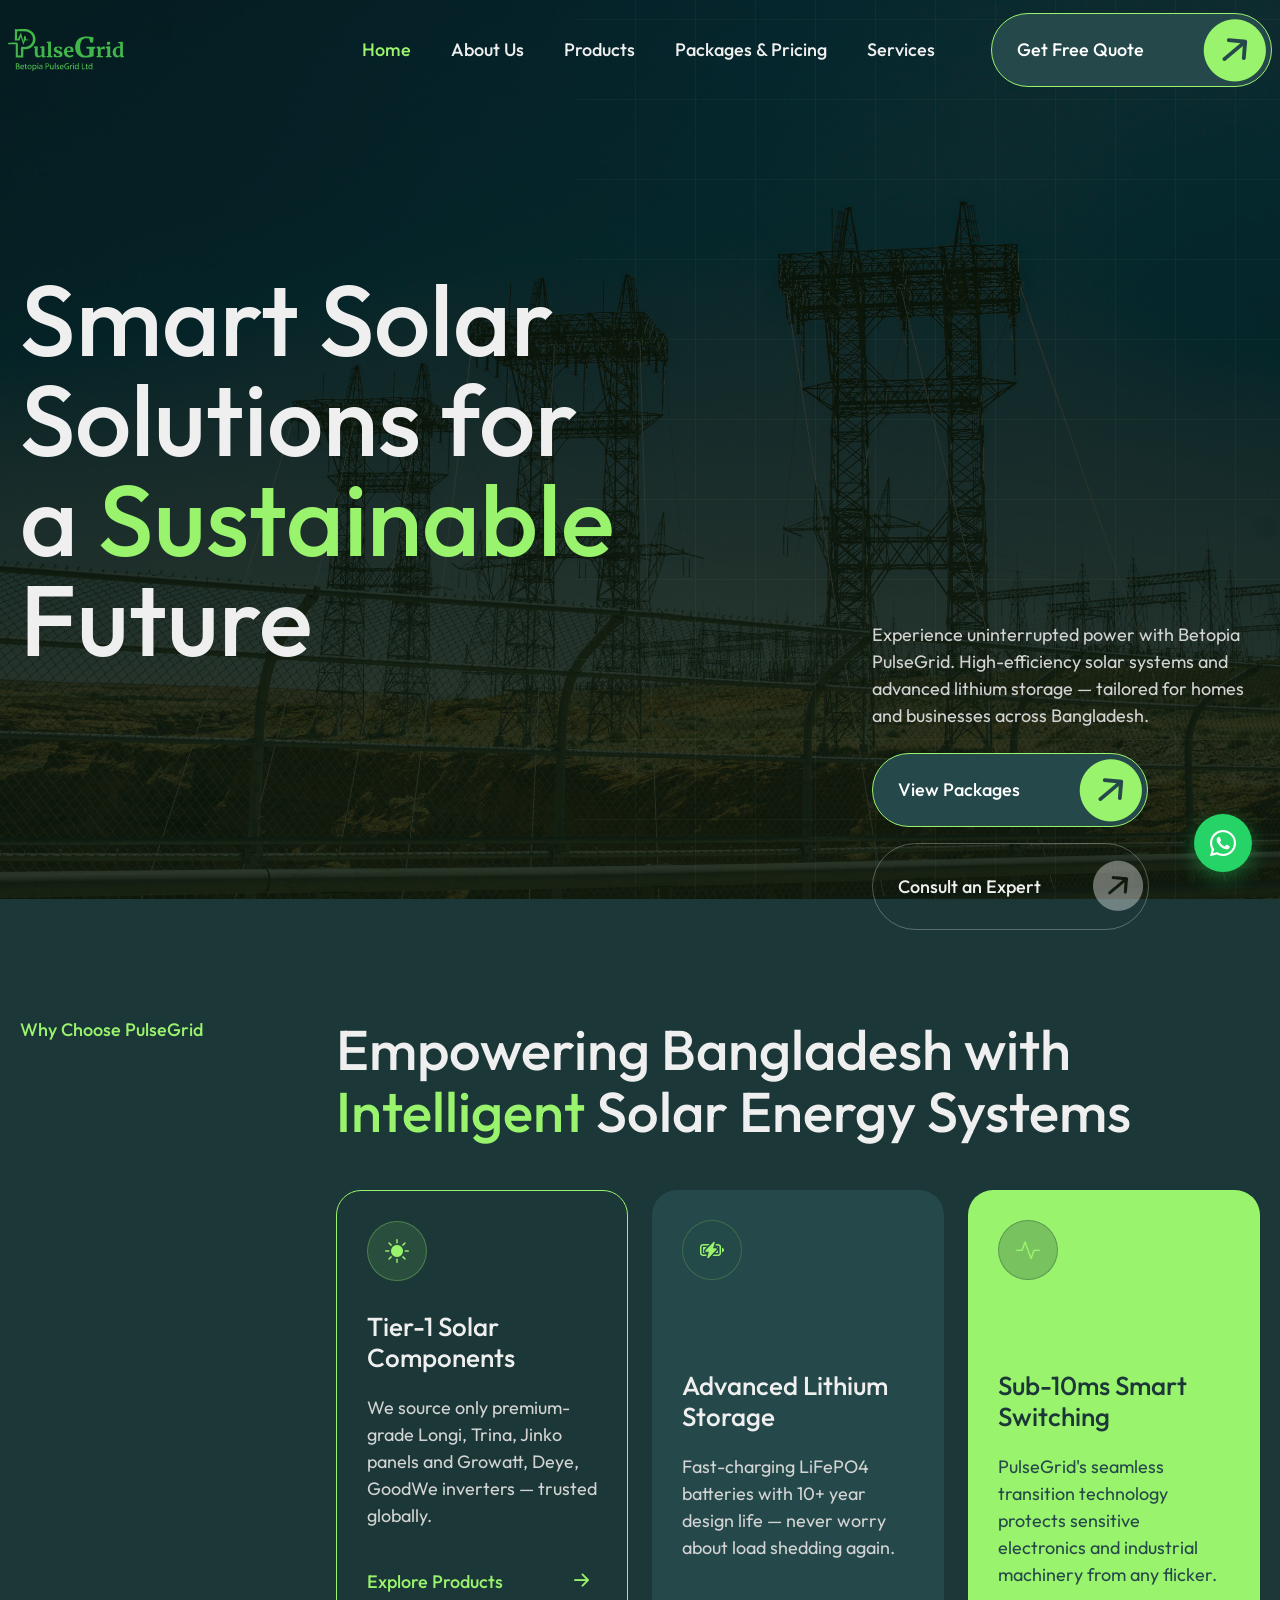
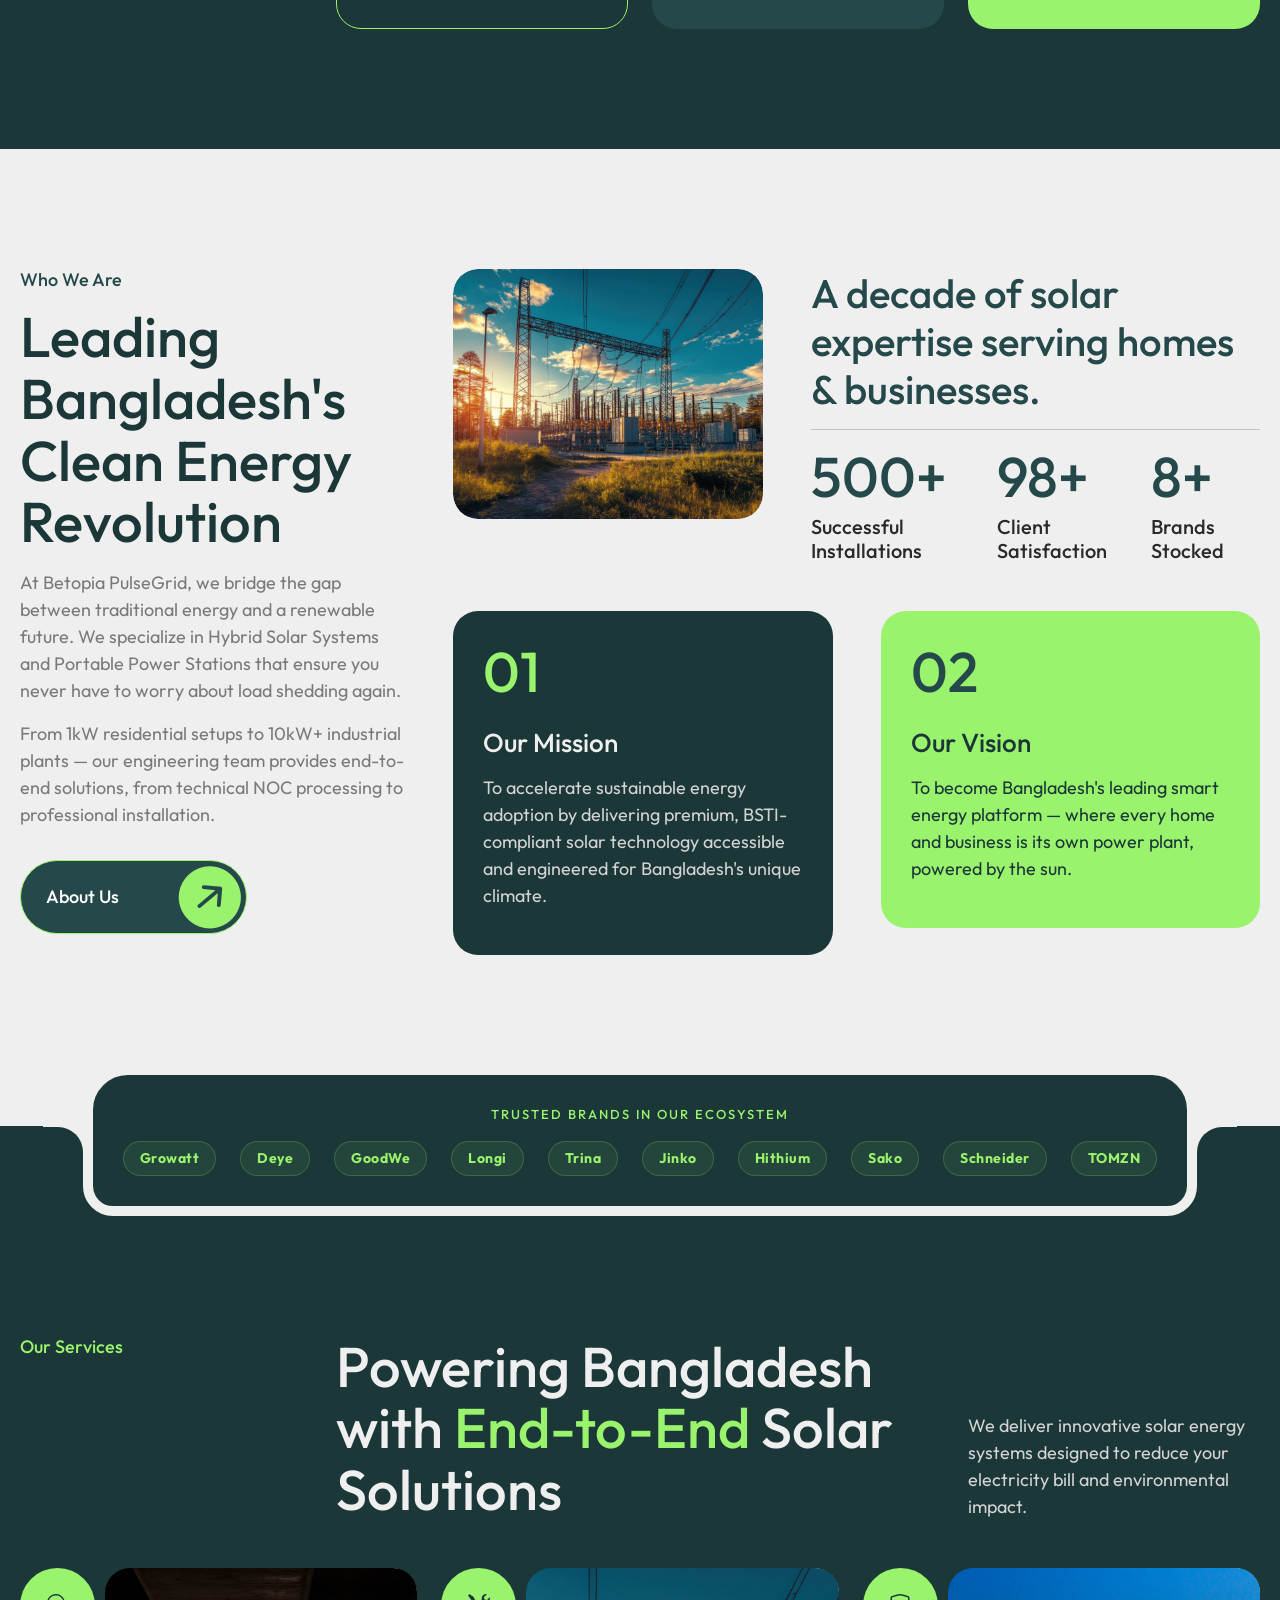
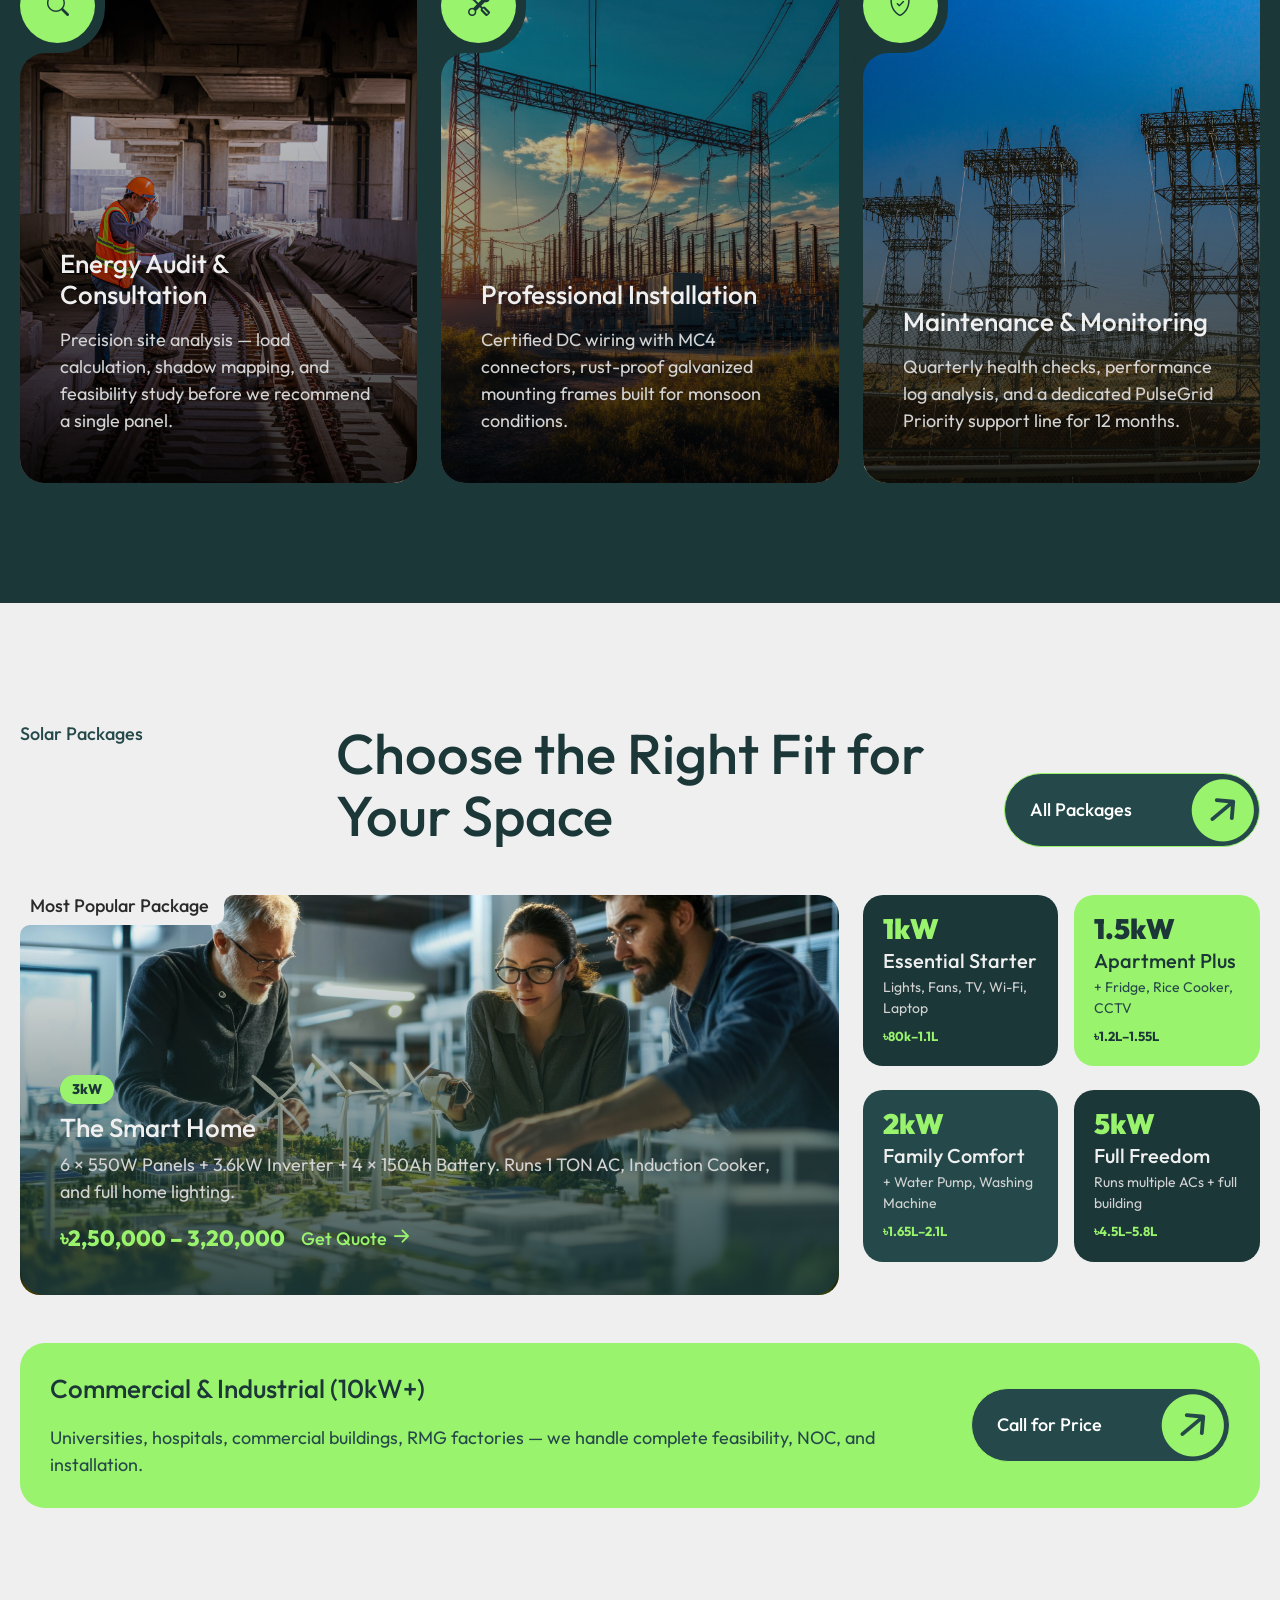
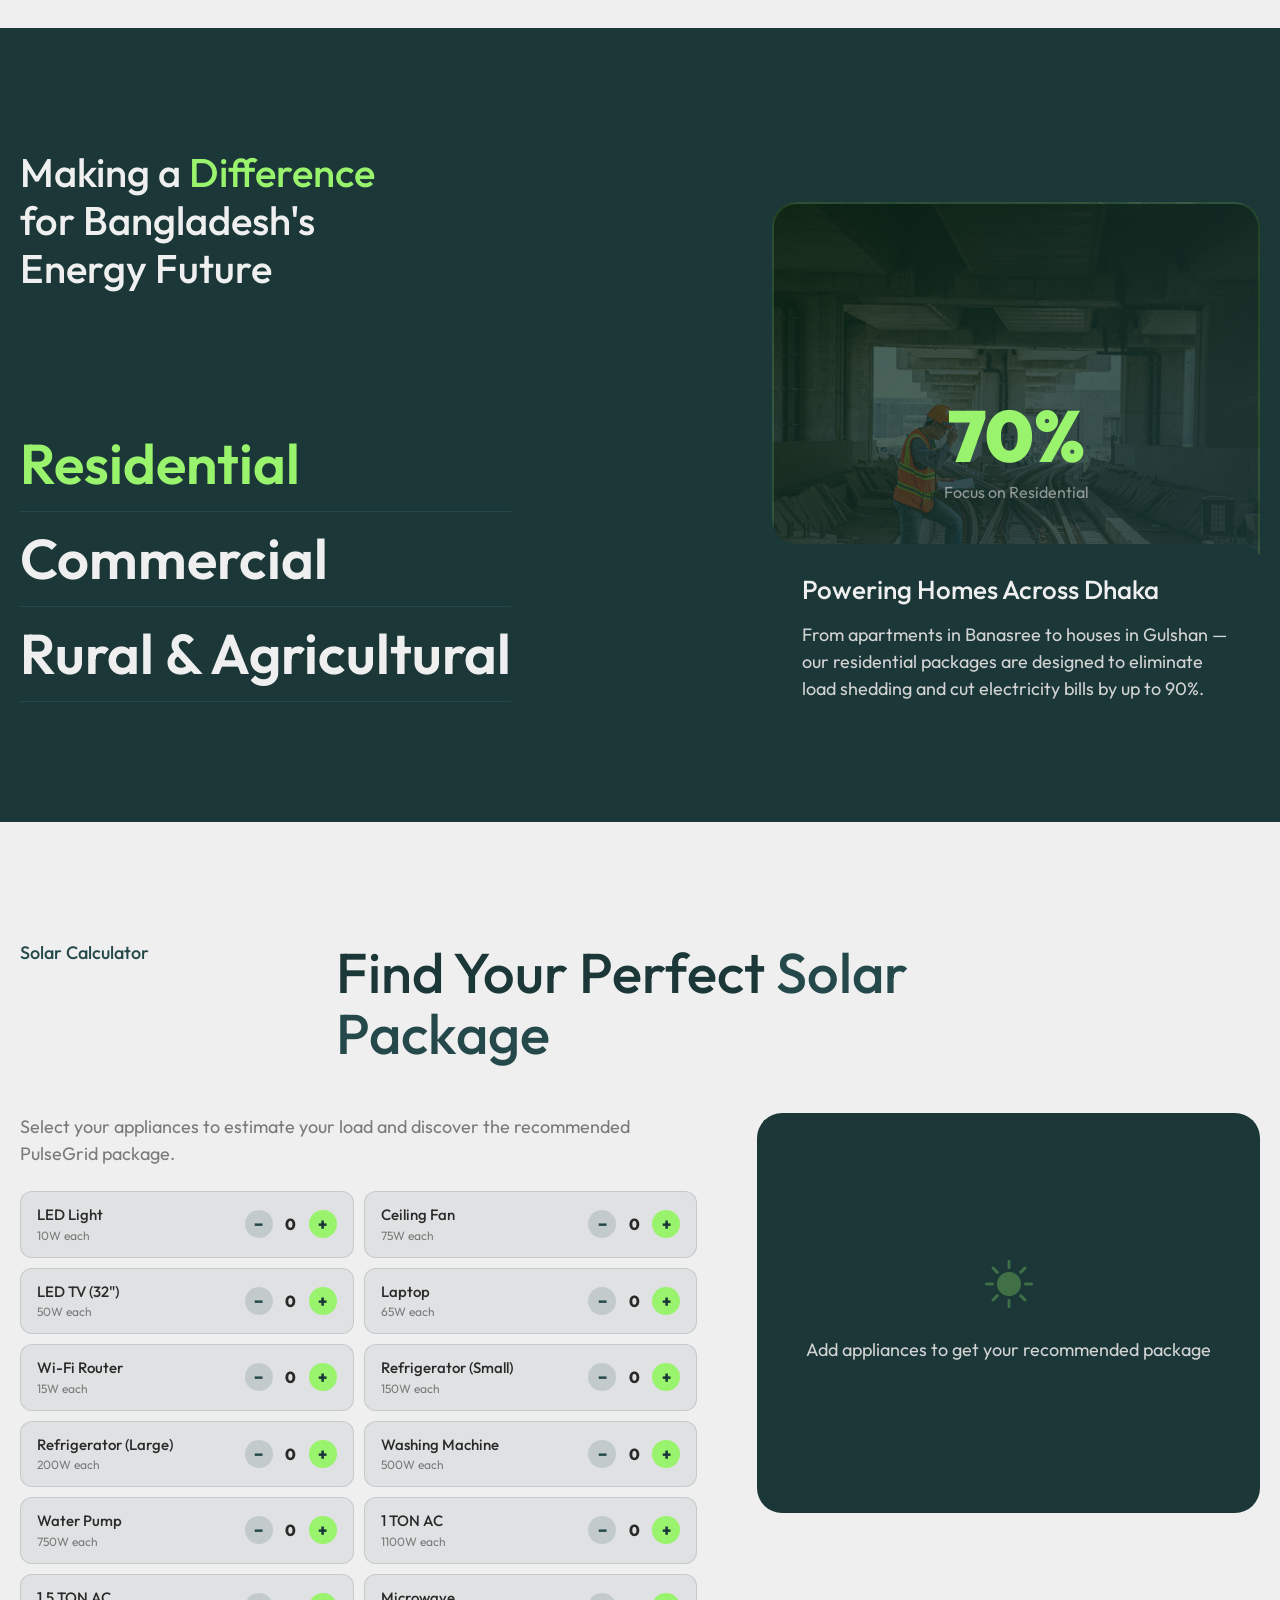
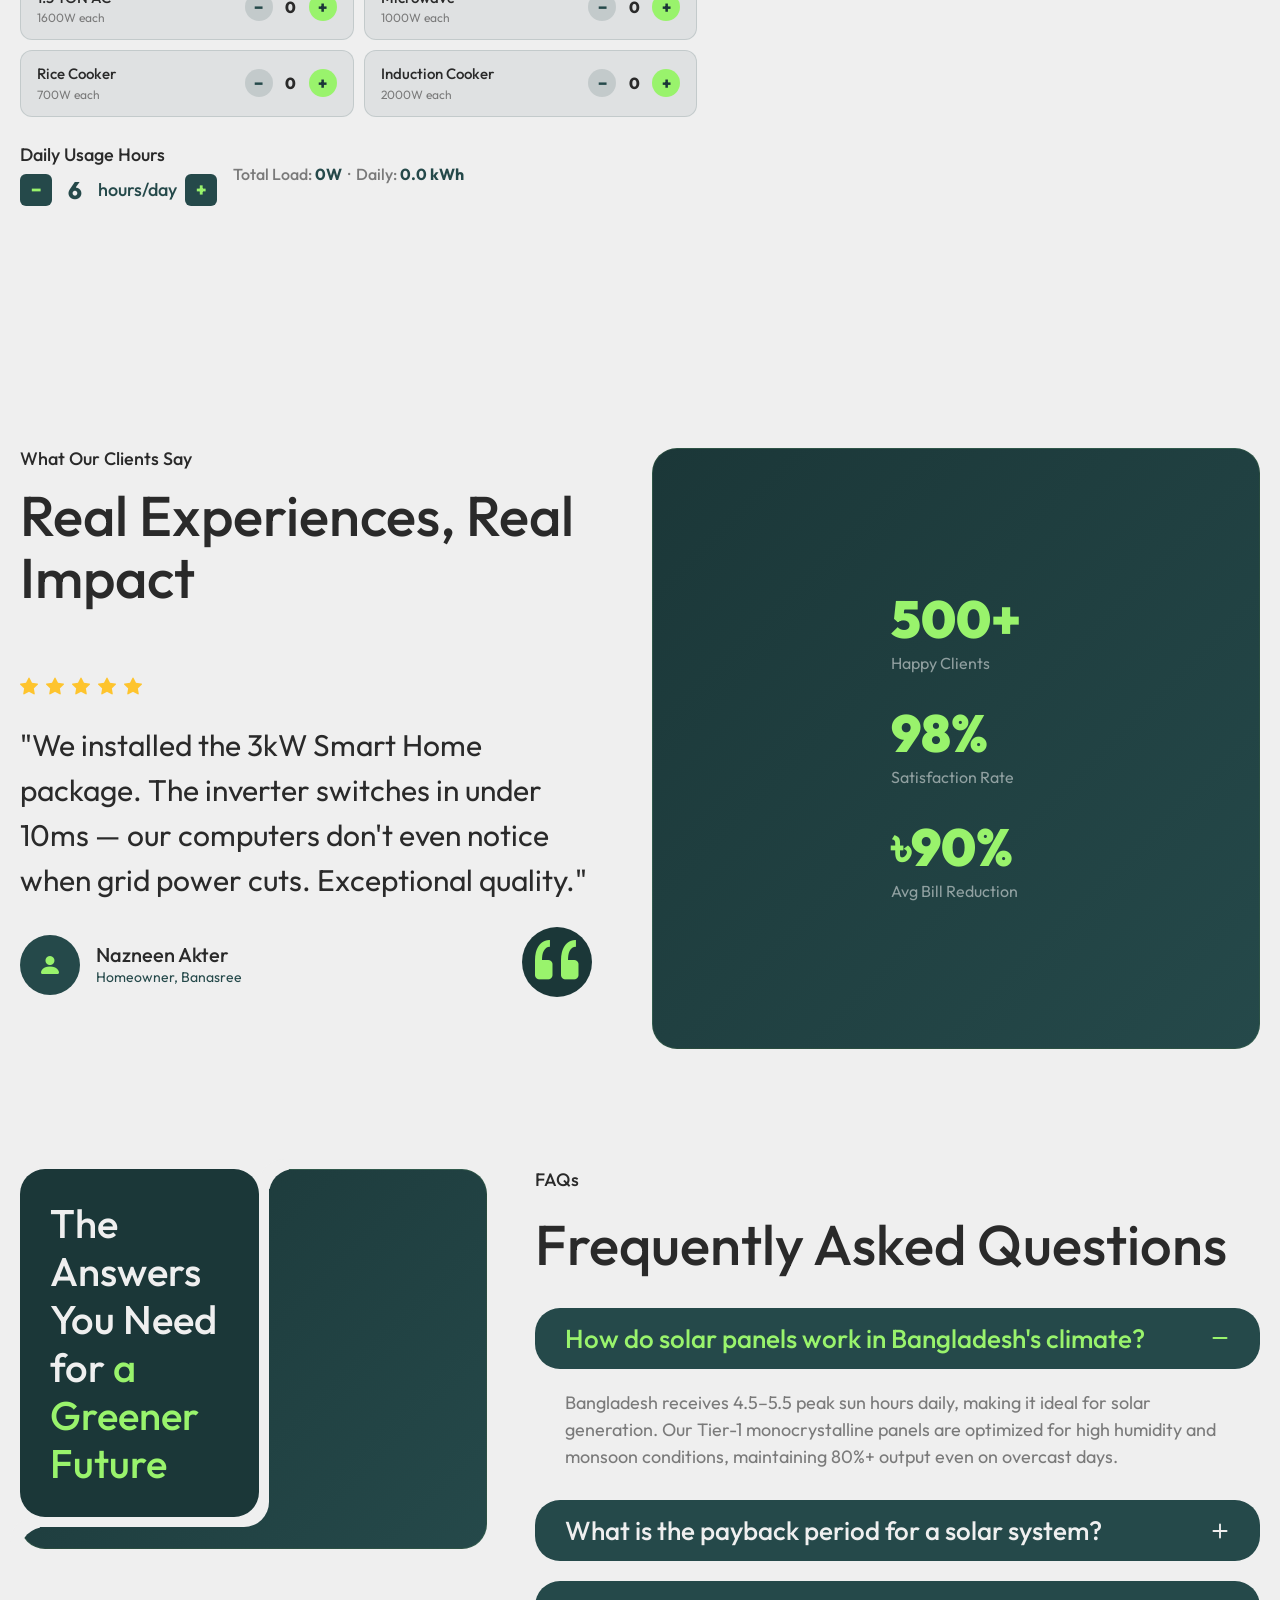
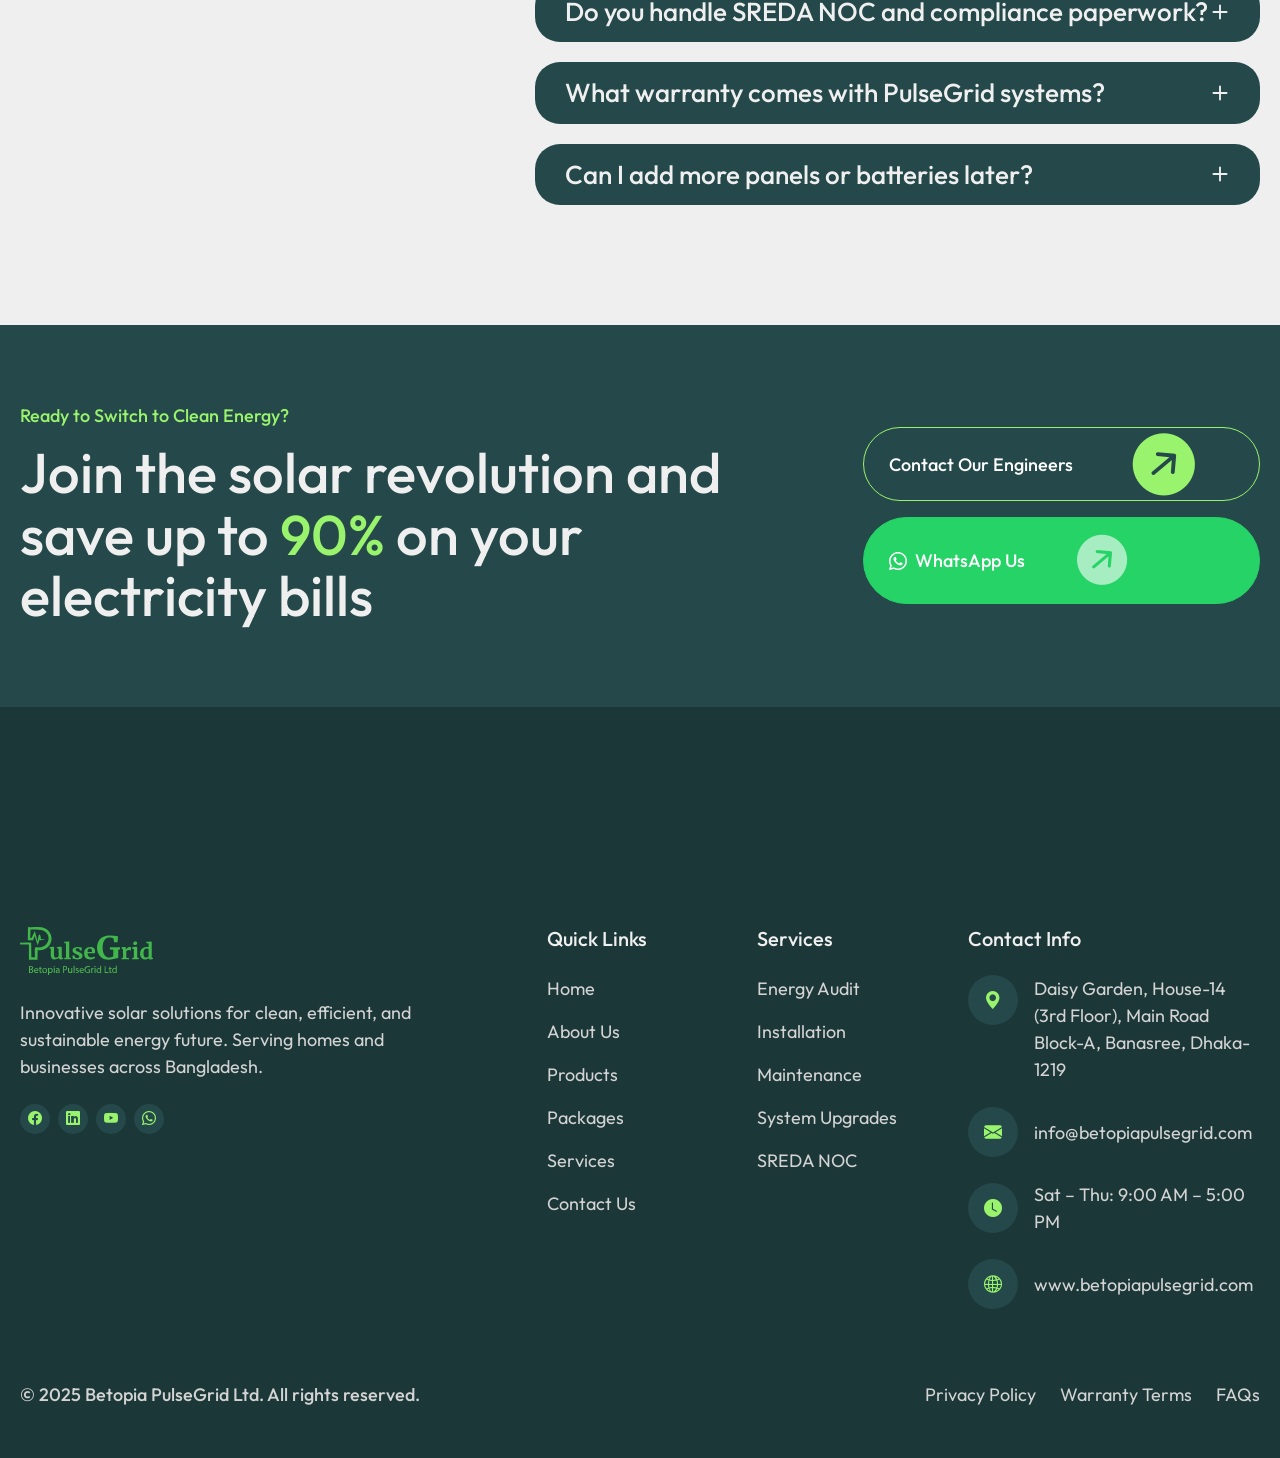
==== index.html @ 98de3b5a "first commit" ====
<!DOCTYPE html>
<html lang="en">

<head>
  <meta charset="UTF-8">
  <meta name="viewport" content="width=device-width, initial-scale=1.0">
  <title>PulseGrid – Smart Solar Solutions | a Betopia Company</title>
  <link rel="icon" href="favicon.ico" type="image/x-icon">
  <!-- Animation On Scroll (AOS) -->
  <link rel="stylesheet" href="css/vendor/aos.css">
  <!-- Bootstrap Icons CSS -->
  <link rel="stylesheet" href="https://cdn.jsdelivr.net/npm/bootstrap-icons@1.11.3/font/bootstrap-icons.min.css">
  <!-- Slick CSS -->
  <link rel="stylesheet" href="css/vendor/slick.css">
  <!-- FANCYBOX CSS  -->
  <link rel="stylesheet" href="css/vendor/fancybox.css">
  <!-- Custom CSS -->
  <link rel="stylesheet" href="css/style.css">
</head>

<body>

  <!-- Header -->
  <header class="header border-bottom-color sticky-top">
    <div class="b-container">
      <nav class="navbar navbar-expand-lg py-3 py-lg-1" aria-label="Main navigation">
        <div class="container-fluid px-0">
          <div class="logo-box">
            <a class="navbar-brand" href="index.html">
              <img src="images/logo.svg" alt="PulseGrid Logo" class="header-logo" style="height:42px;width:auto;">
            </a>
          </div>
          <button class="navbar-toggler border-0" type="button" data-bs-toggle="offcanvas"
            data-bs-target="#offcanvasNav" aria-controls="offcanvasNav" aria-label="Toggle navigation">
            <span class="navbar-toggler-icon"></span>
          </button>
          <div class="offcanvas offcanvas-start bg-heading-color-3" tabindex="-1" id="offcanvasNav"
            aria-labelledby="offcanvasNavLabel">
            <div class="offcanvas-header" id="offcanvasNavLabel">
              <div class="logo-box">
                <a class="navbar-brand" href="index.html">
                  <img src="images/logo.svg" alt="PulseGrid Logo" style="height:36px;width:auto;">
                </a>
              </div>
              <button type="button" class="btn-close bg-accent-color-2" data-bs-dismiss="offcanvas"
                aria-label="Close"></button>
            </div>
            <div class="offcanvas-body d-flex flex-row justify-content-start justify-content-lg-end align-items-start align-items-lg-center gap-5">
              <ul class="navbar-nav gap-lg-2 gap-xl-4">
                <li class="nav-item"><a class="nav-link active" aria-current="page" href="index.html">Home</a></li>
                <li class="nav-item"><a class="nav-link " href="about-us.html">About Us</a></li>
                <li class="nav-item"><a class="nav-link " href="products.html">Products</a></li>
                <li class="nav-item"><a class="nav-link " href="pricing-plan.html">Packages & Pricing</a></li>
                <li class="nav-item"><a class="nav-link " href="services.html">Services</a></li>
                 
              </ul>
              <div class="mt-0 d-none d-lg-block">
                <a href="contact-us.html" class="btn-cta-primary align-self-start">
                  <span class="btn-text">Get Free Quote</span>
                  <i class="bi bi-arrow-right-circle-fill btn-icon-primary"></i>
                </a>
              </div>
            </div>
          </div>
        </div>
      </nav>
    </div>
  </header>
  <!-- #header end -->

  <!-- Main Content -->
  <main>

    <!-- Home Hero -->
    <section class="home-hero position-relative">
      <!-- Background Image + Overlay -->
      <div class="kb-bg position-absolute top-0 start-0 w-100 h-100">
        <div class="hero-bg-gradient" style="background-image:url('images/10002.jpg');background-size:cover;background-position:center;"></div>
        <div class="bg-overlay" style="background:rgba(7,20,9,0.82);"></div>
        <!-- Solar panel grid decoration -->
        <div class="hero-solar-grid">
          <div class="solar-panel-visual"></div>
        </div>
      </div>

      <!-- Hero Content -->
      <div class="b-container d-flex flex-column align-items-center justify-content-end position-relative z-2 gap-100">
        <div class="row w-100">
          <div class="col-12 col-xl-12 d-flex flex-column gap-4 ">
            <h1 class="text-secondary-color pt-100">Smart Solar Solutions for a <span class="text-heading-color-1">Sustainable</span> Future</h1>
            <div class="d-flex flex-column gap-4 hero-desc align-self-start align-self-md-end">
              <p class="text-color-1 mb-0">Experience uninterrupted power with Betopia PulseGrid. High-efficiency solar systems and advanced lithium storage — tailored for homes and businesses across Bangladesh.</p>
              <div class="d-flex gap-3 flex-wrap">
                <a href="pricing-plan.html" class="btn-cta-primary align-self-start">
                  <span class="btn-text">View Packages</span>
                  <i class="bi bi-arrow-right-circle-fill btn-icon-primary"></i>
                </a>
                <a href="contact-us.html" class="btn-cta-outline align-self-start">
                  <span class="btn-text">Consult an Expert</span>
                  <i class="bi bi-arrow-right-circle-fill btn-icon-outline"></i>
                </a>
              </div>
            </div>
          </div>
        </div>
        <!-- <div class="row w-100">
          <div class="col-12 d-flex align-items-end">
            <div class="spacer-bottom-right"></div>
            <div class="row hero-content d-flex align-items-center gap-3 gap-md-0">
              <div class="col-12 col-md-7 pe-0 pe-md-4 ps-0">
                <div class="d-flex position-relative">
                  <div class="hero-stats-card w-100 rounded-4">
                    <div class="d-flex flex-wrap gap-3 p-3">
                      <div class="stat-chip">
                        <div class="stat-chip-icon"><i class="bi bi-lightning-charge-fill"></i></div>
                        <div>
                          <div class="stat-chip-val">500+</div>
                          <div class="stat-chip-lbl">Installations</div>
                        </div>
                      </div>
                      <div class="stat-chip">
                        <div class="stat-chip-icon"><i class="bi bi-shield-check-fill"></i></div>
                        <div>
                          <div class="stat-chip-val">SREDA</div>
                          <div class="stat-chip-lbl">Compliant NOC</div>
                        </div>
                      </div>
                      <div class="stat-chip">
                        <div class="stat-chip-icon"><i class="bi bi-clock-history"></i></div>
                        <div>
                          <div class="stat-chip-val">10ms</div>
                          <div class="stat-chip-lbl">Switching Time</div>
                        </div>
                      </div>
                    </div>
                  </div>
                </div>
              </div>
              <div class="col-12 col-md-5 ps-0 ps-md-4 pe-0">
                <h3 class="mb-0 text-secondary-color"><span class="text-heading-color-1">Your trusted</span> solar partner for homes & businesses in Bangladesh.</h3>
              </div>
            </div>
            <div class="spacer-bottom-left"></div>
          </div>
        </div> -->
      </div>
    </section>
    <!-- #home hero -->

    <!-- Why Choose Us -->
    <section class="section bg-heading-color-3">
      <div class="b-container">
        <div class="row">
          <div class="col-12 col-xl-3">
            <h6 class="mb-0 text-heading-color-1 mb-4 mb-xl-0">Why Choose PulseGrid</h6>
          </div>
          <div class="col-12 col-xl-9 d-flex flex-column gap-5 overflow-hidden">
            <h2 class="mb-0 text-secondary-color">Empowering Bangladesh with <span class="text-heading-color-1">Intelligent</span> Solar Energy Systems</h2>
            <div class="row">
              <div class="col-12 col-md-6 col-xl-4 mb-4 mb-xl-0" data-aos="fade-right" data-aos-delay="200" data-aos-duration="800">
                <div class="why-box special">
                  <div class="why-icon"><i class="bi bi-sun-fill"></i></div>
                  <div class="why-content">
                    <div class="why-wrap">
                      <h4 class="mb-0 text-secondary-color">Tier-1 Solar Components</h4>
                      <p class="text-color-1">We source only premium-grade Longi, Trina, Jinko panels and Growatt, Deye, GoodWe inverters — trusted globally.</p>
                      <a href="products.html" class="btn-cta-secondary">Explore Products<i class="bi bi-arrow-right-short"></i></a>
                    </div>
                  </div>
                </div>
              </div>
              <div class="col-12 col-md-6 col-xl-4 mb-4 mb-xl-0" data-aos="fade-right" data-aos-delay="400" data-aos-duration="800">
                <div class="why-box border-0 bg-heading-color-2">
                  <div class="why-icon why-icon-dark"><i class="bi bi-battery-charging"></i></div>
                  <div class="why-content">
                    <div class="why-wrap">
                      <h4 class="mb-0 text-secondary-color">Advanced Lithium Storage</h4>
                      <p class="text-color-1">Fast-charging LiFePO4 batteries with 10+ year design life — never worry about load shedding again.</p>
                      <a href="products.html" class="btn-cta-secondary">Learn More<i class="bi bi-arrow-right-short"></i></a>
                    </div>
                  </div>
                </div>
              </div>
              <div class="col-12 col-xl-4" data-aos="fade-right" data-aos-delay="600" data-aos-duration="800">
                <div class="why-box border-0 bg-heading-color-1">
                  <div class="why-icon why-icon-green"><i class="bi bi-activity"></i></div>
                  <div class="why-content">
                    <div class="why-wrap">
                      <h4 class="mb-0 text-heading-color-3">Sub-10ms Smart Switching</h4>
                      <p class="text-heading-color-2">PulseGrid's seamless transition technology protects sensitive electronics and industrial machinery from any flicker.</p>
                      <a href="services.html" class="btn-cta-secondary text-heading-color-3">Our Services<i class="bi bi-arrow-right-short"></i></a>
                    </div>
                  </div>
                </div>
              </div>
            </div>
          </div>
        </div>
      </div>
    </section>
    <!-- #why choose us -->

    <!-- Who We Are -->
    <section class="section who">
      <div class="b-container">
        <div class="row">
          <div class="col-12 col-xl-4 pe-xl-4 d-flex flex-column gap-3 order-2 order-xl-1">
            <h6 class="mb-0 text-heading-color-2">Who We Are</h6>
            <h2 class="mb-0 text-heading-color-3">Leading Bangladesh's Clean Energy Revolution</h2>
            <p class="mb-0">At Betopia PulseGrid, we bridge the gap between traditional energy and a renewable future. We specialize in Hybrid Solar Systems and Portable Power Stations that ensure you never have to worry about load shedding again.</p>
            <p>From 1kW residential setups to 10kW+ industrial plants — our engineering team provides end-to-end solutions, from technical NOC processing to professional installation.</p>
            <a href="about-us.html" class="btn-cta-primary align-self-start">
              <span class="btn-text">About Us</span>
              <i class="bi bi-arrow-right-circle-fill btn-icon-primary"></i>
            </a>
          </div>
          <div class="col-12 col-xl-8 ps-xl-4 d-flex flex-column gap-5 overflow-hidden order-1 order-xl-2 mb-5 mb-xl-0">
            <div class="row">
              <div class="col-12 col-md-5 pe-md-4 mb-5 mb-md-0">
                <div class="about-img-wrap rounded-6">
                  <img src="images/10003.jpg" alt="Solar power substation at sunset" style="width:100%;height:100%;object-fit:cover;border-radius:25px;">
                </div>
              </div>
              <div class="col-12 col-md-7 ps-md-4">
                <h3 class="mb-0 text-heading-color-2">A decade of solar expertise serving homes & businesses.</h3>
                <hr class="border-heading-color-2">
                <div class="d-flex flex-column flex-md-row gap-4">
                  <div class="d-flex flex-column gap-2">
                    <div class="d-flex heading-counter text-heading-color-2">
                      <span class="count-up heading-2" data-count="500">0</span>
                    </div>
                    <h5 class="m-0 ps-0 text-primary-color">Successful Installations</h5>
                  </div>
                  <div class="d-flex flex-column gap-2">
                    <div class="d-flex heading-counter text-heading-color-2">
                      <span class="count-up heading-2" data-count="98">0</span>
                    </div>
                    <h5 class="m-0 ps-0 text-primary-color">Client Satisfaction</h5>
                  </div>
                  <div class="d-flex flex-column gap-2">
                    <div class="d-flex heading-counter text-heading-color-2">
                      <span class="count-up heading-2" data-count="8">0</span>
                    </div>
                    <h5 class="m-0 ps-0 text-primary-color">Brands Stocked</h5>
                  </div>
                </div>
              </div>
            </div>
            <div class="row">
              <div class="col-12 col-md-6 pe-md-4">
                <div class="d-flex flex-column bg-heading-color-3 padding-30 rounded-6 gap-4 mb-5 mb-md-0">
                  <h2 class="mb-0 text-heading-color-1">01</h2>
                  <div class="d-flex flex-column gap-3">
                    <h4 class="mb-0 text-secondary-color">Our Mission</h4>
                    <p class="text-color-1">To accelerate sustainable energy adoption by delivering premium, BSTI-compliant solar technology accessible and engineered for Bangladesh's unique climate.</p>
                  </div>
                </div>
              </div>
              <div class="col-12 col-md-6 ps-md-4">
                <div class="d-flex flex-column bg-heading-color-1 padding-30 rounded-6 gap-4">
                  <h2 class="mb-0 text-heading-color-2">02</h2>
                  <div class="d-flex flex-column gap-3 text-heading-color-3">
                    <h4 class="mb-0">Our Vision</h4>
                    <p>To become Bangladesh's leading smart energy platform — where every home and business is its own power plant, powered by the sun.</p>
                  </div>
                </div>
              </div>
            </div>
          </div>
        </div>
      </div>
    </section>
    <!-- #who we are -->

    <!-- Our Partners -->
    <section class="our-partners">
      <div class="b-container">
        <div class="row d-flex flex-row flex-nowrap align-items-center justify-content-center">
          <div class="spacer-top-right-25 spacer-special-right"></div>
          <div class="col-auto">
            <div class="client-wrapper position-relative bg-heading-color-3 border-big">
              <p class="text-heading-color-1 fw-medium mb-3 text-center fs-sm" style="letter-spacing:2px;font-size:13px;">TRUSTED BRANDS IN OUR ECOSYSTEM</p>
              <div class="d-flex flex-wrap justify-content-center align-items-center gap-4 partner-logos">
                <span class="brand-pill">Growatt</span>
                <span class="brand-pill">Deye</span>
                <span class="brand-pill">GoodWe</span>
                <span class="brand-pill">Longi</span>
                <span class="brand-pill">Trina</span>
                <span class="brand-pill">Jinko</span>
                <span class="brand-pill">Hithium</span>
                <span class="brand-pill">Sako</span>
                <span class="brand-pill">Schneider</span>
                <span class="brand-pill">TOMZN</span>
              </div>
            </div>
          </div>
          <div class="spacer-top-left-25 spacer-special-left"></div>
        </div>
      </div>
    </section>
    <!-- #our partners -->

    <!-- Our Services -->
    <section class="section services bg-heading-color-3">
      <div class="b-container d-flex flex-column gap-5">
        <div class="row">
          <div class="col-12 col-xl-3">
            <h6 class="mb-4 mb-xl-0 text-heading-color-1">Our Services</h6>
          </div>
          <div class="col-12 col-xl-6 overflow-hidden">
            <h2 class="mb-0 text-secondary-color">Powering Bangladesh with <span class="text-heading-color-1">End-to-End</span> Solar Solutions</h2>
          </div>
          <div class="col-12 col-xl-3 d-flex align-items-end">
            <p class="mb-0 text-color-1">We deliver innovative solar energy systems designed to reduce your electricity bill and environmental impact.</p>
          </div>
        </div>
        <div class="row">
          <div class="col-12 col-xl-4 mb-4 mb-xl-0" data-aos="fade-right" data-aos-delay="200" data-aos-duration="800">
            <div class="service-box">
              <div class="bg-overlay-2"></div>
              <div class="service-img service-img-1"></div>
              <div class="service-content">
                <div class="service-info">
                  <div class="service-wrap">
                    <h4 class="mb-3">Energy Audit & Consultation</h4>
                    <p>Precision site analysis — load calculation, shadow mapping, and feasibility study before we recommend a single panel.</p>
                    <a href="services.html" class="btn-cta-secondary">Read More<i class="bi bi-arrow-right-short"></i></a>
                  </div>
                </div>
              </div>
              <div class="icon-service">
                <div class="icon-inner">
                  <div class="icon-wrapper"><i class="bi bi-search" style="font-size:22px;color:#1B3738;"></i></div>
                </div>
                <div class="spacer-top-left-25"></div>
                <div class="w-100"><div class="spacer-top-left-25"></div></div>
              </div>
            </div>
          </div>
          <div class="col-12 col-xl-4 mb-4 mb-xl-0" data-aos="fade-right" data-aos-delay="400" data-aos-duration="800">
            <div class="service-box">
              <div class="bg-overlay-2"></div>
              <div class="service-img service-img-2"></div>
              <div class="service-content">
                <div class="service-info">
                  <div class="service-wrap">
                    <h4 class="mb-3">Professional Installation</h4>
                    <p>Certified DC wiring with MC4 connectors, rust-proof galvanized mounting frames built for monsoon conditions.</p>
                    <a href="services.html" class="btn-cta-secondary">Read More<i class="bi bi-arrow-right-short"></i></a>
                  </div>
                </div>
              </div>
              <div class="icon-service">
                <div class="icon-inner">
                  <div class="icon-wrapper"><i class="bi bi-tools" style="font-size:22px;color:#1B3738;"></i></div>
                </div>
                <div class="spacer-top-left-25"></div>
                <div class="w-100"><div class="spacer-top-left-25"></div></div>
              </div>
            </div>
          </div>
          <div class="col-12 col-xl-4" data-aos="fade-right" data-aos-delay="600" data-aos-duration="800">
            <div class="service-box">
              <div class="bg-overlay-2"></div>
              <div class="service-img service-img-3"></div>
              <div class="service-content">
                <div class="service-info">
                  <div class="service-wrap">
                    <h4 class="mb-3">Maintenance & Monitoring</h4>
                    <p>Quarterly health checks, performance log analysis, and a dedicated PulseGrid Priority support line for 12 months.</p>
                    <a href="services.html" class="btn-cta-secondary">Read More<i class="bi bi-arrow-right-short"></i></a>
                  </div>
                </div>
              </div>
              <div class="icon-service">
                <div class="icon-inner">
                  <div class="icon-wrapper"><i class="bi bi-shield-check" style="font-size:22px;color:#1B3738;"></i></div>
                </div>
                <div class="spacer-top-left-25"></div>
                <div class="w-100"><div class="spacer-top-left-25"></div></div>
              </div>
            </div>
          </div>
        </div>
      </div>
    </section>
    <!-- #our services -->

    <!-- Packages / Pricing -->
    <section class="section">
      <div class="b-container d-flex flex-column gap-4">
        <div class="row mb-4">
          <div class="col-12 col-xl-3">
            <h6 class="mb-4 mb-xl-0 text-heading-color-2">Solar Packages</h6>
          </div>
          <div class="col-12 col-md-6 col-xl-6 overflow-hidden">
            <h2 class="mb-4 mb-xl-0 text-heading-color-3">Choose the Right Fit for Your Space</h2>
          </div>
          <div class="col-12 col-md-6 col-xl-3 d-flex align-items-end justify-content-start justify-content-md-end">
            <a href="pricing-plan.html" class="btn-cta-primary">
              <span class="btn-text">All Packages</span>
              <i class="bi bi-arrow-right-circle-fill btn-icon-primary"></i>
            </a>
          </div>
        </div>

        <!-- Featured large package -->
        <div class="row">
          <div class="col-12 col-xl-8 mb-4">
            <div class="service-box project pkg-featured">
              <div class="bg-overlay-3"></div>
              <div class="pkg-featured-bg pkg-bg-1"></div>
              <div class="service-content">
                <div class="service-info">
                  <div class="service-wrap">
                    <div class="pkg-kw-badge">3kW</div>
                    <h4 class="mb-2">The Smart Home</h4>
                    <p>6 × 550W Panels + 3.6kW Inverter + 4 × 150Ah Battery. Runs 1 TON AC, Induction Cooker, and full home lighting.</p>
                    <div class="d-flex align-items-center gap-3 flex-wrap mt-2">
                      <div class="pkg-price">৳2,50,000 – 3,20,000</div>
                      <a href="pricing-plan.html" class="btn-cta-secondary">Get Quote<i class="bi bi-arrow-right-short"></i></a>
                    </div>
                  </div>
                </div>
              </div>
              <div class="position-absolute top-0 start-0 d-flex flex-row flex-wrap z-2">
                <h6 class="mb-0 text-primary-color bg-secondary-color">Most Popular Package</h6>
                <div class="spacer-top-left"></div>
                <div class="w-100"><div class="spacer-top-left"></div></div>
              </div>
            </div>
          </div>
          <div class="col-12 col-xl-4 d-flex flex-column gap-4">
            <div class="d-flex flex-row gap-3">
              <div class="pkg-card flex-fill bg-heading-color-3">
                <div class="pkg-card-kw text-heading-color-1">1kW</div>
                <h5 class="text-secondary-color mb-1">Essential Starter</h5>
                <p class="text-color-1 mb-2" style="font-size:14px;">Lights, Fans, TV, Wi-Fi, Laptop</p>
                <div class="pkg-card-price">৳80k–1.1L</div>
              </div>
              <div class="pkg-card flex-fill bg-heading-color-1">
                <div class="pkg-card-kw text-heading-color-3">1.5kW</div>
                <h5 class="text-heading-color-3 mb-1">Apartment Plus</h5>
                <p class="text-heading-color-2 mb-2" style="font-size:14px;">+ Fridge, Rice Cooker, CCTV</p>
                <div class="pkg-card-price-dark">৳1.2L–1.55L</div>
              </div>
            </div>
            <div class="d-flex flex-row gap-3">
              <div class="pkg-card flex-fill bg-heading-color-2">
                <div class="pkg-card-kw text-heading-color-1">2kW</div>
                <h5 class="text-secondary-color mb-1">Family Comfort</h5>
                <p class="text-color-1 mb-2" style="font-size:14px;">+ Water Pump, Washing Machine</p>
                <div class="pkg-card-price">৳1.65L–2.1L</div>
              </div>
              <div class="pkg-card flex-fill bg-heading-color-3">
                <div class="pkg-card-kw text-heading-color-1">5kW</div>
                <h5 class="text-secondary-color mb-1">Full Freedom</h5>
                <p class="text-color-1 mb-2" style="font-size:14px;">Runs multiple ACs + full building</p>
                <div class="pkg-card-price">৳4.5L–5.8L</div>
              </div>
            </div>
          </div>
        </div>

        <!-- Commercial CTA row -->
        <div class="row">
          <div class="col-12">
            <div class="why-box bg-heading-color-1 border-0 d-flex flex-column flex-md-row align-items-start align-items-md-center justify-content-between gap-4">
              <div class="why-wrap" style="transform:none;">
                <h4 class="mb-0 text-heading-color-3">Commercial & Industrial (10kW+)</h4>
                <p class="text-heading-color-2 mb-0">Universities, hospitals, commercial buildings, RMG factories — we handle complete feasibility, NOC, and installation.</p>
              </div>
              <a href="contact-us.html" class="btn-cta-primary flex-shrink-0">
                <span class="btn-text">Call for Price</span>
                <i class="bi bi-arrow-right-circle-fill btn-icon-primary"></i>
              </a>
            </div>
          </div>
        </div>
      </div>
    </section>
    <!-- #packages -->

    <!-- Impact & Sustainability -->
    <section class="section bg-heading-color-3">
      <div class="b-container">
        <div class="row mb-n90">
          <div class="col-12 col-xl-4">
            <h3 class="mb-4 mb-xl-0 text-secondary-color max-width-370">Making a <span class="text-heading-color-1">Difference</span> for Bangladesh's Energy Future</h3>
          </div>
        </div>
        <div class="row position-relative z-1">
          <div class="col-12 col-md-6 col-xl-6 d-flex align-items-end mb-4 mb-md-0">
            <ul class="nav nav-pills flex-column nav-pills align-items-start position-relative z-1 mb-3 mb-xl-0" id="pills-tab" role="tablist">
              <li class="nav-item" role="presentation">
                <button class="nav-link active position-relative text-start" id="pills-residential-tab" data-bs-toggle="pill" data-bs-target="#pills-residential" type="button" role="tab">Residential</button>
              </li>
              <li class="nav-item" role="presentation">
                <button class="nav-link position-relative text-start" id="pills-commercial-tab" data-bs-toggle="pill" data-bs-target="#pills-commercial" type="button" role="tab">Commercial</button>
              </li>
              <li class="nav-item" role="presentation">
                <button class="nav-link position-relative text-start" id="pills-rural-tab" data-bs-toggle="pill" data-bs-target="#pills-rural" type="button" role="tab">Rural & Agricultural</button>
              </li>
            </ul>
          </div>
          <div class="col-12 col-md-12 col-xl-6">
            <div class="tab-content rounded-4 w-100 h-100" id="pills-tabContent">
              <div class="tab-pane fade fade-right show active" id="pills-residential" role="tabpanel">
                <div class="impact-box">
                  <div class="impact-placeholder">
                    <div class="impact-visual impact-visual-1">
                      <div class="impact-stat-big">70%</div>
                      <div class="impact-stat-label">Focus on Residential</div>
                    </div>
                  </div>
                  <div class="impact-wrapper">
                    <div class="spacer-bottom-left-50"></div>
                    <div class="d-flex align-items-end me-4">
                      <div class="impact-content">
                        <h4 class="mb-3 text-secondary-color">Powering Homes Across Dhaka</h4>
                        <p class="m-0 text-color-1">From apartments in Banasree to houses in Gulshan — our residential packages are designed to eliminate load shedding and cut electricity bills by up to 90%.</p>
                      </div>
                      <div class="spacer-bottom-left-50"></div>
                    </div>
                  </div>
                </div>
              </div>
              <div class="tab-pane fade fade-right" id="pills-commercial" role="tabpanel">
                <div class="impact-box">
                  <div class="impact-placeholder">
                    <div class="impact-visual impact-visual-2">
                      <div class="impact-stat-big">10kW+</div>
                      <div class="impact-stat-label">Commercial & Industrial</div>
                    </div>
                  </div>
                  <div class="impact-wrapper">
                    <div class="spacer-bottom-left-50"></div>
                    <div class="d-flex align-items-end me-4">
                      <div class="impact-content">
                        <h4 class="mb-3 text-secondary-color">Scaling Business Energy Independence</h4>
                        <p class="m-0 text-color-1">We serve factories, hospitals, garment units, and commercial towers with scalable solar infrastructure and SREDA-compliant NOC processing handled end-to-end.</p>
                      </div>
                      <div class="spacer-bottom-left-50"></div>
                    </div>
                  </div>
                </div>
              </div>
              <div class="tab-pane fade fade-right" id="pills-rural" role="tabpanel">
                <div class="impact-box">
                  <div class="impact-placeholder">
                    <div class="impact-visual impact-visual-3">
                      <div class="impact-stat-big">Off-Grid</div>
                      <div class="impact-stat-label">Rural Power Access</div>
                    </div>
                  </div>
                  <div class="impact-wrapper">
                    <div class="spacer-bottom-left-50"></div>
                    <div class="d-flex align-items-end me-4">
                      <div class="impact-content">
                        <h4 class="mb-3 text-secondary-color">Empowering Rural Bangladesh</h4>
                        <p class="m-0 text-color-1">Solar water pumps, off-grid battery systems, and agricultural power solutions — bringing reliable electricity to farms and villages across the country.</p>
                      </div>
                      <div class="spacer-bottom-left-50"></div>
                    </div>
                  </div>
                </div>
              </div>
            </div>
          </div>
        </div>
      </div>
    </section>
    <!-- #impact -->

    <!-- Solar Calculator -->
    <section class="section">
      <div class="b-container">
        <div class="row mb-5">
          <div class="col-12 col-xl-3">
            <h6 class="mb-4 mb-xl-0 text-heading-color-2">Solar Calculator</h6>
          </div>
          <div class="col-12 col-xl-6">
            <h2 class="mb-0 text-heading-color-3">Find Your Perfect <span class="text-heading-color-2">Solar Package</span></h2>
          </div>
        </div>
        <div class="row align-items-start">
          <div class="col-12 col-xl-7 pe-xl-5 mb-5 mb-xl-0">
            <p class="mb-4">Select your appliances to estimate your load and discover the recommended PulseGrid package.</p>
            <div class="calc-grid" id="calcGrid">
              <!-- Appliances rendered by JS -->
            </div>
            <div class="d-flex align-items-center gap-3 mt-4 flex-wrap">
              <div class="calc-hours-wrap">
                <label class="text-primary-color fw-medium mb-1 d-block">Daily Usage Hours</label>
                <div class="d-flex align-items-center gap-2">
                  <button class="calc-hour-btn" id="hourMinus">−</button>
                  <span class="calc-hours-val" id="hoursVal">6</span>
                  <span class="text-heading-color-2 fw-medium">hours/day</span>
                  <button class="calc-hour-btn" id="hourPlus">+</button>
                </div>
              </div>
              <div class="flex-fill">
                <div class="calc-total-load">
                  Total Load: <span id="totalWatts" class="text-heading-color-2 fw-bold">0W</span>
                  &nbsp;·&nbsp; Daily: <span id="totalKwh" class="text-heading-color-2 fw-bold">0.0 kWh</span>
                </div>
              </div>
            </div>
          </div>
          <div class="col-12 col-xl-5">
            <div class="calc-result-card" id="calcResult">
              <div class="calc-result-empty" id="calcEmpty">
                <i class="bi bi-sun-fill" style="font-size:48px;color:var(--heading-color-1);opacity:0.3;"></i>
                <p class="text-color-1 mt-3">Add appliances to get your recommended package</p>
              </div>
              <div class="calc-result-filled d-none" id="calcFilled">
                <div class="calc-result-badge">Recommended Package</div>
                <div class="calc-result-name" id="resultName">–</div>
                <div class="calc-result-kw" id="resultKw">–</div>
                <div class="calc-result-price" id="resultPrice">–</div>
                <hr class="border-top-secondary mt-3 mb-3">
                <div class="d-flex flex-column gap-2" id="resultSpecs"></div>
                <div class="mt-4 d-flex flex-column gap-2">
                  <div class="mb-2">
                    <label class="text-primary-color fw-medium mb-1 d-block" style="font-size:14px;display:block !important;">Your Name *</label>
                    <input type="text" class="calc-input" id="calcName" placeholder="Full name">
                  </div>
                  <div class="mb-2">
                    <label class="text-primary-color fw-medium mb-1 d-block" style="font-size:14px;display:block !important;">WhatsApp Number *</label>
                    <input type="tel" class="calc-input" id="calcWhatsapp" placeholder="+880 XXXX-XXXXXX">
                  </div>
                  <div class="mb-3">
                    <label class="text-primary-color fw-medium mb-1 d-block" style="font-size:14px;display:block !important;">Email (Optional)</label>
                    <input type="email" class="calc-input" id="calcEmail" placeholder="your@email.com">
                  </div>
                  <a href="#" class="btn-cta-form w-100 justify-content-center" onclick="handleCalcSubmit(event)">
                    Get My Quote via WhatsApp
                    <i class="bi bi-whatsapp ms-2"></i>
                  </a>
                </div>
              </div>
            </div>
          </div>
        </div>
      </div>
    </section>
    <!-- #calculator -->

    <!-- Testimonials -->
    <section class="section testimonials position-relative">
      <div class="b-container">
        <div class="row">
          <div class="col-12 col-md-6 d-flex flex-column gap-3 pe-md-5">
            <h6 class="mb-0 text-primary-color">What Our Clients Say</h6>
            <h2 class="mb-4 mb-xl-5 text-primary-color">Real Experiences, Real Impact</h2>
            <div class="testimonial-slide">
              <div class="testimonial-box">
                <div class="d-flex gap-2 mb-4">
                  <i class="bi bi-star-fill text-rating-color"></i><i class="bi bi-star-fill text-rating-color"></i><i class="bi bi-star-fill text-rating-color"></i><i class="bi bi-star-fill text-rating-color"></i><i class="bi bi-star-fill text-rating-color"></i>
                </div>
                <p class="mb-4 text-primary-color">"The transition to solar was seamless. PulseGrid's team handled everything from site audit to installation. Our electricity bill dropped by 80% in the first month!"</p>
                <div class="d-flex align-items-center justify-content-between">
                  <div class="d-flex justify-content-center align-items-center">
                    <div class="testimonial-avatar"><i class="bi bi-person-fill"></i></div>
                    <div class="profile-info d-flex flex-column ms-3">
                      <h5 class="mb-0 text-primary-color">Rafiqul Islam</h5>
                      <span class="text-small text-heading-color-2">Business Owner, Dhaka</span>
                    </div>
                  </div>
                  <i class="bi bi-quote fs-1 text-heading-color-1"></i>
                </div>
              </div>
              <div class="testimonial-box">
                <div class="d-flex gap-2 mb-4">
                  <i class="bi bi-star-fill text-rating-color"></i><i class="bi bi-star-fill text-rating-color"></i><i class="bi bi-star-fill text-rating-color"></i><i class="bi bi-star-fill text-rating-color"></i><i class="bi bi-star-fill text-rating-color"></i>
                </div>
                <p class="mb-4 text-primary-color">"We installed the 3kW Smart Home package. The inverter switches in under 10ms — our computers don't even notice when grid power cuts. Exceptional quality."</p>
                <div class="d-flex align-items-center justify-content-between">
                  <div class="d-flex justify-content-center align-items-center">
                    <div class="testimonial-avatar"><i class="bi bi-person-fill"></i></div>
                    <div class="profile-info d-flex flex-column ms-3">
                      <h5 class="mb-0 text-primary-color">Nazneen Akter</h5>
                      <span class="text-small text-heading-color-2">Homeowner, Banasree</span>
                    </div>
                  </div>
                  <i class="bi bi-quote fs-1 text-heading-color-1"></i>
                </div>
              </div>
              <div class="testimonial-box">
                <div class="d-flex gap-2 mb-4">
                  <i class="bi bi-star-fill text-rating-color"></i><i class="bi bi-star-fill text-rating-color"></i><i class="bi bi-star-fill text-rating-color"></i><i class="bi bi-star-fill text-rating-color"></i><i class="bi bi-star-fill text-rating-color"></i>
                </div>
                <p class="mb-4 text-primary-color">"PulseGrid handled our factory's 10kW+ industrial setup including SREDA NOC paperwork. Professional team, on-time delivery, and excellent post-installation support."</p>
                <div class="d-flex align-items-center justify-content-between">
                  <div class="d-flex justify-content-center align-items-center">
                    <div class="testimonial-avatar"><i class="bi bi-person-fill"></i></div>
                    <div class="profile-info d-flex flex-column ms-3">
                      <h5 class="mb-0 text-primary-color">Kamal Hossain</h5>
                      <span class="text-small text-heading-color-2">Factory Manager, Gazipur</span>
                    </div>
                  </div>
                  <i class="bi bi-quote fs-1 text-heading-color-1"></i>
                </div>
              </div>
            </div>
          </div>
          <div class="col-12 col-md-6 d-none d-md-block">
            <div class="testimonial-side-panel">
              <div class="testi-side-content">
                <div class="testi-stat">
                  <div class="testi-stat-num">500+</div>
                  <div class="testi-stat-lbl">Happy Clients</div>
                </div>
                <div class="testi-stat">
                  <div class="testi-stat-num">98%</div>
                  <div class="testi-stat-lbl">Satisfaction Rate</div>
                </div>
                <div class="testi-stat">
                  <div class="testi-stat-num">৳90%</div>
                  <div class="testi-stat-lbl">Avg Bill Reduction</div>
                </div>
              </div>
            </div>
          </div>
        </div>
      </div>
    </section>
    <!-- #testimonials -->

    <!-- FAQs -->
    <section class="section bg-secondary-color">
      <div class="b-container">
        <div class="row d-flex align-items-start">
          <div class="col-12 col-xl-5 pe-xl-5 position-relative mb-5 mb-xl-0">
            <div class="faq-side-panel">
              <div class="text-faqs pe-xl-3">
                <div class="wrapper-text">
                  <h3 class="mb-0 text-secondary-color bg-heading-color-3">The Answers You Need for <span class="text-heading-color-1">a Greener Future</span></h3>
                </div>
                <div class="spacer-top-left"></div>
                <div class="w-100"><div class="spacer-top-left"></div></div>
              </div>
            </div>
          </div>
          <div class="col-12 col-xl-7 ps-xl-0 d-flex flex-column gap-4 overflow-hidden">
            <h6 class="mb-0 text-primary-color">FAQs</h6>
            <h2 class="text-primary-color">Frequently Asked Questions</h2>
            <div class="accordion" id="faqAccordion">
              <div class="accordion-item">
                <h3 class="accordion-header">
                  <button class="accordion-button" type="button" data-bs-toggle="collapse" data-bs-target="#faq1" aria-expanded="true">
                    How do solar panels work in Bangladesh's climate?
                  </button>
                </h3>
                <div id="faq1" class="accordion-collapse collapse show" data-bs-parent="#faqAccordion">
                  <div class="accordion-body">
                    <p class="m-0">Bangladesh receives 4.5–5.5 peak sun hours daily, making it ideal for solar generation. Our Tier-1 monocrystalline panels are optimized for high humidity and monsoon conditions, maintaining 80%+ output even on overcast days.</p>
                  </div>
                </div>
              </div>
              <div class="accordion-item">
                <h3 class="accordion-header">
                  <button class="accordion-button collapsed" type="button" data-bs-toggle="collapse" data-bs-target="#faq2">
                    What is the payback period for a solar system?
                  </button>
                </h3>
                <div id="faq2" class="accordion-collapse collapse" data-bs-parent="#faqAccordion">
                  <div class="accordion-body">
                    <p class="m-0">Typically 3–5 years depending on your package and current electricity bill. With current BPDB tariff rates, a 2kW system saving ৳5,000/month pays back in under 4 years and delivers free electricity for 20+ years after.</p>
                  </div>
                </div>
              </div>
              <div class="accordion-item">
                <h3 class="accordion-header">
                  <button class="accordion-button collapsed" type="button" data-bs-toggle="collapse" data-bs-target="#faq3">
                    Do you handle SREDA NOC and compliance paperwork?
                  </button>
                </h3>
                <div id="faq3" class="accordion-collapse collapse" data-bs-parent="#faqAccordion">
                  <div class="accordion-body">
                    <p class="m-0">Yes — we handle all SREDA No Objection Certificate processing, BSTI compliance documentation, and utility interconnection paperwork end-to-end. You don't need to deal with any government office directly.</p>
                  </div>
                </div>
              </div>
              <div class="accordion-item">
                <h3 class="accordion-header">
                  <button class="accordion-button collapsed" type="button" data-bs-toggle="collapse" data-bs-target="#faq4">
                    What warranty comes with PulseGrid systems?
                  </button>
                </h3>
                <div id="faq4" class="accordion-collapse collapse" data-bs-parent="#faqAccordion">
                  <div class="accordion-body">
                    <p class="m-0">Solar panels come with 25-year performance warranty. Hybrid inverters carry 5-year manufacturer warranty. Lithium batteries have 10-year design life with 3-year warranty. We provide free 1-year maintenance on all new installations.</p>
                  </div>
                </div>
              </div>
              <div class="accordion-item">
                <h3 class="accordion-header">
                  <button class="accordion-button collapsed" type="button" data-bs-toggle="collapse" data-bs-target="#faq5">
                    Can I add more panels or batteries later?
                  </button>
                </h3>
                <div id="faq5" class="accordion-collapse collapse" data-bs-parent="#faqAccordion">
                  <div class="accordion-body">
                    <p class="m-0">Absolutely. All PulseGrid systems are built on a modular architecture. You can expand panels, stack additional lithium battery modules, or upgrade your inverter at any time without replacing the entire system.</p>
                  </div>
                </div>
              </div>
            </div>
          </div>
        </div>
      </div>
    </section>
    <!-- #faq -->

    <!-- CTA Banner -->
    <section class="section cta-section bg-heading-color-2">
      <div class="b-container">
        <div class="row align-items-center">
          <div class="col-12 col-xl-8 mb-4 mb-xl-0">
            <h6 class="text-heading-color-1 mb-3">Ready to Switch to Clean Energy?</h6>
            <h2 class="text-secondary-color mb-0">Join the solar revolution and save up to <span class="text-heading-color-1">90%</span> on your electricity bills</h2>
          </div>
          <div class="col-12 col-xl-4 d-flex flex-column flex-md-row flex-xl-column gap-3 justify-content-xl-end">
            <a href="contact-us.html" class="btn-cta-primary">
              <span class="btn-text">Contact Our Engineers</span>
              <i class="bi bi-arrow-right-circle-fill btn-icon-primary"></i>
            </a>
            <a href="https://wa.me/880XXXXXXXXXX" class="btn-cta-whatsapp">
              <span class="btn-text"><i class="bi bi-whatsapp me-2"></i>WhatsApp Us</span>
              <i class="bi bi-arrow-right-circle-fill btn-icon-wa"></i>
            </a>
          </div>
        </div>
      </div>
    </section>
    <!-- #cta -->

  </main>
  <!-- End Main Content -->

  <!-- Footer -->
  <footer class="footer">
    <div class="b-container">
      <div class="row mb-5" style="padding-top:100px;">
        <div class="col-12 col-md-4 col-xl-4 mb-5 mb-md-0">
          <div class="footer-logo-box mb-4">
            <a class="d-flex align-items-center gap-2 mb-3" href="index.html">
              <img src="images/logo.svg" alt="PulseGrid Logo" style="height:48px;width:auto;">
            </a>
          </div>
          <p class="text-color-1 mb-4">Innovative solar solutions for clean, efficient, and sustainable energy future. Serving homes and businesses across Bangladesh.</p>
          <div class="d-flex gap-2">
            <a href="https://facebook.com" class="icon-social"><i class="bi bi-facebook"></i></a>
            <a href="https://linkedin.com" class="icon-social"><i class="bi bi-linkedin"></i></a>
            <a href="https://youtube.com" class="icon-social"><i class="bi bi-youtube"></i></a>
            <a href="https://wa.me/880XXXXXXXXXX" class="icon-social"><i class="bi bi-whatsapp"></i></a>
          </div>
        </div>
        <div class="col-6 col-md-2 col-xl-2 mb-5 mb-md-0 offset-xl-1">
          <h5 class="text-secondary-color mb-4">Quick Links</h5>
          <ul class="list-unstyled d-flex flex-column gap-3">
            <li><a href="index.html" class="text-color-1 footer-link">Home</a></li>
            <li><a href="about-us.html" class="text-color-1 footer-link">About Us</a></li>
            <li><a href="products.html" class="text-color-1 footer-link">Products</a></li>
            <li><a href="pricing-plan.html" class="text-color-1 footer-link">Packages</a></li>
            <li><a href="services.html" class="text-color-1 footer-link">Services</a></li>
            <li><a href="contact-us.html" class="text-color-1 footer-link">Contact Us</a></li>
          </ul>
        </div>
        <div class="col-6 col-md-2 col-xl-2 mb-5 mb-md-0">
          <h5 class="text-secondary-color mb-4">Services</h5>
          <ul class="list-unstyled d-flex flex-column gap-3">
            <li><a href="services.html" class="text-color-1 footer-link">Energy Audit</a></li>
            <li><a href="services.html" class="text-color-1 footer-link">Installation</a></li>
            <li><a href="services.html" class="text-color-1 footer-link">Maintenance</a></li>
            <li><a href="services.html" class="text-color-1 footer-link">System Upgrades</a></li>
            <li><a href="services.html" class="text-color-1 footer-link">SREDA NOC</a></li>
          </ul>
        </div>
        <div class="col-12 col-md-4 col-xl-3">
          <h5 class="text-secondary-color mb-4">Contact Info</h5>
          <div class="d-flex flex-column gap-4">
            <div class="d-flex align-items-start gap-3">
              <div class="icon-contact flex-shrink-0" style="width:50px;height:50px;font-size:18px;"><i class="bi bi-geo-alt-fill"></i></div>
              <div>
                <p class="text-color-1 mb-0">Daisy Garden, House-14 (3rd Floor), Main Road Block-A, Banasree, Dhaka-1219</p>
              </div>
            </div>
            <div class="d-flex align-items-center gap-3">
              <div class="icon-contact flex-shrink-0" style="width:50px;height:50px;font-size:18px;"><i class="bi bi-envelope-fill"></i></div>
              <a href="mailto:info@betopiapulsegrid.com" class="text-color-1 footer-link">info@betopiapulsegrid.com</a>
            </div>
            <div class="d-flex align-items-center gap-3">
              <div class="icon-contact flex-shrink-0" style="width:50px;height:50px;font-size:18px;"><i class="bi bi-clock-fill"></i></div>
              <p class="text-color-1 mb-0">Sat – Thu: 9:00 AM – 5:00 PM</p>
            </div>
            <div class="d-flex align-items-center gap-3">
              <div class="icon-contact flex-shrink-0" style="width:50px;height:50px;font-size:18px;"><i class="bi bi-globe2"></i></div>
              <a href="https://www.betopiapulsegrid.com" class="text-color-1 footer-link">www.betopiapulsegrid.com</a>
            </div>
          </div>
        </div>
      </div>
      <div class="row border-top-color pt-4">
        <div class="col-12 col-md-6 mb-3 mb-md-0">
          <p class="text-color-1 footer-rights mb-0">© 2025 Betopia PulseGrid Ltd. All rights reserved.</p>
        </div>
        <div class="col-12 col-md-6 d-flex justify-content-md-end gap-4">
          <a href="#" class="text-color-1 footer-link footer-terms">Privacy Policy</a>
          <a href="#" class="text-color-1 footer-link footer-terms">Warranty Terms</a>
          <a href="faq.html" class="text-color-1 footer-link footer-terms">FAQs</a>
        </div>
      </div>
    </div>
  </footer>
  <!-- #footer -->

  <!-- WhatsApp FAB -->
  <a href="https://wa.me/880XXXXXXXXXX" class="whatsapp-fab" title="Chat on WhatsApp">
    <i class="bi bi-whatsapp"></i>
  </a>

  <!-- Scripts -->
  <!-- jQuery -->
  <script src="js/vendor/jquery.min.js"></script>
  <!-- Animation On Scroll (AOS) -->
  <script src="js/vendor/aos.js"></script>
  <!-- Slick JS -->
  <script src="js/vendor/slick.min.js"></script>
  <!-- FANCY BOX -->
  <script src="js/vendor/fancybox.umd.js"></script>
  <!-- Bootstrap JS -->
  <script src="js/vendor/bootstrap.bundle.min.js"></script>
  <!-- Custom JS -->
  <script src="js/script-counter.js"></script>
  <script src="js/submit-form.js"></script>
  <script src="js/script.js"></script>

  <!-- Solar Calculator Script -->
  <script>
/* PulseGrid Solar Calculator */

// ─── APPLIANCES DATA ──────────────────────────────────────
const APPLIANCES = [
  { name: "LED Light", watts: 10 },
  { name: "Ceiling Fan", watts: 75 },
  { name: "LED TV (32\")", watts: 50 },
  { name: "Laptop", watts: 65 },
  { name: "Wi-Fi Router", watts: 15 },
  { name: "Refrigerator (Small)", watts: 150 },
  { name: "Refrigerator (Large)", watts: 200 },
  { name: "Washing Machine", watts: 500 },
  { name: "Water Pump", watts: 750 },
  { name: "1 TON AC", watts: 1100 },
  { name: "1.5 TON AC", watts: 1600 },
  { name: "Microwave", watts: 1000 },
  { name: "Rice Cooker", watts: 700 },
  { name: "Induction Cooker", watts: 2000 },
];

const PACKAGES = [
  { id:"P1", name:"Essential Starter", kw:"1kW", panels:"2 × 550W", inv:"1.5kVA Hybrid", bat:"1 × 150Ah", price:"৳80,000 – 1,10,000", maxW:1000 },
  { id:"P2", name:"Apartment Plus",   kw:"1.5kW", panels:"3 × 550W", inv:"2kVA Hybrid",  bat:"2 × 150Ah", price:"৳1,20,000 – 1,55,000", maxW:1500 },
  { id:"P3", name:"Family Comfort",   kw:"2kW",   panels:"4 × 550W", inv:"3kVA",         bat:"2 × 200Ah", price:"৳1,65,000 – 2,10,000", maxW:2000 },
  { id:"P4", name:"Smart Home",       kw:"3kW",   panels:"6 × 550W", inv:"3.6kW",        bat:"4 × 150Ah", price:"৳2,50,000 – 3,20,000", maxW:3000 },
  { id:"P5", name:"Luxury Suite",     kw:"4kW",   panels:"8 × 550W", inv:"5kW",          bat:"4 × 200Ah", price:"৳3,40,000 – 4,10,000", maxW:4000 },
  { id:"P6", name:"Full Freedom",     kw:"5kW",   panels:"10 × 550W",inv:"6kW",          bat:"5kWh Li",   price:"৳4,50,000 – 5,80,000", maxW:5000 },
  { id:"P7", name:"Estate Master",    kw:"10kW",  panels:"20 × 550W",inv:"10kW",         bat:"10kWh Li",  price:"৳8,50,000 – 11,50,000", maxW:10000 },
];

// ─── STATE ────────────────────────────────────────────────
const quantities = {};
let hours = 6;

// ─── INIT ─────────────────────────────────────────────────
document.addEventListener("DOMContentLoaded", () => {
  renderCalcGrid();
});

// ─── CALCULATOR ───────────────────────────────────────────
function renderCalcGrid() {
  const grid = document.getElementById("calcGrid");
  if (!grid) return;
  grid.innerHTML = APPLIANCES.map((a, i) => `
    <div class="calc-appliance">
      <div class="calc-appliance-info">
        <span class="calc-appliance-name">${a.name}</span>
        <span class="calc-appliance-watts">${a.watts}W each</span>
      </div>
      <div class="calc-counter">
        <button class="calc-btn calc-btn-minus" onclick="changeQty(${i}, -1)">−</button>
        <span class="calc-qty" id="qty-${i}">${quantities[i] || 0}</span>
        <button class="calc-btn calc-btn-plus" onclick="changeQty(${i}, 1)">+</button>
      </div>
    </div>
  `).join("");

  // Hours controls
  const hourMinus = document.getElementById("hourMinus");
  const hourPlus  = document.getElementById("hourPlus");
  if (hourMinus) hourMinus.onclick = () => { hours = Math.max(1, hours - 1); updateDisplay(); };
  if (hourPlus)  hourPlus.onclick  = () => { hours = Math.min(24, hours + 1); updateDisplay(); };

  updateDisplay();
}

function changeQty(idx, delta) {
  quantities[idx] = Math.max(0, (quantities[idx] || 0) + delta);
  const el = document.getElementById(`qty-${idx}`);
  if (el) el.textContent = quantities[idx];
  updateDisplay();
}

function getTotalWatts() {
  return APPLIANCES.reduce((sum, a, i) => sum + a.watts * (quantities[i] || 0), 0);
}

function updateDisplay() {
  const w = getTotalWatts();
  const kwh = (w * hours / 1000).toFixed(1);

  const hoursEl = document.getElementById("hoursVal");
  const wattsEl = document.getElementById("totalWatts");
  const kwhEl   = document.getElementById("totalKwh");

  if (hoursEl) hoursEl.textContent = hours;
  if (wattsEl) wattsEl.textContent = w + "W";
  if (kwhEl)   kwhEl.textContent   = kwh + " kWh";

  const pkg = w > 0 ? getRecommendedPackage(w) : null;
  updateResult(pkg, w, kwh);
}

function getRecommendedPackage(watts) {
  for (const pkg of PACKAGES) {
    if (watts <= pkg.maxW) return pkg;
  }
  return { ...PACKAGES[PACKAGES.length - 1], name: "Commercial (Custom)", price: "Call for Price" };
}

function updateResult(pkg, w, kwh) {
  const empty  = document.getElementById("calcEmpty");
  const filled = document.getElementById("calcFilled");
  if (!empty || !filled) return;

  if (!pkg || w === 0) {
    empty.classList.remove("d-none");
    filled.classList.add("d-none");
    return;
  }

  empty.classList.add("d-none");
  filled.classList.remove("d-none");

  document.getElementById("resultName").textContent  = pkg.name;
  document.getElementById("resultKw").textContent    = "Capacity: " + pkg.kw;
  document.getElementById("resultPrice").textContent = pkg.price;

  const specsEl = document.getElementById("resultSpecs");
  if (specsEl) {
    specsEl.innerHTML = [
      ["Solar Panels", pkg.panels],
      ["Inverter",     pkg.inv],
      ["Battery",      pkg.bat],
      ["Your Load",    w + "W"],
      ["Daily Energy", kwh + " kWh"],
    ].map(([l, v]) => `
      <div class="calc-spec-row">
        <span class="calc-spec-label">${l}</span>
        <span class="calc-spec-val">${v}</span>
      </div>
    `).join("");
  }
}

function handleCalcSubmit(e) {
  e.preventDefault();
  const name     = document.getElementById("calcName")?.value?.trim();
  const whatsapp = document.getElementById("calcWhatsapp")?.value?.trim();
  if (!name || !whatsapp) {
    alert("Please enter your name and WhatsApp number to get a quote.");
    return;
  }
  const pkg   = getRecommendedPackage(getTotalWatts());
  const kwh   = (getTotalWatts() * hours / 1000).toFixed(1);
  const msg   = `Hi PulseGrid! I'm ${name}. My total load is ${getTotalWatts()}W (${kwh} kWh/day). Recommended package: ${pkg.name} (${pkg.kw}). Please send me a quote.`;
  const waUrl = `https://wa.me/880XXXXXXXXXX?text=${encodeURIComponent(msg)}`;
  window.open(waUrl, "_blank");
}

// ─── NAVBAR SCROLL EFFECT ─────────────────────────────────
(function() {
  const header = document.querySelector(".header");
  if (!header) return;
  window.addEventListener("scroll", () => {
    if (window.scrollY > 60) {
      header.style.background = "rgba(27,55,56,0.97)";
      header.style.backdropFilter = "blur(12px)";
      header.style.boxShadow = "0 2px 20px rgba(0,0,0,0.3)";
      header.style.position = "fixed";
      header.style.top = "0";
      header.style.left = "0";
      header.style.right = "0";
      header.style.marginBottom = "0";
    } else {
      header.style.background = "";
      header.style.backdropFilter = "";
      header.style.boxShadow = "";
      header.style.position = "relative";
      header.style.marginBottom = "-100px";
    }
  });
})();
  </script>
  <!-- End Scripts -->

</body>

</html>
---- css/style.css ----
/*------------------------------------------------------------------
[Table of contents]

1. Import libraries
2. Custom properties
3. Typography
4. General Styles
5. Animations
6. Navs and Tabs
7. Breadcrumb
8. Buttons
9. Utilities
10. Sections
11.Boxes and Cards
12.Accordion
13.Form
14.Responsive Layouts

-------------------------------------------------------------------*/

/* ---------------------------- */
/* Import libraries             */
/* ---------------------------- */
@import url("https://fonts.googleapis.com/css2?family=Outfit:wght@100..900&display=swap");
@import url("../css/vendor/bootstrap.min.css");

/* ---------------------------- */
/* Custom properties            */
/* ---------------------------- */
:root {
  --primary-color: #2a2a2a;
  --secondary-color: #efefef;
  --text-color: #7a7a7a;
  --text-color-1: #d3d3d3;
  --accent-color: #ffffff;
  --heading-color-1: #99f36c;
  --heading-color-2: #25494a;
  --heading-color-3: #1b3738;
  --transparent-color-1: #02010100;
  --rating-color: #fec42d;
  --overlay-color: #000000;
  --overlay-color-2: #020101;
  --bg-form: #fafafa;

  --font: "Outfit", sans-serif;

  /* Custom Size */
  --button-icon-size: 62px;
  --md-button-icon-size: 45px;
  --btn-icon-arrow: 30px;
  --icon-qoute-size: 70px;
  --text-big: 30px;
  --text-huge: 200px;
  --text-small-huge: 150px;

  /* Heading Font Sizes - Desktop */
  --text-5xl: 100px;
  --text-4xl: 56px;
  --text-3xl: 40px;
  --text-2xl: 26px;
  --text-xl: 20px;
  --text-base: 18px;

  /* Heading Font Sizes - Tablet */
  --md-text-5xl: 80px;
  --md-text-4xl: 40px;
  --md-text-3xl: 28px;
  --md-text-2xl: 23px;
  --md-text-xl: 18px;
  --md-text-base: 16px;

  /* Heading Font Sizes - Mobile */
  --sm-text-5xl: 61px;
  --sm-text-4xl: 27px;
  --sm-text-3xl: 23px;
  --sm-text-2xl: 20px;
  --sm-text-xl: 16px;
  --sm-text-base: 14px;

  /* Line Height */
  --leading-short: 0.8em;
  --leading-small: 1em;
  --leading-medium: 1.1em;
  --leading-normal: 1.2em;
}

/* ---------------------------- */
/* Typography                   */
/* ---------------------------- */
h1 {
  font-size: 100px;
  font-weight: 500;
  line-height: var(--text-5xl);
}

h2,
.heading-2 {
  font-size: 56px;
  font-weight: 500;
  line-height: var(--leading-medium);
}

h3 {
  font-size: 40px;
  font-weight: 500;
}

h4 {
  font-size: 26px;
  font-weight: 500;
}

h5 {
  font-size: 20px;
  font-weight: 500;
}

h6 {
  font-size: 18px;
  font-weight: 500;
}

p,
li {
  font-size: 18px;
}

a {
  color: var(--heading-color-1);
  text-decoration: none;
}

/* ---------------------------- */
/* General Styles               */
/* ---------------------------- */
body {
  font-family: var(--font);
  font-size: var(--text-base);
  color: var(--text-color);
  background-color: var(--secondary-color);
}

.b-container {
  max-width: 1350px;
  margin-right: auto;
  margin-left: auto;
}

.section {
  padding: 120px 20px 120px 20px;
  overflow: hidden;
  background-size: cover;
  background-position: center;
}

.bg-heading-color-1 {
  background-color: var(--heading-color-1) !important;
}

.bg-heading-color-2 {
  background-color: var(--heading-color-2) !important;
}

.bg-heading-color-3 {
  background-color: var(--heading-color-3) !important;
}

.bg-secondary-color {
  background-color: var(--secondary-color) !important;
}

.bg-accent-color {
  background-color: var(--accent-color) !important;
}

.text-primary-color {
  color: var(--primary-color) !important;
}

.text-secondary-color {
  color: var(--secondary-color) !important;
}

.text-heading-color-1 {
  color: var(--heading-color-1) !important;
}

.text-heading-color-2 {
  color: var(--heading-color-2) !important;
}

.text-heading-color-3 {
  color: var(--heading-color-3) !important;
}

.text-color-1 {
  color: var(--text-color-1) !important;
}

.text-rating-color {
  color: var(--rating-color) !important;
}

.text-small {
  font-size: var(--sm-text-base);
}

.text-medium {
  font-size: var(--text-xl);
}

.text-big {
  font-size: var(--text-big);
}

.text-semi-bold {
  font-weight: 500;
}

.text-big-title {
  font-size: var(--text-huge);
  line-height: var(--leading-short);
  font-weight: 600;
}

.title-max-w {
  max-width: 800px;
}

.header {
  position: relative;
  margin-bottom: -100px;
  z-index: 999;
  padding: 0px 8px;
}

.home-hero {
  height: 100vh;
  max-height: 950px;
  overflow: visible;
}

.home-hero h1 {
  max-width: 600px;
}

.home-hero .spacer-bottom-right {
  position: relative;
  left: -12px;
  margin-left: -30px;
}

.home-hero .spacer-bottom-left {
  position: relative;
  right: -12px;
}

.hero-desc {
  max-width: 388px;
  margin-top: -80px;
}

.hero-content {
  max-width: 850px;
  padding: 30px 30px 0px 30px;
  background-color: var(--heading-color-3);
  border-radius: 25px 25px 0px 0px;
}

.hero-content img {
  height: 160px;
}

.hero-content h5 {
  padding: 0px 10px 10px 0px;
  border-bottom-right-radius: 10px;
}

.kb-bg {
  z-index: 0;
}

.count-up {
  line-height: var(--leading-medium);
}

/* Carousel Wrapper */
.kb-carousel {
  overflow: hidden;
  height: 100%;
  max-height: none;
}

/* Carousel Items */
.kb-carousel .carousel-item {
  transition:
    transform 0.6s ease-in-out 0s,
    opacity ease-in-out 0.6s;
}

.kb-carousel .carousel-item.active {
  transition:
    transform 0.6s ease-in-out 0s,
    opacity ease-in-out 0.6s;
}

/* Carousel Images */
.kb-carousel > .carousel-inner > .carousel-item > img,
.kb-carousel > .carousel-inner > .carousel-item > a > img {
  opacity: 0.8;
  width: 100%;
  height: 100vh;
  object-fit: cover;
  animation: kenburns 20000ms linear 0s infinite alternate;
}

/* Hide captions during transitions */
.kb-carousel .carousel-item-next.carousel-item-start .carousel-caption,
.kb-carousel .carousel-item-prev.carousel-item-end .carousel-caption {
  z-index: 0;
  opacity: 0;
}

.social-media {
  position: absolute;
  bottom: 180px;
  left: 50px;
  transform: rotateZ(90deg);
  width: 100%;
  min-width: 275px;
  gap: 20px;
}

.icon-play::before {
  background-color: var(--heading-color-1);
  border-radius: 50%;
  border: 1px solid var(--heading-color-1);
}

.client-wrapper {
  padding: 30px;
}

.client-logos img {
  width: 100%;
  height: 73px;
  object-fit: contain;
  margin: 0px 10px;
  opacity: 0.6;
  transition: 0.3s;
}

.client-logos img:hover {
  opacity: 1;
}

.border-big {
  border: 10px solid var(--secondary-color);
  border-radius: 45px 45px 30px 30px;
}

.bg-testimonial {
  position: absolute;
  top: 0;
  right: 0;
  padding: 120px;
  min-height: 100%;
  background-position: center;
  background-repeat: no-repeat;
  background-size: cover;
  border-bottom-left-radius: 25px;
}

.border-top-color > .b-container {
  border-top: 1px solid var(--heading-color-2);
}

.border-right-color {
  border-right: 1px solid var(--heading-color-1);
}

.project-desc {
  position: absolute;
  bottom: 0;
  right: 62px;
}

.project-desc-inner {
  display: flex;
  align-items: flex-end;
}

.desc-wrapper {
  border-top-left-radius: 25px;
  border-top-right-radius: 25px;
  background-color: var(--secondary-color);
  padding: 30px;
}

.img-background {
  background-position: center center;
  background-size: cover;
}

.related-blog {
  border: none;
  background-color: var(--transparent-color-1);
}

.fancybox-image {
  border-radius: 25px;
}

.process h4 {
  max-width: 270px;
}

.contact-map {
  display: block;
  width: 100%;
  height: 400px;
  pointer-events: auto;
}

.content-career {
  max-width: 730px;
}

.tag-label {
  transition: 0.3s;
}

.tag-label:hover {
  background-color: var(--heading-color-3);
  color: var(--secondary-color) !important;
  cursor: pointer;
}

/* ---------------------------- */
/* Animations                   */
/* ---------------------------- */

/* Ken Burns Animation */
@keyframes kenburns {
  0% {
    transform: scale(1);
    transition: transform 20000ms linear 0s;
  }

  100% {
    transform: scale(1.4);
    transition: transform 20000ms linear 0s;
  }
}

@keyframes button-ripple {
  70% {
    -webkit-box-shadow: 0 0 0 var(--glow-size, 34px) var(--heading-color-1);
    box-shadow: 0 0 0 var(--glow-size, 34px) var(--heading-color-1);
    opacity: 0;
  }

  100% {
    -webkit-box-shadow: 0 0 0 0 var(--heading-color-1);
    box-shadow: 0 0 0 0 var(--heading-color-1);
    opacity: 0;
  }
}

.radar-animate::after,
.radar-animate::before {
  content: " ";
  position: absolute;
  top: 48%;
  left: 50%;
  transform: translate(-50%, -50%);
  width: 70px;
  height: 70px;
  border-radius: 50%;
  -webkit-box-shadow: 0 0 0 0 currentColor;
  box-shadow: 0 0 0 0 currentColor;
  -webkit-animation: button-ripple 3s infinite;
  animation: button-ripple 3s infinite;
  opacity: 0.6;
  z-index: -1;
}

.radar-animate::before {
  -webkit-animation-delay: 0.9s;
  animation-delay: 0.9s;
}

.radar-animate::after {
  -webkit-animation-delay: 0.3s;
  animation-delay: 0.3s;
}

.fade.fade-right {
  opacity: 0;
  transform: translateX(20vw);
  transition:
    opacity 0.3s ease,
    transform 0.8s ease;
}

.fade.fade-right.show {
  opacity: 1;
  transform: translateX(0vw);
}

@media (prefers-reduced-motion: reduce) {
  .fade.fade-right {
    transition: none;
  }
}

/* ---------------------------- */
/* Navs and Tabs                */
/* ---------------------------- */
.nav-link {
  font-size: var(--text-base);
  font-weight: 500;
  color: var(--secondary-color);
}

.nav-link:hover,
.nav-link:focus {
  color: var(--text-color-1) !important;
}

.nav-link.active {
  color: var(--heading-color-1) !important;
}

.nav-link.dropdown-toggle:hover,
.nav-link.dropdown-toggle:focus,
.nav-link.dropdown-toggle.show {
  color: var(--accent-color) !important;
}

.nav-link.dropdown-toggle::after {
  display: none;
}

.nav-link .bi-chevron-down {
  font-size: 12px;
  color: var(--heading-color-1);
}

.nav.nav-pills .nav-item {
  width: 100%;
  border-bottom: 1px solid var(--heading-color-2);
}

.navbar-toggler {
  background-color: var(--heading-color-2);
  border-radius: 10px;
  padding: 10px 10px;
}

.navbar-toggler-icon {
  background-image: url("data:image/svg+xml,%3csvg xmlns='http://www.w3.org/2000/svg' viewBox='0 0 30 30'%3e%3cpath stroke='%2399F36C' stroke-linecap='round' stroke-miterlimit='10' stroke-width='2' d='M4 7h22M4 15h22M4 23h22'/%3e%3c/svg%3e") !important;
  width: 25px;
  height: 25px;
}

.navbar-toggler:focus,
.btn-close:focus {
  box-shadow: none;
}

.dropdown-menu {
  background-color: var(--heading-color-2);
  border: none;
  border-radius: 15px;
  padding: 0;
  width: 220px;
}

.dropdown-item {
  color: var(--secondary-color);
  font-size: 18px;
  font-weight: 500;
  font-family: var(--font);
  margin: 10px 0;
  transition: 0.3s;
}

.dropdown-item:hover,
.dropdown-item.active:hover,
.dropdown-item:focus {
  color: var(--text-color-1) !important;
  background-color: transparent;
}

.dropdown-item.active {
  color: var(--heading-color-1) !important;
  background-color: transparent;
}

.nav-pills .nav-link {
  padding: 5px 0;
  font-size: var(--text-4xl);
  font-weight: 600;
  text-align: end;
}

.nav-pills .nav-link.active {
  background-color: transparent;
  color: var(--secondary-color);
}

.tab-content .service-box img {
  max-height: 500px;
  min-height: 500px;
}

.tab-content .service-box .bg-overlay-2 {
  border-radius: 16px;
}

.tab-content .service-wrap {
  transform: translateY(115px);
}

.tab-content > .active {
  display: flex;
  justify-content: flex-end;
}

/* ---------------------------- */
/* Breadcrumb                   */
/* ---------------------------- */
.breadcrumb {
  font-weight: 500;
  font-size: var(--text-xl);
  background-color: var(--secondary-color);
  padding: 5px 20px;
  border-top-left-radius: 15px;
  border-top-right-radius: 15px;
}

.breadcrumb .breadcrumb-item > a {
  color: var(--heading-color-2);
  text-decoration: none;
}

.breadcrumb-item + .breadcrumb-item::before {
  color: var(--background-color) !important;
}

.breadcrumb-item a:hover {
  color: var(--primary-color) !important;
}

.breadcrumb-item.active {
  color: var(--primary-color) !important;
}

/* ---------------------------- */
/* Buttons                      */
/* ---------------------------- */
.btn-cta-primary {
  position: relative;
  display: inline-flex;
  align-items: center;
  gap: 40px;
  background-color: var(--heading-color-2);
  color: var(--accent-color);
  border: 1px solid var(--heading-color-1);
  padding: 5px;
  font-size: var(--text-base);
  line-height: var(--leading-normal);
  border-radius: 100px;
  font-weight: 500;
  transition: 0.3s;
}

.btn-cta-primary:hover {
  color: var(--heading-color-1);
  transform: scale(0.95);
}

.btn-cta-primary:hover .btn-icon-primary {
  transform: rotate(360deg);
}

.btn-cta-primary .btn-text {
  padding: 20px;
}

.btn-cta-primary .btn-icon-primary {
  transform: rotate(320deg);
  transition: 0.3s;
}

.btn-cta-primary .btn-icon-primary:before {
  font-size: var(--button-icon-size);
  color: var(--heading-color-1);
}

.btn-cta-secondary {
  display: flex;
  align-items: center;
  justify-content: space-between;
  background-color: var(--transparent-1-color);
  color: var(--heading-color-1);
  border: none;
  font-weight: 500;
  transition: 0.3s;
}

.btn-cta-secondary .bi-arrow-right-short::before {
  font-size: var(--btn-icon-arrow);
}

.btn-cta-secondary:hover {
  color: var(--accent-color);
}

.btn-cta-form {
  display: flex;
  align-items: center;
  justify-content: space-between;
  background-color: var(--heading-color-1);
  color: var(--heading-color-3);
  border: none;
  border-radius: 100px;
  font-weight: 500;
  font-size: var(--text-base);
  padding: 19px 20px;
  transition: 0.3s;
}

.btn-cta-form:hover {
  background-color: var(--heading-color-3);
  color: var(--accent-color);
}

.offcanvas-header .btn-close {
  background-image: url("data:image/svg+xml,%3csvg xmlns='http://www.w3.org/2000/svg' viewBox='0 0 16 16' fill='%2399F36C'%3e%3cpath d='M.293.293a1 1 0 0 1 1.414 0L8 6.586 14.293.293a1 1 0 1 1 1.414 1.414L9.414 8l6.293 6.293a1 1 0 0 1-1.414 1.414L8 9.414l-6.293 6.293a1 1 0 0 1-1.414-1.414L6.586 8 .293 1.707a1 1 0 0 1 0-1.414z'/%3e%3c/svg%3e") !important;
  opacity: 1;
  background-color: var(--heading-color-2);
  border-radius: 10px;
  padding: 14px;
  margin-right: 0px;
}

.btn-icon {
  width: 15px;
  height: 15px;
  border: 1px solid var(--heading-color);
}

/* ---------------------------- */
/* Utilities                    */
/* ---------------------------- */

.bg-overlay {
  position: absolute;
  top: 0;
  left: 0;
  width: 100%;
  height: 100%;
  background-color: var(--overlay-color-2);
  opacity: 1;
  transition: all 0.3s ease;
}

.bg-overlay-2 {
  position: absolute;
  top: 0;
  left: 0;
  width: 100%;
  height: 100%;
  background-image: linear-gradient(
    180deg,
    var(--transparent-color-1) 0%,
    var(--overlay-color) 100%
  );
  z-index: 1;
  opacity: 0.8;
}

.bg-overlay-3 {
  position: absolute;
  top: 0;
  left: 0;
  width: 100%;
  height: 100%;
  background-image: linear-gradient(
    180deg,
    var(--transparent-color-1) 0%,
    var(--heading-color-3) 100%
  );
  z-index: 1;
  opacity: 0.9;
}

.bg-overlay-4 {
  position: absolute;
  top: 0;
  left: 0;
  width: 100%;
  height: 100%;
  background-color: var(--heading-color-3);
  opacity: 0.8;
  transition: all 0.3s ease;
}

.bg-overlay-5 {
  position: absolute;
  top: 0;
  left: 0;
  width: 100%;
  height: 100%;
  background-color: var(--overlay-color);
  opacity: 0.6;
  transition: all 0.3s ease;
}

.bg-overlay-6 {
  position: absolute;
  top: 0;
  left: 0;
  width: 100%;
  height: 100%;
  background-color: var(--heading-color-3);
  opacity: 0.5;
  transition: all 0.3s ease;
}

.object-cover {
  object-fit: cover;
  object-position: center;
}

.spacer-top-left {
  width: 30px;
  height: 30px;
  border-radius: 10px 0px 0px 0px;
  box-shadow: -10px -10px 0px 0px var(--heading-color-3);
}

.spacer-top-left-25 {
  width: 50px;
  height: 50px;
  border-radius: 25px 0px 0px 0px;
  box-shadow: -10px -10px 0px 0px var(--secondary-color);
}

.spacer-top-right-25 {
  width: 50px;
  height: 50px;
  border-radius: 0px 25px 0px 0px;
  box-shadow: 10px -10px 0px 0px var(--secondary-color);
}

.spacer-special-left {
  margin-left: -12px;
  margin-top: 23px;
}

.spacer-special-right {
  margin-right: -12px;
  margin-top: 23px;
}

.spacer-top-left-25 {
  width: 50px;
  height: 50px;
  border-radius: 25px 0px 0px 0px;
  box-shadow: -10px -10px 0px 0px var(--secondary-color);
}

.spacer-bottom-right {
  width: 40px;
  height: 40px;
  border-radius: 0px 0px 25px 0px;
  box-shadow: 10px 10px 0px 0px var(--heading-color-3);
}

.spacer-bottom-left {
  width: 40px;
  height: 40px;
  border-radius: 0px 0px 0px 25px;
  box-shadow: -10px 10px 0px 0px var(--heading-color-3);
}

.spacer-bottom-left-50 {
  width: 50px;
  height: 50px;
  border-radius: 0px 0px 0px 25px;
  box-shadow: -10px 10px 0px 0px var(--heading-color-3);
}

.spacer-bottom-right-40 {
  width: 40px;
  height: 40px;
  border-radius: 0px 0px 25px 0px;
  box-shadow: 10px 10px 0px 0px var(--heading-color-3);
}

.spacer-bottom-left-30 {
  width: 30px;
  height: 30px;
  border-radius: 0px 0px 0px 15px;
  box-shadow: -10px 10px 0px 0px var(--secondary-color);
}

.spacer-bottom-right-30 {
  width: 30px;
  height: 30px;
  border-radius: 0px 0px 15px 0px;
  box-shadow: 10px 10px 0px 0px var(--secondary-color);
}

.spacer-bottom-right-50 {
  width: 50px;
  height: 50px;
  border-radius: 0px 0px 25px 0px;
  box-shadow: 10px 10px 0px 0px var(--secondary-color);
}

.spacer-bottom-left-50-light {
  width: 50px;
  height: 50px;
  border-radius: 0px 0px 0px 25px;
  box-shadow: -10px 10px 0px 0px var(--secondary-color);
}

.spacer-80 {
  width: 100%;
  height: 80px;
}

.card-cta {
  padding: 50px;
}

.card-cta.btn-pdf .icon-pdf {
  position: absolute;
  left: 25px;
}

.card-cta.btn-pdf .btn-text {
  padding-left: 48px;
}

.card-cta.btn-pdf .btn-cta-primary {
  gap: 30px;
}

/* Custom AOS */
.from-right {
  transform: translate3d(50vw, 0, 0);
}

[data-aos="fade-left"].aos-animate {
  transform: translate3d(0, 0, 0);
}

.from-left {
  transform: translate3d(-50vw, 0, 0);
}

[data-aos="fade-right"].aos-animate {
  transform: translate3d(0, 0, 0);
}

.rounded-6 {
  border-radius: 25px;
}

.rounded-100 {
  border-radius: 100px;
}

.rotate-90 {
  transform: rotateZ(90deg);
}

.topbot-rounded-6 {
  border-top-right-radius: 25px;
  border-bottom-right-radius: 25px;
}

.padding-30 {
  padding: 30px;
}

.padding-50 {
  padding: 50px;
}

.fs-78 {
  font-size: 78px;
}

.ms-n15 {
  margin-left: -15px;
}

.gap-100 {
  gap: 100px 0px;
}

.size-55 {
  width: 55px;
  height: 55px;
}

.w-49 {
  width: 49%;
}

.w-51 {
  width: 51% !important;
}

.mb-n90 {
  margin-bottom: -90px;
}

.max-width-370 {
  max-width: 370px;
}

.border-color {
  border: 5px solid var(--heading-color-1);
}

.text-faqs {
  display: flex;
  flex-flow: row wrap;
  position: absolute;
  top: 0;
  left: 12px;
}

.text-faqs .wrapper-text {
  width: 50%;
  padding-bottom: 10px;
  padding-right: 10px;
  background-color: var(--secondary-color);
  border-bottom-right-radius: 25px;
}

.text-faqs h3 {
  border-radius: 25px;
  padding: 30px;
}

.text-faqs .spacer-top-left {
  border-radius: 25px 0px 0px 0px;
  box-shadow: -10px -10px 0px 0px var(--secondary-color);
}

[data-fancybox="img-lightbox"] {
  cursor: zoom-in;
}

/* ---------------------------- */
/* Section                      */
/* ---------------------------- */

.home-hero {
  padding: 170px 8px 0px 8px;
}

section.hero-banner {
  padding-top: 245px;
  padding-bottom: 0px;
  background-position: center center;
}

section.about-us .bg-overlay-6 {
  border-radius: 100px;
}

section.our-partners {
  margin-bottom: -90px;
  overflow: hidden;
}

section.who,
section.about-us {
  padding-bottom: 110px;
}

section.achievements {
  margin-bottom: -101px;
  overflow: hidden;
}

section.achievements .spacer-special-right {
  margin-right: 0px;
}

section.achievements .spacer-special-left {
  margin-left: 0px;
}

section.services {
  padding-top: 210px;
}

section.expertise {
  padding-top: 220px;
}

.testimonials {
  padding-bottom: 0px;
}

.section.no-pad-bot {
  padding-bottom: 0px;
}

.section.our-blog .blog-content h4 {
  display: -webkit-box;
  -webkit-box-orient: vertical;
  -webkit-line-clamp: 1;
  overflow: hidden;
  color: var(--secondary-color);
}

/* ---------------------------- */
/* Boxes and Cards              */
/* ---------------------------- */

.why-box {
  display: flex;
  flex-direction: column;
  gap: 30px;
  position: relative;
  width: 100%;
  height: 100%;
  padding: 30px;
  border: 1px solid var(--heading-color-1);
  border-radius: 25px;
  transition: all 0.3s ease;
}

.why-box:hover .why-wrap {
  transform: translateY(0px);
}

.why-box.special .why-wrap {
  transform: translateY(0px);
}

.why-box img {
  width: 50px;
  height: 50px;
}

.why-content {
  overflow: hidden;
}

.why-wrap {
  display: flex;
  flex-direction: column;
  gap: 20px;
  transform: translateY(60px);
  transition: 0.6s;
}

.service-box {
  position: relative;
  background-color: var(--secondary-color);
  width: 100%;
  height: 100%;
  min-height: 515px;
  border-radius: 25px;
  transition: all 0.3s ease;
}

.team-box {
  position: relative;
  background-color: var(--secondary-color);
  width: 100%;
  height: 100%;
  max-height: 500px;
  border-radius: 25px;
  transition: all 0.3s ease;
}

.service-box > img,
.team-box > img {
  border-radius: 25px;
  object-fit: cover;
  object-position: center;
}

.team-box > img {
  object-position: top center;
}

.service-box:hover .service-wrap {
  transform: translateY(0);
}

.service-box .bg-overlay-2,
.team-box .bg-overlay-2 {
  border-radius: 25px;
}

.service-content {
  display: flex;
  align-items: flex-end;
  position: absolute;
  bottom: 0;
  left: 0;
  overflow: hidden;
  padding: 40px;
  width: 100%;
  height: 100%;
  min-height: 440px;
  z-index: 2;
}

.service-content h4 {
  color: var(--secondary-color);
}

.service-content p {
  color: var(--text-color-1);
}

.service-info {
  overflow: hidden;
}

.service-wrap {
  transform: translateY(40px);
  transition: all 0.3s ease;
}

.icon-wrapper {
  display: flex;
  align-items: center;
  justify-content: center;
  position: relative;
  width: 75px;
  height: 75px;
  border-radius: 50%;
  background-color: var(--heading-color-1);
}

.icon-service,
.team-social {
  display: flex;
  flex-flow: row wrap;
  position: absolute;
  top: 0;
  left: 0;
  z-index: 2;
}

.icon-service .icon-inner {
  background-color: var(--heading-color-3);
  padding: 0px 10px 10px 0px;
  border-bottom-right-radius: 45px;
}

.service-bg-white .icon-service .icon-inner {
  background-color: var(--secondary-color);
}

section.service-bg-white .spacer-top-left-25 {
  box-shadow: -10px -10px 0px 0px var(--secondary-color);
}

.team-social-inner {
  background-color: var(--heading-color-3);
  padding: 0px 15px 15px 0px;
  border-bottom-right-radius: 35px;
}

.icon-service .spacer-top-left-25,
.team-social .spacer-top-left-25 {
  box-shadow: -10px -10px 0px 0px var(--heading-color-3);
}

.team-social .spacer-top-left-25,
.team-social .icon-social {
  width: 40px;
  height: 40px;
}

.team-social .icon-social {
  font-size: var(--text-base);
}

.icon-service img {
  object-fit: contain;
  width: 45px;
  height: 45px;
}

.project.service-box {
  min-height: 400px;
  max-height: 400px;
}

.project.service-box .bg-overlay-3 {
  border-radius: 25px;
}

.why-box.project {
  justify-content: flex-end;
  padding: 40px;
  border-top-right-radius: 0px;
  border-bottom-right-radius: 0px;
}

.project.service-box .spacer-top-left,
.why-box.project .spacer-top-left {
  box-shadow: -10px -10px 0px 0px var(--secondary-color);
}

.project.service-box h6,
.why-box.project h6 {
  border-bottom-right-radius: 10px;
  padding-right: 15px;
  padding-left: 10px;
}

.project.service-box .service-content {
  min-height: 400px;
}

.impact-box {
  position: relative;
  width: 100%;
  max-width: 488px;
}

.impact-box img {
  min-height: 550px;
  object-fit: cover;
  object-position: center;
}

.impact-wrapper {
  position: absolute;
  bottom: 0;
  left: 0;
  width: 115%;
}

.team-info-wrapper {
  display: flex;
  flex-flow: row wrap;
  align-items: flex-end;
  justify-content: flex-end;
  position: absolute;
  bottom: 0;
  right: 0;
}

.impact-content {
  padding: 30px 30px 0px 30px;
  border-top-right-radius: 25px;
  width: 100%;
  background-color: var(--heading-color-3);
}

.team-content {
  padding: 20px;
  border-top-left-radius: 25px;
  width: 100%;
  background-color: var(--heading-color-3);
}

.testimonial-box {
  background-color: var(--background-alt-color);
}

.testimonial-box img {
  width: 60px;
  height: 60px;
  border-radius: 50px;
}

.testimonial-box p {
  font-size: var(--text-big);
}

.testimonial-box .bi-quote::before {
  border-radius: 50%;
  background-color: var(--heading-color-3);
  font-size: var(--icon-qoute-size);
}

.story-box {
  position: relative;
  padding: 30px;
  background-color: var(--heading-color-3);
  border-radius: 25px;
  gap: 20px;
  display: flex;
  flex-direction: column;
}

.story-box img {
  width: 70px;
  height: 70px;
  border-radius: 100px;
  border: 4px solid var(--heading-color-1);
}

.story-box .qoute-ornament {
  display: flex;
  flex-flow: row wrap;
  align-items: flex-end;
  justify-content: flex-end;
  position: absolute;
  bottom: 0;
  right: 0;
}

.story-box .qoute-inner {
  background-color: var(--secondary-color);
  padding: 10px 0px 0px 10px;
  border-top-left-radius: 47px;
}

.story-box .qoute-wrapper {
  display: flex;
  align-items: center;
  justify-content: center;
  width: 75px;
  height: 75px;
  border-radius: 100px;
  background-color: var(--heading-color-2);
}

.pricing-box {
  padding: 40px;
  border: 1px solid var(--text-color-1);
  border-radius: 25px;
}

.border-primary-color {
  border: 1px solid var(--heading-color-2);
}

.border-secondary-color {
  border: 1px solid var(--heading-color-1);
}

.border-text-color {
  border: 1px solid var(--text-color-1);
}

.border-top-primary {
  border-top: 1px solid var(--text-color-1);
  opacity: 1;
}

.border-top-secondary {
  border-top: 1px solid var(--heading-color-2);
  opacity: 1;
}

.blog {
  transition: all 0.3s ease;
  border-radius: 25px;
  overflow: hidden;
  border: none;
  background-color: var(--heading-color-3);
}

.blog-content {
  padding: 30px;
}

.blog-excerpt {
  display: -webkit-box;
  -webkit-box-orient: vertical;
  -webkit-line-clamp: 4;
  overflow: hidden;
  color: var(--text-color-1);
}

.blog img {
  padding: 20px 20px 0px 20px;
}

.blog:hover img {
  transform: scale(1.05) rotate(2deg);
  opacity: 0.8;
}

.blog h4,
.blog img {
  transition: 0.3s;
  color: var(--secondary-color);
}

.footer {
  background-color: var(--heading-color-3);
  padding: 0px 20px;
}

.footer a {
  transition: 0.3s;
}

.footer a:hover {
  color: var(--secondary-color);
}

.footer > .b-container {
  padding-top: 120px;
  padding-bottom: 50px;
}

.footer-logo-box img {
  max-width: 500px;
}

.icon-contact,
.icon-social {
  display: flex;
  align-items: center;
  justify-content: center;
  flex-shrink: 0;
  border-radius: 100px;
  background-color: var(--heading-color-2);
  color: var(--heading-color-1);
  transition: 0.3s;
}

.icon-contact {
  width: 70px;
  height: 70px;
}

.icon-social {
  width: 30px;
  height: 30px;
  font-size: 14px;
}

.icon-social:hover {
  background-color: var(--heading-color-1);
}

.icon-social:hover {
  color: var(--heading-color-3);
}

.share-post .icon-social {
  width: 42px;
  height: 42px;
}

.tags-post {
  max-width: 270px;
}

.footer-rights {
  font-weight: 500;
}

.footer-terms a {
  font-weight: 500;
  transition: 0.3s;
}

.footer-terms a:hover {
  color: var(--secondary-color) !important;
}

/* ---------------------------- */
/* Accordion                    */
/* ---------------------------- */
.accordion .accordion-item {
  border: none;
  border-radius: 0;
  background-color: transparent;
  border-bottom: var(--accent-color-2) 2px solid;
}

.accordion .accordion-header {
  border-bottom: 1px solid var(--divider-2-color);
}

.accordion .accordion-button {
  font-family: var(--font);
  padding: 15px 30px;
  font-size: var(--text-2xl);
  font-weight: 500;
  background-color: var(--heading-color-2);
  color: var(--heading-color-1);
  border-radius: 25px;
  border-bottom: none !important;
  box-shadow: none !important;
}

.accordion .accordion-button.collapsed {
  color: var(--secondary-color);
}

.accordion .accordion-item:not(:last-child) {
  margin-bottom: 20px;
}

.accordion-item:first-of-type > .accordion-header .accordion-button,
.accordion-item:last-of-type > .accordion-header .accordion-button.collapsed {
  border-radius: 25px;
}

.accordion-button::after {
  background-image: url("data:image/svg+xml,%3Csvg xmlns='http://www.w3.org/2000/svg' width='18' height='18' fill='%23EFEFEF' class='bi bi-plus' viewBox='0 0 16 16'%3E%3Cpath d='M8 4a.5.5 0 0 1 .5.5v3h3a.5.5 0 0 1 0 1h-3v3a.5.5 0 0 1-1 0v-3h-3a.5.5 0 0 1 0-1h3v-3A.5.5 0 0 1 8 4z'/%3E%3C/svg%3E");
  background-size: 30px;
  background-position: center;
  transition: all 0.5s;
}

.accordion-button:not(.collapsed)::after {
  background-image: url("data:image/svg+xml,%3Csvg xmlns='http://www.w3.org/2000/svg' width='18' height='18' fill='%2399F36C' class='bi bi-dash' viewBox='0 0 16 16'%3E%3Cpath d='M4 8a.5.5 0 0 1 .5-.5h7a.5.5 0 0 1 0 1h-7A.5.5 0 0 1 4 8z'/%3E%3C/svg%3E");
}

.accordion-button::after {
  transition: all 0.5s;
}

.accordion .accordion-body {
  color: var(--text-color);
  padding: 20px 30px 10px 30px;
}

.accordion .accordion-body-2 {
  color: var(--text-color-2);
  padding: 10px 15px 10px 100px;
}

/* ---------------------------- */
/* Form                         */
/* ---------------------------- */
.form {
  margin-top: 40px;
  background-color: var(--accent-color);
  padding: 10px;
  border-radius: 35px;
}

.form label {
  font-size: 18px;
  font-weight: 500;
  display: none;
}

.form input,
.form textarea,
.form select {
  background-color: var(--bg-form);
  color: var(--text-color);
  border-radius: 100px;
  outline: none;
  padding: 20px;
  font-size: 16px;
  font-weight: 500;
  border: none;
}

.form input div::placeholder {
  color: var(--text-color);
}

.form textarea {
  max-height: 170px;
  border-radius: 30px;
}

.form select option {
  color: var(--heading-color);
  background-color: #1e1f23;
}

.form input:focus,
.form textarea:focus,
.form select:focus {
  box-shadow: none;
  border: solid 2px var(--accent-color-2);
  background-color: var(--bg-form);
  color: var(--text-color);
  border: none;
}

.form input::placeholder,
.form textarea::placeholder {
  color: var(--placeholder-color);
  font-size: 14px;
}

.form.subscribe {
  border-radius: 100px;
  padding: 5px;
}

.form.subscribe input {
  padding-left: 20px;
}

.form.subscribe button {
  max-width: 184px;
}

/* ---------------------------- */
/* Responsive Layouts           */
/* ---------------------------- */
@media only screen and (min-width: 1199.99px) {
  .breadcrumb li {
    font-size: var(--text-xl);
  }
}

@media only screen and (max-width: 1199.98px) {
  h1 {
    font-size: 80px;
    line-height: var(--leading-small);
  }

  h2,
  .heading-2 {
    font-size: 40px;
  }

  h3 {
    font-size: 28px;
  }

  h4 {
    font-size: 23px;
  }

  h5 {
    font-size: 18px;
  }

  h6 {
    font-size: 16px;
  }

  p,
  a,
  li {
    font-size: 16px;
  }

  .breadcrumb li,
  .breadcrumb a {
    font-size: var(--text-base);
  }

  .btn-cta-primary {
    font-size: var(--md-text-base);
  }

  .btn-cta-primary .btn-text {
    padding: 4px;
  }

  .btn-cta-primary .btn-icon-primary:before {
    font-size: var(--md-button-icon-size);
  }

  .home-hero .spacer-bottom-right {
    margin-left: 0px;
  }

  .hero-content {
    max-width: 89%;
  }

  .our-partners .col-auto,
  .achievements .col-auto {
    width: calc(100% - 100px);
  }

  section.achievements {
    margin-bottom: -119px;
  }

  section.expertise {
    padding-top: 240px;
  }

  .nav-pills .nav-link {
    font-size: var(--text-3xl);
  }

  .impact-box img {
    min-height: 500px;
  }

  .testimonial-box p {
    font-size: var(--text-2xl);
  }

  .img-faqs {
    height: 500px;
  }

  .accordion .accordion-button {
    font-size: var(--md-text-2xl);
  }

  .card-project {
    width: 50%;
  }

  .card-cta {
    padding: 30px;
  }

  .sidebar-service {
    justify-content: space-between;
  }

  .sidebar-service .card-project:first-child {
    width: 100%;
  }

  .sidebar-service .card-project:nth-child(2),
  .sidebar-service .card-project:nth-child(3) {
    width: 46%;
  }

  .text-big-title {
    font-size: var(--text-small-huge);
  }
}

@media only screen and (min-width: 991.98px) {
  .dropdown:hover .dropdown-menu {
    display: block;
    margin-top: 0;
    top: 90px;
    left: 10px;
  }

  .dropdown .dropdown-menu {
    display: none;
  }

  .dropdown:hover .dropdown-toggle::after {
    border-top: 0;
    border-bottom: 0.3em solid;
  }

  .navbar-nav .nav-link {
    padding-top: 32px;
    padding-bottom: 32px;
  }

  .nav-link.icon-submenu {
    padding: 0px !important;
  }
}

@media only screen and (max-width: 991.98px) {
  .dropdown-menu {
    width: 100%;
    border-radius: 0;
    padding: 5px;
  }

  .dropdown-item {
    margin: 10px 0;
  }

  .nav-item.dropdown {
    position: relative;
  }

  .nav-item.dropdown div {
    justify-content: space-between;
  }

  .nav-item.dropdown .dropdown-menu {
    position: absolute;
    top: 100%;
    left: 0;
    box-shadow: 0px 4px 15px rgba(255, 255, 255, 0.1);
    border-radius: 16px;
  }

  .nav-link .bi-chevron-down {
    border: 1px solid;
    border-radius: 30px;
    padding: 1px 15px;
  }

  .navbar-nav {
    width: 100%;
  }

  .icon-submenu {
    padding: 0px 5px;
  }
}

@media only screen and (max-width: 769px) and (min-width: 768px) {
  section.achievements {
    margin-bottom: -108px !important;
  }

  section.expertise {
    padding-top: 230px !important;
  }
}

@media only screen and (max-width: 767px) and (min-width: 576.98px) {
  section.expertise {
    padding-top: 310px !important;
  }
}

@media only screen and (max-width: 768.98px) {
  h1 {
    font-size: 61px;
  }

  h2,
  .heading-2 {
    font-size: 27px;
  }

  h3 {
    font-size: 23px;
  }

  h4 {
    font-size: 20px;
  }

  h5 {
    font-size: 16px;
  }

  h6 {
    font-size: 14px;
  }

  p,
  a,
  li {
    font-size: 14px;
  }

  .breadcrumb li,
  .breadcrumb a {
    font-size: var(--sm-text-xl);
  }

  .btn-cta-primary {
    font-size: var(--sm-text-base);
  }

  .home-hero h1 {
    max-width: 100%;
  }

  .hero-desc {
    margin-top: 0px;
    max-width: 100%;
  }

  .hero-content {
    max-width: 81%;
    padding: 20px 20px 0px 20px;
  }

  .w-49 {
    width: 100%;
  }

  .w-51 {
    width: 100% !important;
  }

  .mb-n90 {
    margin-bottom: 0px;
  }

  .max-width-370 {
    max-width: 100%;
  }

  .topbot-rounded-6 {
    border-bottom-right-radius: 25px;
    border-bottom-left-radius: 25px;
    border-top-right-radius: 0px;
  }

  .why-box.project {
    border-top-right-radius: 25px;
    border-bottom-right-radius: 0px;
    border-bottom-left-radius: 0px;
  }

  .impact-box {
    max-width: 100%;
  }

  .nav-pills .nav-item {
    padding: 20px 0px;
  }

  .nav.nav-pills,
  .nav-pills .nav-link {
    width: 100%;
  }

  .nav-pills .nav-link {
    font-size: var(--sm-text-4xl);
  }

  .testimonial-box p {
    font-size: var(--sm-text-2xl);
  }

  .text-faqs h3 {
    padding: 20px;
  }

  .text-faqs .wrapper-text {
    width: 54%;
  }

  .accordion .accordion-button {
    font-size: var(--sm-text-2xl);
  }

  .list-people {
    order: -9999;
    width: 100%;
  }

  .form.subscribe {
    border-radius: 35px;
  }

  .form.subscribe button {
    max-width: 100%;
  }

  section.achievements {
    margin-bottom: -189px;
  }

  section.expertise {
    padding-top: 300px;
  }

  .project-desc {
    right: 0px;
  }

  .card-project {
    width: 100%;
  }

  .card-cta {
    padding: 20px;
  }

  .sidebar-service .card-project:nth-child(2),
  .sidebar-service .card-project:nth-child(3) {
    width: 100%;
  }

  .text-big-title {
    font-size: var(--text-5xl);
  }

  .card-form.padding-50 {
    padding: 35px;
  }

  .tags-post {
    max-width: 100%;
  }

  .section.hero-banner .border-right-color {
    border: none;
  }
}

@media only screen and (max-width: 576.98px) {
  section.achievements {
    margin-bottom: -202px;
  }

  section.expertise {
    padding-top: 325px;
  }
}

/* PulseGrid Specific Utilities */
.text-vertical {
  writing-mode: vertical-rl;
  text-orientation: mixed;
  transform: rotate(180deg);
  display: flex !important;
  align-items: center;
  gap: 20px;
}
.text-vertical li {
  margin: 0;
}
.text-vertical li a {
  transform: rotate(180deg);
  display: block;
}
.outline-primary {
  background-color: transparent !important;
  border: 1px solid var(--heading-color-1) !important;
}
.outline-primary .btn-text {
  color: var(--text-color) !important;
}
.outline-primary:hover {
  background-color: var(--heading-color-1) !important;
}
.outline-primary:hover .btn-text {
  color: var(--heading-color-3) !important;
}
.border-radius-pill {
  border-radius: 50rem !important;
}
.max-width-700 {
  max-width: 700px;
}

/* ─── PULSEGRID v2 — NEW COMPONENTS ─────────────────────── */

/* Logo */
.logo-name {
  color: #efefef;
  font-family: var(--font);
  font-weight: 800;
  font-size: 16px;
  line-height: 1.1;
}
.logo-tagline {
  color: var(--heading-color-1);
  font-size: 10px;
  letter-spacing: 1px;
}
.logo-icon {
  display: flex;
  align-items: center;
}
.header-logo {
  max-width: 175px;
}
.fs-sm {
  font-size: 14px;
}

/* Hero Background */
.hero-bg-gradient {
  position: absolute;
  inset: 0;
  background: radial-gradient(
    ellipse at 25% 30%,
    #0d2e1a 0%,
    #071409 50%,
    #030d06 100%
  );
}
.hero-solar-grid {
  position: absolute;
  top: 0;
  right: 0;
  width: 55%;
  height: 100%;
  overflow: hidden;
  opacity: 0.07;
}
.solar-panel-visual {
  width: 100%;
  height: 100%;
  background-image:
    repeating-linear-gradient(
      0deg,
      transparent,
      transparent 79px,
      rgba(153, 243, 108, 0.6) 79px,
      rgba(153, 243, 108, 0.6) 80px
    ),
    repeating-linear-gradient(
      90deg,
      transparent,
      transparent 59px,
      rgba(153, 243, 108, 0.6) 59px,
      rgba(153, 243, 108, 0.6) 60px
    );
}

/* Hero Stats Card */
.hero-stats-card {
  background: rgba(27, 55, 56, 0.7);
  backdrop-filter: blur(8px);
  border: 1px solid rgba(153, 243, 108, 0.2);
  min-height: 120px;
  display: flex;
  align-items: center;
}
.stat-chip {
  display: flex;
  align-items: center;
  gap: 10px;
  padding: 8px 14px;
  background: rgba(153, 243, 108, 0.08);
  border-radius: 10px;
  border: 1px solid rgba(153, 243, 108, 0.15);
}
.stat-chip-icon {
  width: 36px;
  height: 36px;
  border-radius: 50%;
  background: rgba(153, 243, 108, 0.15);
  display: flex;
  align-items: center;
  justify-content: center;
  font-size: 16px;
  color: var(--heading-color-1);
}
.stat-chip-val {
  font-family: var(--font);
  font-weight: 500;
  font-size: 15px;
  color: #fff;
  line-height: 1;
}
.stat-chip-lbl {
  font-size: 11px;
  color: rgba(255, 255, 255, 0.5);
  margin-top: 2px;
}

/* Outline Button */
.btn-cta-outline {
  position: relative;
  display: inline-flex;
  align-items: center;
  gap: 32px;
  background-color: transparent;
  color: var(--secondary-color);
  border: 1px solid rgba(239, 239, 239, 0.3);
  padding: 5px;
  font-size: var(--text-base);
  border-radius: 100px;
  font-weight: 500;
  transition: 0.3s;
  text-decoration: none;
}
.btn-cta-outline:hover {
  border-color: var(--heading-color-1);
  color: var(--heading-color-1);
  transform: scale(0.95);
}
.btn-cta-outline .btn-text {
  padding: 20px;
  color: inherit;
}
.btn-cta-outline .btn-icon-outline {
  transform: rotate(320deg);
  transition: 0.3s;
  font-size: 50px;
  color: rgba(239, 239, 239, 0.4);
}
.btn-cta-outline:hover .btn-icon-outline {
  transform: rotate(360deg);
  color: var(--heading-color-1);
}

/* WhatsApp Button */
.btn-cta-whatsapp {
  position: relative;
  display: inline-flex;
  align-items: center;
  gap: 32px;
  background-color: #25d366;
  color: #fff;
  border: 1px solid #25d366;
  padding: 5px;
  font-size: var(--text-base);
  border-radius: 100px;
  font-weight: 500;
  transition: 0.3s;
  text-decoration: none;
}
.btn-cta-whatsapp .btn-text {
  padding: 20px;
}
.btn-cta-whatsapp .btn-icon-wa {
  transform: rotate(320deg);
  transition: 0.3s;
  font-size: 50px;
  color: rgba(255, 255, 255, 0.6);
}
.btn-cta-whatsapp:hover {
  background-color: #1da851;
  transform: scale(0.95);
  color: #fff;
}
.btn-cta-whatsapp:hover .btn-icon-wa {
  transform: rotate(360deg);
}

/* WhatsApp FAB */
.whatsapp-fab {
  position: fixed;
  bottom: 28px;
  right: 28px;
  z-index: 9999;
  width: 58px;
  height: 58px;
  border-radius: 50%;
  background: #25d366;
  color: #fff;
  display: flex;
  align-items: center;
  justify-content: center;
  font-size: 26px;
  box-shadow: 0 6px 20px rgba(37, 211, 102, 0.4);
  transition: 0.3s;
  text-decoration: none;
}
.whatsapp-fab:hover {
  transform: scale(1.1);
  background: #1da851;
  color: #fff;
  box-shadow: 0 8px 28px rgba(37, 211, 102, 0.5);
}

/* Why-box Icons */
.why-icon {
  width: 60px;
  height: 60px;
  border-radius: 50%;
  background: rgba(153, 243, 108, 0.12);
  border: 1px solid rgba(153, 243, 108, 0.3);
  display: flex;
  align-items: center;
  justify-content: center;
  font-size: 24px;
  color: var(--heading-color-1);
}
.why-icon-dark {
  background: rgba(37, 73, 74, 0.3);
  border-color: rgba(153, 243, 108, 0.2);
}
.why-icon-green {
  background: rgba(27, 55, 56, 0.25);
  border-color: rgba(27, 55, 56, 0.3);
}

/* Partner Brand Pills */
.brand-pill {
  font-family: var(--font);
  font-size: 14px;
  font-weight: 700;
  letter-spacing: 0.5px;
  color: var(--heading-color-1);
  background: rgba(153, 243, 108, 0.08);
  border: 1px solid rgba(153, 243, 108, 0.2);
  padding: 6px 16px;
  border-radius: 100px;
  transition: 0.3s;
  cursor: default;
}
.brand-pill:hover {
  background: rgba(153, 243, 108, 0.18);
}

/* Service Image Placeholders */
.service-img {
  width: 100%;
  height: 100%;
  min-height: 515px;
  background-size: cover;
  background-position: center;
}
.service-img-1 {
  background-image: url("../images/10001.jpg");
  border-radius: 24px;
  overflow: hidden;
}
.service-img-2 {
  background-image: url("../images/10003.jpg");
  border-radius: 24px;
  overflow: hidden;
}
.service-img-3 {
  background-image: url("../images/10002.jpg");
  border-radius: 24px;
  overflow: hidden;
}
.header-text {
  margin-top: 100px !important;
}

/* Packages */
.pkg-featured {
  min-height: 420px;
  max-height: 420px;
}
.pkg-featured-bg {
  position: absolute;
  inset: 0;
  background-size: cover;
  background-position: center;
}
.pkg-bg-1 {
  background-image: url("../images/10004.jpg");
  background-size: cover;
  background-position: center;
  border-radius: 20px;
}
.pkg-featured .service-content {
  min-height: 420px;
}
.pkg-featured .service-wrap {
  transform: translateY(0);
}
.pkg-kw-badge {
  display: inline-block;
  background: var(--heading-color-1);
  color: var(--heading-color-3);
  font-weight: 800;
  font-size: 14px;
  padding: 4px 12px;
  border-radius: 100px;
  margin-bottom: 8px;
}
.pkg-price {
  font-family: var(--font);
  font-weight: 800;
  font-size: 22px;
  color: var(--heading-color-1);
}
.pkg-card {
  padding: 20px;
  border-radius: 20px;
  transition: 0.3s;
  cursor: pointer;
}
.pkg-card:hover {
  transform: translateY(-3px);
}
.pkg-card-kw {
  font-family: var(--font);
  font-weight: 900;
  font-size: 28px;
  line-height: 1;
  margin-bottom: 6px;
}
.pkg-card-price {
  font-family: var(--font);
  font-weight: 700;
  font-size: 13px;
  color: var(--heading-color-1);
}
.pkg-card-price-dark {
  font-family: var(--font);
  font-weight: 700;
  font-size: 13px;
  color: var(--heading-color-3);
}

/* Impact Visuals */
.impact-placeholder {
  min-height: 500px;
  border-radius: 25px;
  overflow: hidden;
}
.impact-visual {
  width: 100%;
  min-height: 500px;
  display: flex;
  flex-direction: column;
  align-items: center;
  justify-content: center;
  border-radius: 25px;
}
.impact-visual-1 {
  background:
    linear-gradient(135deg, rgba(13, 46, 26, 0.7), rgba(27, 55, 56, 0.9)),
    url("../images/10001.jpg");
  background-size: cover;
  background-position: center;
  border: 2px solid rgba(153, 243, 108, 0.15);
}
.impact-visual-2 {
  background:
    linear-gradient(135deg, rgba(37, 73, 74, 0.7), rgba(27, 55, 56, 0.9)),
    url("../images/10002.jpg");
  background-size: cover;
  background-position: center;
  border: 2px solid rgba(153, 243, 108, 0.15);
}
.impact-visual-3 {
  background:
    linear-gradient(135deg, rgba(27, 55, 56, 0.7), rgba(10, 32, 32, 0.9)),
    url("../images/10003.jpg");
  background-size: cover;
  background-position: center;
  border: 2px solid rgba(153, 243, 108, 0.15);
}
.impact-stat-big {
  font-family: var(--font);
  font-weight: 900;
  font-size: 72px;
  color: var(--heading-color-1);
  line-height: 1;
}
.impact-stat-label {
  font-family: var(--font);
  font-size: 16px;
  color: rgba(255, 255, 255, 0.5);
  margin-top: 8px;
}

/* About Images */
.about-img-wrap {
  border-radius: 25px;
  overflow: hidden;
  height: 250px;
}
.about-img-placeholder {
  width: 100%;
  height: 100%;
}
.placeholder-solar {
  width: 100%;
  height: 100%;
  display: flex;
  align-items: center;
  justify-content: center;
}
.placeholder-solar svg {
  width: 100%;
  height: 100%;
}
.border-heading-color-2 {
  border-color: var(--heading-color-2) !important;
}
.heading-counter {
  line-height: var(--leading-medium);
}

/* Solar Calculator */
.calc-grid {
  display: grid;
  grid-template-columns: repeat(2, 1fr);
  gap: 10px;
}
.calc-appliance {
  display: flex;
  align-items: center;
  justify-content: space-between;
  background: rgba(37, 73, 74, 0.08);
  border: 1px solid rgba(37, 73, 74, 0.15);
  border-radius: 12px;
  padding: 12px 16px;
  transition: 0.3s;
}
.calc-appliance:hover {
  border-color: rgba(153, 243, 108, 0.3);
}
.calc-appliance-info {
  display: flex;
  flex-direction: column;
}
.calc-appliance-name {
  font-family: var(--font);
  font-size: 15px;
  font-weight: 500;
  color: var(--primary-color);
}
.calc-appliance-watts {
  font-size: 12px;
  color: var(--text-color);
}
.calc-counter {
  display: flex;
  align-items: center;
  gap: 8px;
}
.calc-btn {
  width: 28px;
  height: 28px;
  border-radius: 50%;
  border: none;
  cursor: pointer;
  display: flex;
  align-items: center;
  justify-content: center;
  font-weight: 900;
  font-size: 16px;
  transition: 0.3s;
  font-family: var(--font);
}
.calc-btn-minus {
  background: rgba(37, 73, 74, 0.15);
  color: var(--heading-color-2);
}
.calc-btn-minus:hover {
  background: var(--heading-color-2);
  color: var(--heading-color-1);
}
.calc-btn-plus {
  background: var(--heading-color-1);
  color: var(--heading-color-3);
}
.calc-btn-plus:hover {
  background: var(--heading-color-2);
  color: var(--heading-color-1);
}
.calc-qty {
  font-family: var(--font);
  font-weight: 800;
  font-size: 16px;
  color: var(--primary-color);
  min-width: 20px;
  text-align: center;
}
.calc-hours-wrap {
  display: flex;
  flex-direction: column;
}
.calc-hour-btn {
  background: var(--heading-color-2);
  color: var(--heading-color-1);
  border: none;
  border-radius: 6px;
  width: 32px;
  height: 32px;
  font-size: 18px;
  font-weight: 900;
  cursor: pointer;
  transition: 0.3s;
  font-family: var(--font);
}
.calc-hour-btn:hover {
  background: var(--heading-color-1);
  color: var(--heading-color-3);
}
.calc-hours-val {
  font-family: var(--font);
  font-weight: 800;
  font-size: 24px;
  color: var(--heading-color-2);
  padding: 0 8px;
}
.calc-total-load {
  font-size: 16px;
  font-weight: 500;
  color: var(--text-color);
}
.calc-result-card {
  background: var(--heading-color-3);
  border-radius: 25px;
  padding: 32px;
  min-height: 400px;
  display: flex;
  align-items: center;
  justify-content: center;
}
.calc-result-empty {
  text-align: center;
}
.calc-result-badge {
  display: inline-block;
  background: rgba(153, 243, 108, 0.15);
  color: var(--heading-color-1);
  font-size: 12px;
  font-weight: 700;
  letter-spacing: 1px;
  text-transform: uppercase;
  padding: 5px 14px;
  border-radius: 100px;
  margin-bottom: 12px;
  border: 1px solid rgba(153, 243, 108, 0.25);
}
.calc-result-name {
  font-family: var(--font);
  font-weight: 900;
  font-size: 28px;
  color: #fff;
  line-height: 1.1;
  margin-bottom: 4px;
}
.calc-result-kw {
  font-size: 14px;
  color: rgba(255, 255, 255, 0.4);
  margin-bottom: 8px;
}
.calc-result-price {
  font-family: var(--font);
  font-weight: 800;
  font-size: 24px;
  color: var(--heading-color-1);
}
.calc-result-filled {
  width: 100%;
}
.calc-spec-row {
  display: flex;
  justify-content: space-between;
  align-items: center;
  padding: 6px 0;
}
.calc-spec-label {
  font-size: 13px;
  color: rgba(255, 255, 255, 0.4);
}
.calc-spec-val {
  font-family: var(--font);
  font-weight: 700;
  font-size: 14px;
  color: #fff;
}
.calc-input {
  width: 100%;
  background: rgba(255, 255, 255, 0.06);
  border: 1px solid rgba(153, 243, 108, 0.2);
  border-radius: 10px;
  padding: 11px 14px;
  color: #fff;
  font-family: var(--font);
  font-size: 14px;
  outline: none;
}
.calc-input::placeholder {
  color: rgba(255, 255, 255, 0.2);
}
.calc-input:focus {
  border-color: var(--heading-color-1);
}

/* Testimonial Side Panel */
.testimonial-avatar {
  width: 60px;
  height: 60px;
  border-radius: 50%;
  background: var(--heading-color-2);
  display: flex;
  align-items: center;
  justify-content: center;
  font-size: 24px;
  color: var(--heading-color-1);
}
.testimonial-side-panel {
  background: linear-gradient(
    135deg,
    var(--heading-color-3),
    var(--heading-color-2)
  );
  border-radius: 25px;
  height: 100%;
  min-height: 400px;
  display: flex;
  align-items: center;
  justify-content: center;
  border: 1px solid rgba(153, 243, 108, 0.1);
}
.testi-side-content {
  display: flex;
  flex-direction: column;
  gap: 32px;
  padding: 40px;
}
.testi-stat {
  display: flex;
  flex-direction: column;
  gap: 6px;
}
.testi-stat-num {
  font-family: var(--font);
  font-weight: 900;
  font-size: 52px;
  color: var(--heading-color-1);
  line-height: 1;
}
.testi-stat-lbl {
  font-size: 16px;
  color: rgba(255, 255, 255, 0.5);
}

/* FAQ Side Panel */
.faq-side-panel {
  background: linear-gradient(
    135deg,
    var(--heading-color-3) 0%,
    var(--heading-color-2) 100%
  );
  border-radius: 25px;
  height: 380px;
  display: flex;
  align-items: flex-start;
  padding: 20px;
  border: 1px solid rgba(153, 243, 108, 0.1);
}

/* CTA Section */
.cta-section {
  padding: 80px 20px;
}

/* Footer Link */
.footer-link {
  color: var(--text-color-1);
  text-decoration: none;
}
.footer-link:hover {
  color: var(--secondary-color) !important;
}

/* ─── RESPONSIVE UPDATES FOR NEW COMPONENTS ──────────────── */
@media (max-width: 1199px) {
  .hero-stats-card {
    min-height: auto;
  }
  .calc-grid {
    grid-template-columns: 1fr;
  }
}
@media (max-width: 767px) {
  .btn-cta-outline {
    gap: 20px;
  }
  .btn-cta-outline .btn-text {
    padding: 14px 18px;
  }
  .btn-cta-outline .btn-icon-outline {
    font-size: 44px;
  }
  .pkg-featured {
    max-height: none;
    min-height: 350px;
  }
  .faq-side-panel {
    height: 280px;
  }
  .calc-grid {
    grid-template-columns: 1fr;
  }
  .calc-result-card {
    padding: 20px;
  }
}

/* ===================================================
       PRODUCTS PAGE — ENHANCED UI
    =================================================== */

/* ---------- Hero ---------- */
.products-hero {
  min-height: 100vh;
  position: relative;
  overflow: hidden;
  padding: 160px 0 80px;
}

.products-hero::before {
  content: "";
  position: absolute;
  inset: 0;
  background-image:
    radial-gradient(
      circle at 20% 50%,
      rgba(153, 243, 108, 0.07) 0%,
      transparent 55%
    ),
    radial-gradient(
      circle at 80% 20%,
      rgba(153, 243, 108, 0.04) 0%,
      transparent 40%
    );
  pointer-events: none;
}

/* Solar grid lines decoration */
.hero-grid-lines {
  position: absolute;
  inset: 0;
  overflow: hidden;
  pointer-events: none;
  opacity: 0.08;
}
.hero-grid-lines::before {
  content: "";
  position: absolute;
  inset: 0;
  background-image:
    linear-gradient(rgba(153, 243, 108, 0.5) 1px, transparent 1px),
    linear-gradient(90deg, rgba(153, 243, 108, 0.5) 1px, transparent 1px);
  background-size: 60px 60px;
}

.products-hero .overline {
  display: inline-flex;
  align-items: center;
  gap: 10px;
  color: #99f36c;
  font-size: 0.75rem;
  font-weight: 700;
  letter-spacing: 3px;
  text-transform: uppercase;
  margin-bottom: 1.5rem;
}
.products-hero .overline::before {
  content: "";
  display: block;
  width: 32px;
  height: 2px;
  background: #99f36c;
}

.products-hero h1 {
  font-size: clamp(2.2rem, 5vw, 3.8rem);
  font-weight: 800;
  line-height: 1.15;
  color: #ffffff;
  margin-bottom: 1.5rem;
}
.products-hero h1 .accent {
  color: #99f36c;
}

.products-hero .lead {
  color: #b8c8c8;
  font-size: 1.1rem;
  line-height: 1.8;
  max-width: 540px;
  font-weight: 400;
  margin-bottom: 0;
}

/* Hero stat pills */
.hero-stats-row {
  display: flex;
  flex-wrap: wrap;
  gap: 1rem;
  margin-top: 3rem;
}
.hero-stat-pill {
  display: flex;
  align-items: center;
  gap: 0.75rem;
  background: rgba(153, 243, 108, 0.08);
  border: 1px solid rgba(153, 243, 108, 0.25);
  border-radius: 100px;
  padding: 0.6rem 1.2rem;
  backdrop-filter: blur(6px);
}
.hero-stat-pill .stat-icon {
  width: 34px;
  height: 34px;
  background: rgba(153, 243, 108, 0.15);
  border-radius: 50%;
  display: flex;
  align-items: center;
  justify-content: center;
  color: #99f36c;
  font-size: 1rem;
  flex-shrink: 0;
}
.hero-stat-pill .stat-info .num {
  font-size: 1rem;
  font-weight: 700;
  color: #99f36c;
  line-height: 1;
}
.hero-stat-pill .stat-info .lbl {
  font-size: 0.72rem;
  color: #a8b8b8;
  font-weight: 500;
}

/* Hero visual panel */
.hero-visual-panel {
  background: rgba(153, 243, 108, 0.06);
  border: 1px solid rgba(153, 243, 108, 0.2);
  border-radius: 20px;
  padding: 2.5rem;
  display: flex;
  flex-direction: column;
  gap: 1.2rem;
  backdrop-filter: blur(10px);
}
.hero-panel-row {
  display: flex;
  align-items: center;
  gap: 1rem;
  padding: 1rem 1.2rem;
  background: rgba(255, 255, 255, 0.04);
  border-radius: 12px;
  border: 1px solid rgba(153, 243, 108, 0.1);
  transition: all 0.3s ease;
}
.hero-panel-row:hover {
  background: rgba(153, 243, 108, 0.08);
  border-color: rgba(153, 243, 108, 0.3);
}
.hero-panel-icon {
  width: 44px;
  height: 44px;
  background: linear-gradient(135deg, #99f36c, #7fd953);
  border-radius: 10px;
  display: flex;
  align-items: center;
  justify-content: center;
  font-size: 1.2rem;
  color: #0f2426;
  flex-shrink: 0;
}
.hero-panel-text .title {
  color: #e8e8e8;
  font-weight: 600;
  font-size: 0.95rem;
  line-height: 1.2;
}
.hero-panel-text .sub {
  color: #8a9a9a;
  font-size: 0.8rem;
  font-weight: 400;
}
.hero-panel-arrow {
  margin-left: auto;
  color: #99f36c;
  font-size: 1.1rem;
  opacity: 0.6;
}

/* ---------- Section Intro (common) ---------- */
.pg-section-intro {
  margin-bottom: 3.5rem;
}
.pg-section-intro .overline {
  display: inline-flex;
  align-items: center;
  gap: 10px;
  color: #99f36c;
  font-size: 0.72rem;
  font-weight: 700;
  letter-spacing: 3px;
  text-transform: uppercase;
  margin-bottom: 0.85rem;
}
.pg-section-intro .overline::before {
  content: "";
  width: 24px;
  height: 2px;
  background: #99f36c;
  display: block;
}
.pg-section-intro h2 {
  font-size: clamp(1.8rem, 3.5vw, 2.8rem);
  font-weight: 700;
  color: #ffffff;
  line-height: 1.2;
  margin-bottom: 1rem;
}
.pg-section-intro h2 .accent {
  color: #99f36c;
}
.pg-section-intro p {
  color: #a0b0b0;
  font-size: 1rem;
  line-height: 1.8;
  max-width: 560px;
  margin: 0;
}
/* Light variant for white/light sections */
.pg-section-intro.light h2 {
  color: #1b3738;
}
.pg-section-intro.light .overline {
  color: #25494a;
}
.pg-section-intro.light .overline::before {
  background: #25494a;
}
.pg-section-intro.light p {
  color: #5a7070;
}

/* ---------- Category Cards ---------- */
.categories-section {
  background: linear-gradient(180deg, #0f2426 0%, #122a2c 100%);
  padding: 100px 0;
}

.cat-tab-nav {
  display: flex;
  gap: 0.5rem;
  flex-wrap: wrap;
  margin-bottom: 3rem;
}
.cat-tab-btn {
  display: inline-flex;
  align-items: center;
  gap: 0.5rem;
  padding: 0.65rem 1.4rem;
  border-radius: 100px;
  border: 1px solid rgba(153, 243, 108, 0.2);
  background: transparent;
  color: #a0b0b0;
  font-size: 0.9rem;
  font-weight: 600;
  cursor: pointer;
  transition: all 0.3s ease;
  font-family: var(--font, "Outfit", sans-serif);
}
.cat-tab-btn:hover {
  border-color: rgba(153, 243, 108, 0.5);
  color: #99f36c;
}
.cat-tab-btn.active {
  background: #99f36c;
  border-color: #99f36c;
  color: #0f2426;
}

.cat-panel {
  display: none;
}
.cat-panel.active {
  display: block;
}

/* Category big card */
.cat-card {
  background: linear-gradient(140deg, #132e30 0%, #1c3e40 100%);
  border: 1px solid rgba(153, 243, 108, 0.15);
  border-radius: 20px;
  padding: 2.5rem;
  height: 100%;
  transition: all 0.4s cubic-bezier(0.25, 0.46, 0.45, 0.94);
  position: relative;
  overflow: hidden;
}
.cat-card::after {
  content: "";
  position: absolute;
  top: 0;
  left: 0;
  right: 0;
  height: 3px;
  background: linear-gradient(90deg, #99f36c, transparent);
  opacity: 0;
  transition: opacity 0.3s ease;
}
.cat-card:hover {
  border-color: rgba(153, 243, 108, 0.4);
  transform: translateY(-8px);
  box-shadow:
    0 20px 60px rgba(0, 0, 0, 0.3),
    0 0 40px rgba(153, 243, 108, 0.08);
}
.cat-card:hover::after {
  opacity: 1;
}

.cat-card-icon {
  width: 60px;
  height: 60px;
  background: rgba(153, 243, 108, 0.12);
  border-radius: 14px;
  display: flex;
  align-items: center;
  justify-content: center;
  font-size: 1.6rem;
  color: #99f36c;
  margin-bottom: 1.5rem;
  transition: all 0.3s ease;
}
.cat-card:hover .cat-card-icon {
  background: rgba(153, 243, 108, 0.2);
  transform: scale(1.1);
}

.cat-card h3 {
  color: #ffffff;
  font-size: 1.25rem;
  font-weight: 700;
  margin-bottom: 0.5rem;
}
.cat-card .cat-count {
  display: inline-block;
  background: rgba(153, 243, 108, 0.1);
  color: #99f36c;
  font-size: 0.72rem;
  font-weight: 700;
  letter-spacing: 1px;
  text-transform: uppercase;
  padding: 0.25rem 0.75rem;
  border-radius: 100px;
  margin-bottom: 1.5rem;
}
.cat-card-items {
  list-style: none;
  padding: 0;
  margin: 0;
  display: flex;
  flex-direction: column;
  gap: 0.6rem;
}
.cat-card-items li {
  display: flex;
  align-items: flex-start;
  gap: 0.65rem;
  color: #b8c8c8;
  font-size: 0.9rem;
  line-height: 1.5;
}
.cat-card-items li .item-dot {
  width: 18px;
  height: 18px;
  border-radius: 50%;
  background: rgba(153, 243, 108, 0.1);
  border: 1px solid rgba(153, 243, 108, 0.3);
  display: flex;
  align-items: center;
  justify-content: center;
  flex-shrink: 0;
  margin-top: 2px;
}
.cat-card-items li .item-dot::before {
  content: "";
  width: 6px;
  height: 6px;
  border-radius: 50%;
  background: #99f36c;
}

/* ---------- Package Cards ---------- */
.packages-section {
  background: #efefef;
  padding: 100px 0;
}

.note-banner {
  display: flex;
  align-items: flex-start;
  gap: 1rem;
  background: linear-gradient(135deg, #1b3738, #25494a);
  border: 1px solid rgba(153, 243, 108, 0.25);
  border-radius: 14px;
  padding: 1.5rem 2rem;
  margin-bottom: 3.5rem;
}
.note-banner .note-icon {
  width: 36px;
  height: 36px;
  background: rgba(153, 243, 108, 0.15);
  border-radius: 8px;
  display: flex;
  align-items: center;
  justify-content: center;
  font-size: 1rem;
  color: #99f36c;
  flex-shrink: 0;
}
.note-banner p {
  margin: 0;
  color: #c8d8d8;
  font-size: 0.92rem;
  line-height: 1.7;
}
.note-banner p strong {
  color: #99f36c;
}

/* Package card - Enhanced Premium UI */
.pkg-card-v2 {
  background: #ffffff;
  border: 1px solid #e0e8e8;
  border-radius: 20px;
  overflow: hidden;
  height: 100%;
  display: flex;
  flex-direction: column;
  transition: all 0.5s cubic-bezier(0.25, 1, 0.5, 1);
  box-shadow: 0 4px 20px rgba(0, 0, 0, 0.04);
  position: relative;
  z-index: 1;
}
.pkg-card-v2::before {
  content: "";
  position: absolute;
  inset: 0;
  border-radius: 20px;
  padding: 2px;
  background: linear-gradient(
    135deg,
    rgba(153, 243, 108, 0.5),
    transparent,
    transparent,
    rgba(153, 243, 108, 0.5)
  );
  -webkit-mask:
    linear-gradient(#fff 0 0) content-box,
    linear-gradient(#fff 0 0);
  -webkit-mask-composite: xor;
  mask-composite: exclude;
  opacity: 0;
  transition: opacity 0.5s ease;
  z-index: -1;
}
.pkg-card-v2:hover {
  transform: translateY(-12px) scale(1.01);
  box-shadow:
    0 30px 60px rgba(153, 243, 108, 0.15),
    0 10px 30px rgba(27, 55, 56, 0.1);
  border-color: transparent;
}
.pkg-card-v2:hover::before {
  opacity: 1;
}

.pkg-card-v2.featured {
  transform: scale(1.03);
  border-color: #99f36c;
  box-shadow: 0 15px 40px rgba(153, 243, 108, 0.25);
}
.pkg-card-v2.featured:hover {
  transform: translateY(-10px) scale(1.04);
  box-shadow: 0 30px 70px rgba(153, 243, 108, 0.3);
}

.pkg-card-header {
  background: linear-gradient(145deg, #132e30 0%, #1c3e40 100%);
  padding: 2rem 2rem 1.8rem;
  position: relative;
  overflow: hidden;
  border-bottom: 3px solid #99f36c;
}
.pkg-card-header::before {
  content: "";
  position: absolute;
  bottom: -30px;
  right: -30px;
  width: 100px;
  height: 100px;
  border-radius: 50%;
  background: rgba(153, 243, 108, 0.08);
}

.pkg-badge-row {
  display: flex;
  align-items: center;
  justify-content: space-between;
  margin-bottom: 1rem;
}
.pkg-kw-tag {
  display: inline-block;
  background: #99f36c;
  color: #0f2426;
  font-size: 0.75rem;
  font-weight: 800;
  letter-spacing: 1px;
  text-transform: uppercase;
  padding: 0.3rem 0.85rem;
  border-radius: 100px;
}
.pkg-popular-tag {
  display: inline-block;
  background: rgba(153, 243, 108, 0.15);
  color: #99f36c;
  font-size: 0.7rem;
  font-weight: 700;
  letter-spacing: 0.5px;
  text-transform: uppercase;
  padding: 0.3rem 0.8rem;
  border-radius: 100px;
  border: 1px solid rgba(153, 243, 108, 0.4);
}

.pkg-card-header h3 {
  color: #ffffff;
  font-size: 1.3rem;
  font-weight: 700;
  margin-bottom: 0.25rem;
}
.pkg-card-header .pkg-desc {
  color: #99b8b8;
  font-size: 0.85rem;
  margin: 0;
}

/* Power bar */
.pkg-power-bar-wrap {
  margin-top: 1.2rem;
  display: flex;
  align-items: center;
  gap: 0.75rem;
}
.pkg-power-bar {
  flex: 1;
  height: 5px;
  background: rgba(153, 243, 108, 0.15);
  border-radius: 100px;
  overflow: hidden;
}
.pkg-power-bar-fill {
  height: 100%;
  background: linear-gradient(90deg, #99f36c, #c8ff8f);
  border-radius: 100px;
  transition: width 1.2s cubic-bezier(0.25, 0.46, 0.45, 0.94);
}
.pkg-power-label {
  color: #99f36c;
  font-size: 0.78rem;
  font-weight: 700;
  white-space: nowrap;
}

.pkg-card-body {
  padding: 1.8rem 2rem;
  flex: 1;
  display: flex;
  flex-direction: column;
  gap: 1.4rem;
}

/* Spec rows */
.pkg-spec-block {
  background: #f5f9f7;
  border-radius: 12px;
  padding: 1.2rem 1.4rem;
  border-left: 4px solid rgba(37, 73, 74, 0.3);
}
.pkg-spec-block.green-border {
  border-left-color: #99f36c;
}
.pkg-spec-block h5 {
  color: #25494a;
  font-size: 0.72rem;
  font-weight: 800;
  letter-spacing: 1.5px;
  text-transform: uppercase;
  margin-bottom: 0.8rem;
}
.pkg-spec-list {
  list-style: none;
  padding: 0;
  margin: 0;
  display: flex;
  flex-direction: column;
  gap: 0.5rem;
}
.pkg-spec-list li {
  display: flex;
  align-items: center;
  gap: 0.6rem;
  color: #3a5050;
  font-size: 0.88rem;
  font-weight: 500;
}
.pkg-spec-list li::before {
  content: "→";
  color: #99f36c;
  font-weight: 700;
  font-size: 0.9rem;
  flex-shrink: 0;
}

.pkg-gen-row {
  display: flex;
  align-items: center;
  gap: 0.5rem;
  padding: 0.8rem 1rem;
  background: rgba(37, 73, 74, 0.06);
  border-radius: 10px;
}
.pkg-gen-icon {
  color: #25494a;
  font-size: 1rem;
}
.pkg-gen-val {
  font-weight: 700;
  color: #1b3738;
  font-size: 0.92rem;
}
.pkg-gen-lbl {
  color: #6a8a8a;
  font-size: 0.82rem;
}

.pkg-card-footer {
  padding: 0 2rem 1.8rem;
  display: flex;
  flex-direction: column;
  gap: 1rem;
}
.pkg-price-block {
}
.pkg-price-from {
  font-size: 0.72rem;
  color: #8a9a9a;
  font-weight: 600;
  text-transform: uppercase;
  letter-spacing: 1px;
  display: block;
  margin-bottom: 0.1rem;
}
.pkg-price-val {
  font-size: 1.4rem;
  font-weight: 800;
  color: #1b3738;
  line-height: 1;
}

.btn-pkg-quote {
  display: flex;
  align-items: center;
  justify-content: center;
  gap: 0.5rem;
  background: linear-gradient(135deg, #1b3738, #25494a);
  color: #99f36c;
  border: none;
  border-radius: 100px;
  padding: 0.9rem 1.5rem;
  font-weight: 700;
  font-size: 0.9rem;
  letter-spacing: 0.5px;
  cursor: pointer;
  transition: all 0.3s ease;
  text-decoration: none;
  font-family: var(--font, "Outfit", sans-serif);
  width: 100%;
}
.btn-pkg-quote:hover {
  background: linear-gradient(135deg, #99f36c, #7fd953);
  color: #0f2426;
  transform: translateY(-2px);
  box-shadow: 0 8px 25px rgba(153, 243, 108, 0.3);
}
.btn-pkg-quote i {
  font-size: 1rem;
}

/* ---------- Commercial Section ---------- */
.commercial-section {
  background: linear-gradient(135deg, #071409 0%, #0f2426 100%);
  padding: 100px 0;
  position: relative;
  overflow: hidden;
}
.commercial-section::before {
  content: "";
  position: absolute;
  top: -200px;
  right: -200px;
  width: 600px;
  height: 600px;
  border-radius: 50%;
  background: radial-gradient(
    circle,
    rgba(153, 243, 108, 0.04) 0%,
    transparent 70%
  );
  pointer-events: none;
}

.comm-stat-grid {
  display: grid;
  grid-template-columns: repeat(2, 1fr);
  gap: 1rem;
  margin-top: 2.5rem;
}
.comm-stat-box {
  background: rgba(153, 243, 108, 0.06);
  border: 1px solid rgba(153, 243, 108, 0.15);
  border-radius: 16px;
  padding: 1.5rem;
  text-align: center;
  transition: all 0.3s ease;
}
.comm-stat-box:hover {
  background: rgba(153, 243, 108, 0.1);
  border-color: rgba(153, 243, 108, 0.35);
}
.comm-stat-box .stat-num {
  font-size: 2rem;
  font-weight: 800;
  color: #99f36c;
  line-height: 1;
  display: block;
  margin-bottom: 0.35rem;
}
.comm-stat-box .stat-lbl {
  font-size: 0.8rem;
  color: #8a9a9a;
  font-weight: 500;
}

.comm-ideal-list {
  list-style: none;
  padding: 0;
  margin: 0;
  display: flex;
  flex-direction: column;
  gap: 0.75rem;
}
.comm-ideal-list li {
  display: flex;
  align-items: center;
  gap: 0.75rem;
  color: #c8d8d8;
  font-size: 0.95rem;
}
.comm-ideal-list li .check {
  width: 28px;
  height: 28px;
  border-radius: 50%;
  background: rgba(153, 243, 108, 0.12);
  border: 1px solid rgba(153, 243, 108, 0.35);
  display: flex;
  align-items: center;
  justify-content: center;
  color: #99f36c;
  font-size: 0.9rem;
  flex-shrink: 0;
}

.comm-quote-panel {
  background: rgba(153, 243, 108, 0.06);
  border: 1px solid rgba(153, 243, 108, 0.25);
  border-radius: 24px;
  padding: 3rem 2.5rem;
  text-align: center;
  position: relative;
  overflow: hidden;
}
.comm-quote-panel::before {
  content: "";
  position: absolute;
  top: 0;
  left: 0;
  right: 0;
  height: 3px;
  background: linear-gradient(90deg, #99f36c, #7fd953);
}
.comm-quote-panel .panel-icon {
  width: 70px;
  height: 70px;
  background: rgba(153, 243, 108, 0.15);
  border-radius: 50%;
  display: flex;
  align-items: center;
  justify-content: center;
  font-size: 1.8rem;
  color: #99f36c;
  margin: 0 auto 1.5rem;
}
.comm-quote-panel h3 {
  color: #ffffff;
  font-size: 1.6rem;
  font-weight: 700;
  margin-bottom: 0.75rem;
}
.comm-quote-panel p {
  color: #a0b0b0;
  font-size: 0.95rem;
  line-height: 1.7;
  margin-bottom: 2rem;
}

/* ---------- Brands Section ---------- */
.brands-section {
  background: #f8faf8;
  padding: 100px 0;
}

.brand-category-nav {
  display: flex;
  flex-wrap: wrap;
  gap: 0.5rem;
  margin-bottom: 2.5rem;
}
.brand-cat-btn {
  display: inline-flex;
  align-items: center;
  gap: 0.4rem;
  padding: 0.5rem 1.1rem;
  border-radius: 100px;
  border: 1.5px solid #d0dfd0;
  background: transparent;
  color: #5a7070;
  font-size: 0.85rem;
  font-weight: 600;
  cursor: pointer;
  transition: all 0.25s ease;
  font-family: var(--font, "Outfit", sans-serif);
}
.brand-cat-btn i {
  font-size: 0.9rem;
}
.brand-cat-btn:hover {
  border-color: #25494a;
  color: #25494a;
}
.brand-cat-btn.active {
  background: #25494a;
  border-color: #25494a;
  color: #99f36c;
}

.brand-panel {
  display: none;
}
.brand-panel.active {
  display: grid;
}

.brand-grid-v2 {
  grid-template-columns: repeat(auto-fill, minmax(130px, 1fr));
  gap: 1rem;
}

.brand-pill-v2 {
  background: #ffffff;
  border: 1.5px solid #e0e8e0;
  border-radius: 14px;
  padding: 1.4rem 1rem;
  display: flex;
  flex-direction: column;
  align-items: center;
  justify-content: center;
  gap: 0.6rem;
  text-align: center;
  transition: all 0.35s ease;
  cursor: default;
  min-height: 90px;
}
.brand-pill-v2:hover {
  border-color: #99f36c;
  background: #f0fdf0;
  transform: translateY(-4px);
  box-shadow: 0 8px 25px rgba(153, 243, 108, 0.15);
}
.brand-pill-v2 .b-name {
  font-size: 0.9rem;
  font-weight: 700;
  color: #1b3738;
}
.brand-pill-v2 .b-cat {
  font-size: 0.68rem;
  color: #7a9a9a;
  font-weight: 500;
}

/* ---------- CTA Section ---------- */
.products-cta {
  background: linear-gradient(135deg, #1b3738 0%, #0f2426 100%);
  padding: 100px 0;
  position: relative;
  overflow: hidden;
  border-top: 1px solid rgba(153, 243, 108, 0.2);
}
.products-cta::before {
  content: "";
  position: absolute;
  inset: 0;
  background-image: radial-gradient(
    circle at 50% 50%,
    rgba(153, 243, 108, 0.05) 0%,
    transparent 70%
  );
  pointer-events: none;
}
.products-cta h2 {
  color: #ffffff;
  font-size: clamp(2rem, 4vw, 3rem);
  font-weight: 800;
  margin-bottom: 1.25rem;
}
.products-cta h2 span {
  color: #99f36c;
}
.products-cta p {
  color: #a0b0b0;
  font-size: 1.05rem;
  line-height: 1.8;
  margin-bottom: 2.5rem;
  max-width: 580px;
  margin-left: auto;
  margin-right: auto;
}

.cta-btn-row {
  display: flex;
  flex-wrap: wrap;
  gap: 1rem;
  justify-content: center;
}
.btn-cta-green {
  display: inline-flex;
  align-items: center;
  gap: 0.6rem;
  background: linear-gradient(135deg, #99f36c, #7fd953);
  color: #0f2426;
  border: none;
  border-radius: 100px;
  padding: 1rem 2rem;
  font-weight: 700;
  font-size: 0.95rem;
  letter-spacing: 0.3px;
  cursor: pointer;
  transition: all 0.3s ease;
  text-decoration: none;
  font-family: var(--font, "Outfit", sans-serif);
}
.btn-cta-green:hover {
  transform: translateY(-3px);
  box-shadow: 0 12px 30px rgba(153, 243, 108, 0.35);
  color: #0f2426;
}
.btn-cta-outline-green {
  display: inline-flex;
  align-items: center;
  gap: 0.6rem;
  background: transparent;
  color: #99f36c;
  border: 1.5px solid rgba(153, 243, 108, 0.5);
  border-radius: 100px;
  padding: 1rem 2rem;
  font-weight: 700;
  font-size: 0.95rem;
  cursor: pointer;
  transition: all 0.3s ease;
  text-decoration: none;
  font-family: var(--font, "Outfit", sans-serif);
}
.btn-cta-outline-green:hover {
  border-color: #99f36c;
  background: rgba(153, 243, 108, 0.08);
  color: #99f36c;
  transform: translateY(-3px);
}

/* ---------- Footer ---------- */
.pg-footer {
  background: #1b3738;
  padding: 80px 0 40px;
}
.pg-footer h4 {
  color: #99f36c;
  font-size: 1rem;
  font-weight: 700;
  margin-bottom: 1.5rem;
  letter-spacing: 0.5px;
}
.pg-footer p {
  color: #b0c0c0;
  font-size: 0.9rem;
  line-height: 1.7;
}
.pg-footer ul {
  list-style: none;
  padding: 0;
  margin: 0;
}
.pg-footer ul li {
  margin-bottom: 0.6rem;
}
.pg-footer ul li a {
  color: #b0c0c0;
  text-decoration: none;
  font-size: 0.9rem;
  transition: color 0.2s;
}
.pg-footer ul li a:hover {
  color: #99f36c;
}
.pg-footer-divider {
  border-color: rgba(153, 243, 108, 0.12) !important;
  margin-top: 2.5rem;
  margin-bottom: 1.5rem;
}
.pg-footer-copy {
  color: #7a9a9a;
  font-size: 0.85rem;
  text-align: center;
}

/* ---------- Utilities ---------- */
.pt-100 {
  padding-top: 100px;
}
.pb-100 {
  padding-bottom: 100px;
}

/* ---------- Responsive ---------- */
@media (max-width: 991px) {
  .products-hero {
    min-height: auto;
    padding: 140px 0 60px;
  }
  .hero-visual-panel {
    display: none;
  }
  .comm-stat-grid {
    grid-template-columns: repeat(2, 1fr);
  }
}
@media (max-width: 767px) {
  .comm-stat-grid {
    grid-template-columns: repeat(2, 1fr);
  }
  .brand-grid-v2 {
    grid-template-columns: repeat(auto-fill, minmax(110px, 1fr));
  }
}

/* Sticky Header styles */
.header.is-sticky {
  position: fixed;
  top: 0;
  left: 0;
  width: 100%;
  background-color: var(--heading-color-3, #1b3738);
  box-shadow: 0 5px 20px rgba(0, 0, 0, 0.4);
  margin-bottom: 0;
  z-index: 1050;
  animation: slideDown 0.4s ease-out;
  padding: 10px 8px;
}
@keyframes slideDown {
  from {
    transform: translateY(-100%);
  }
  to {
    transform: translateY(0);
  }
}
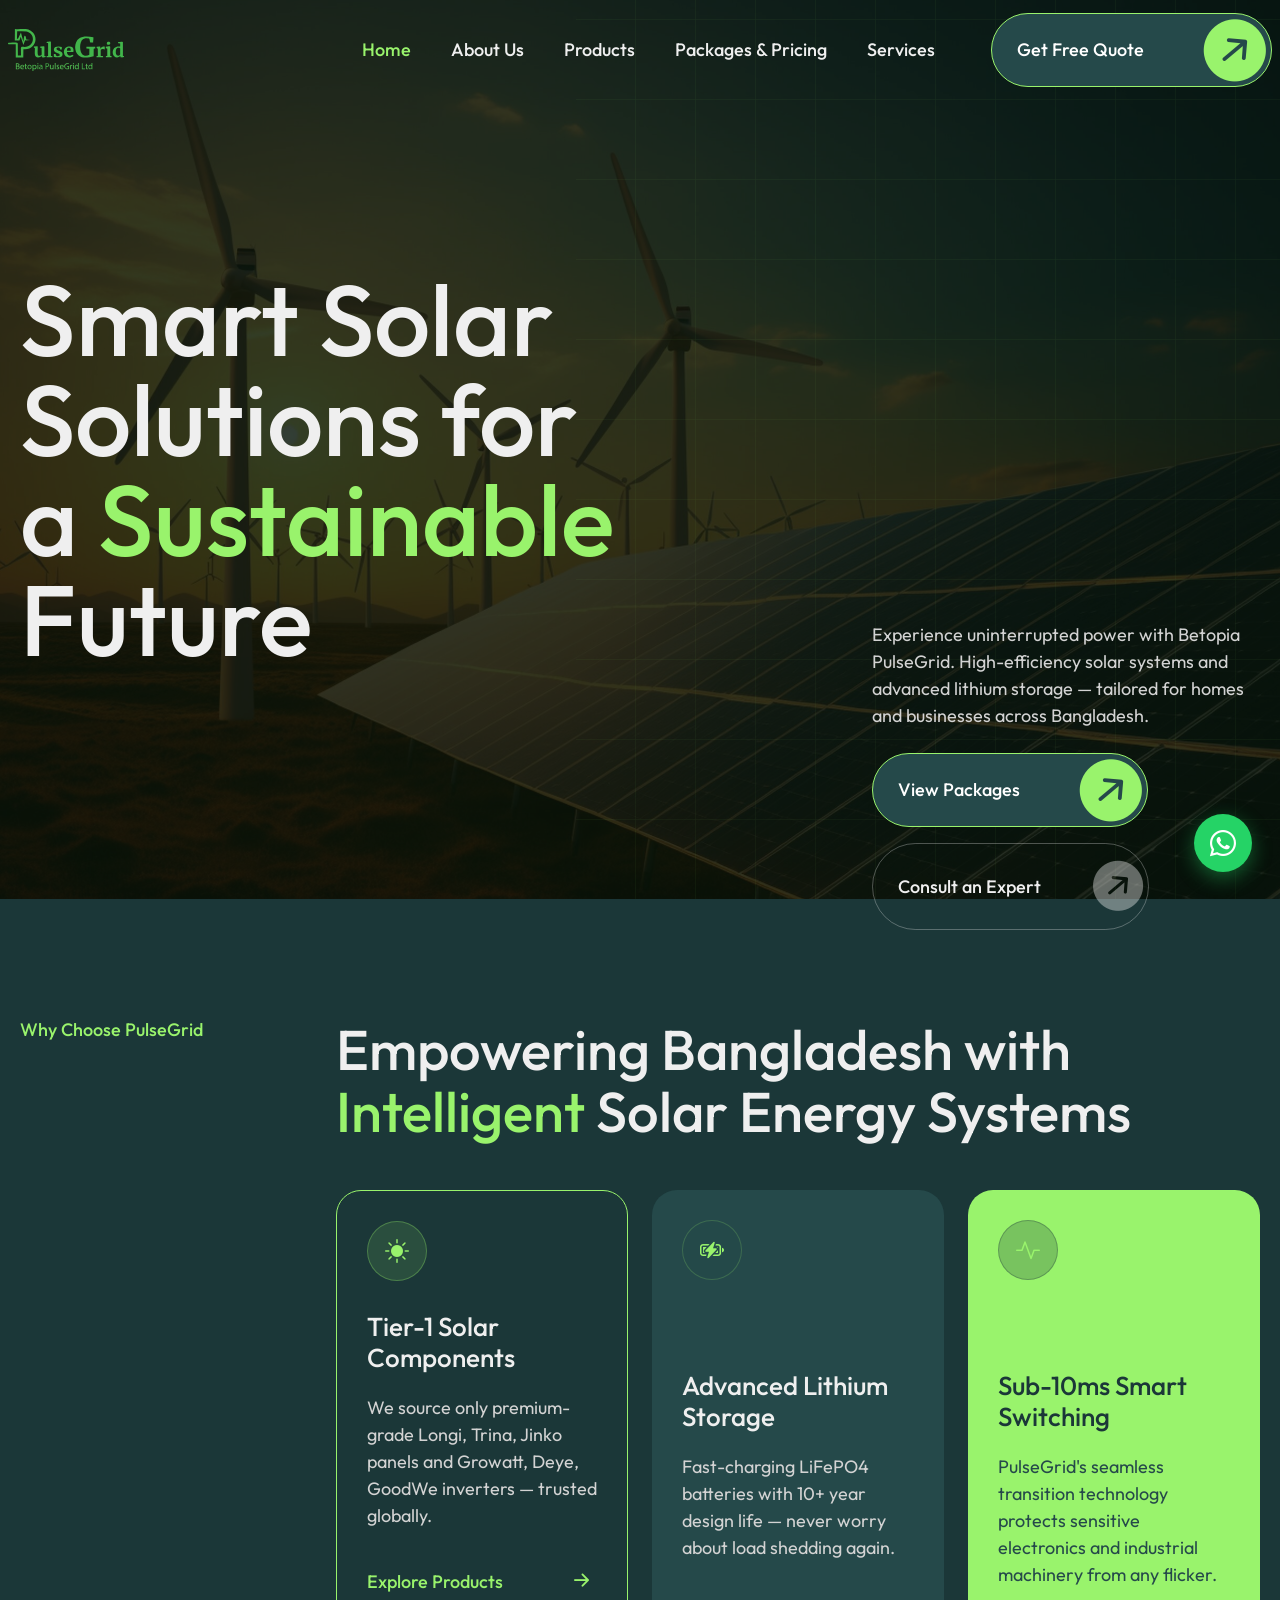
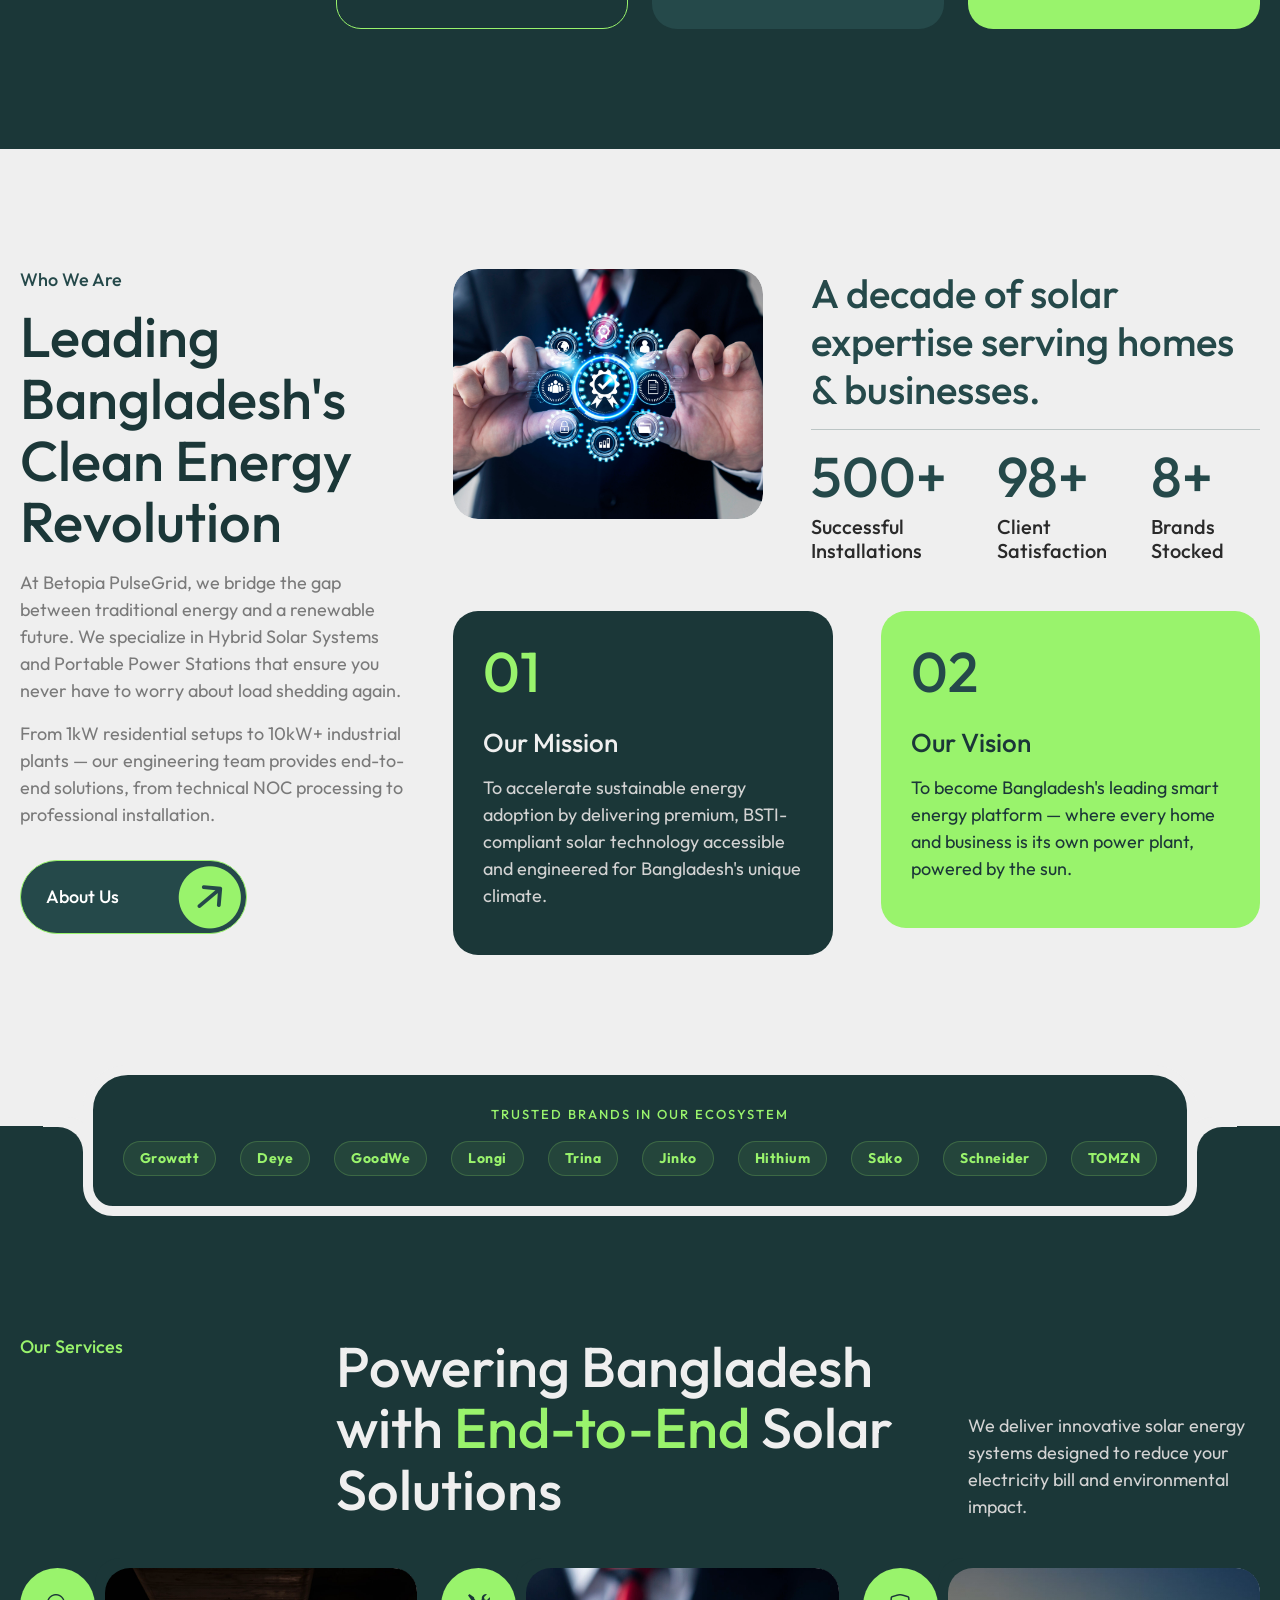
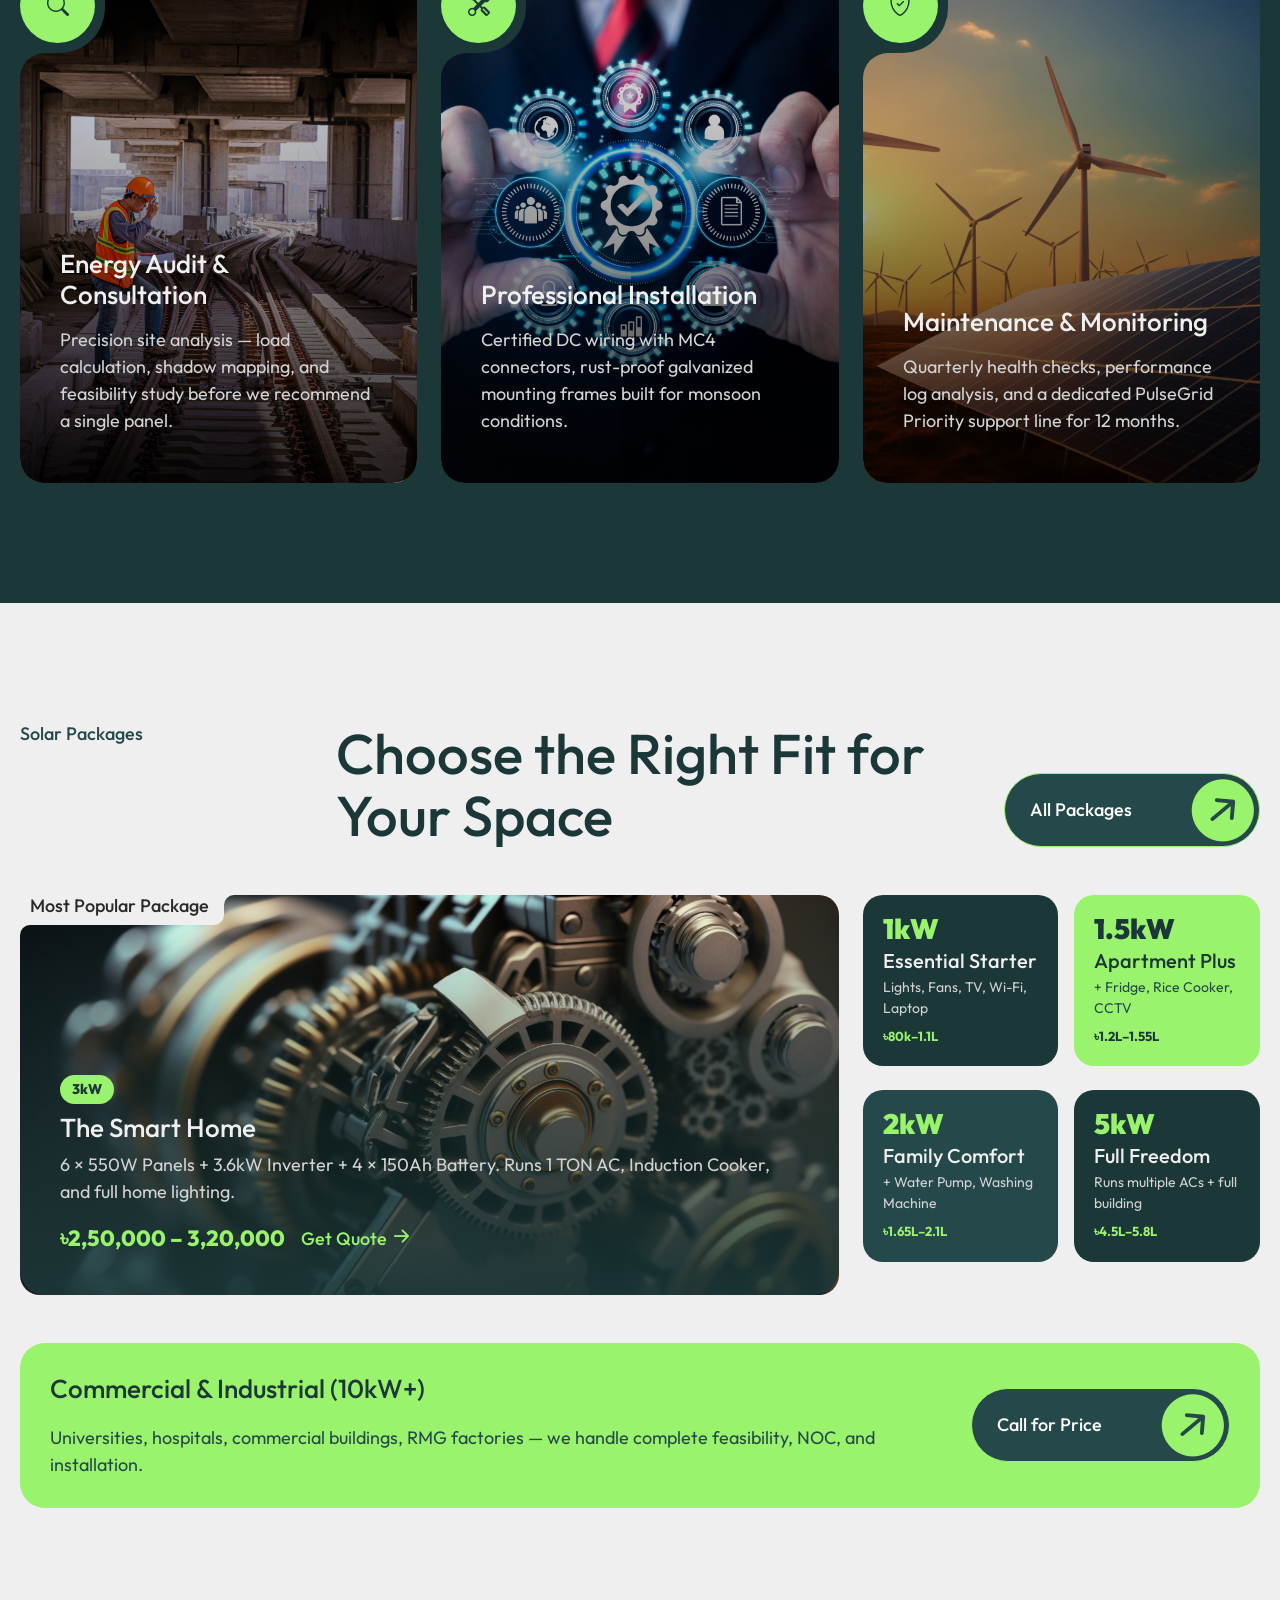
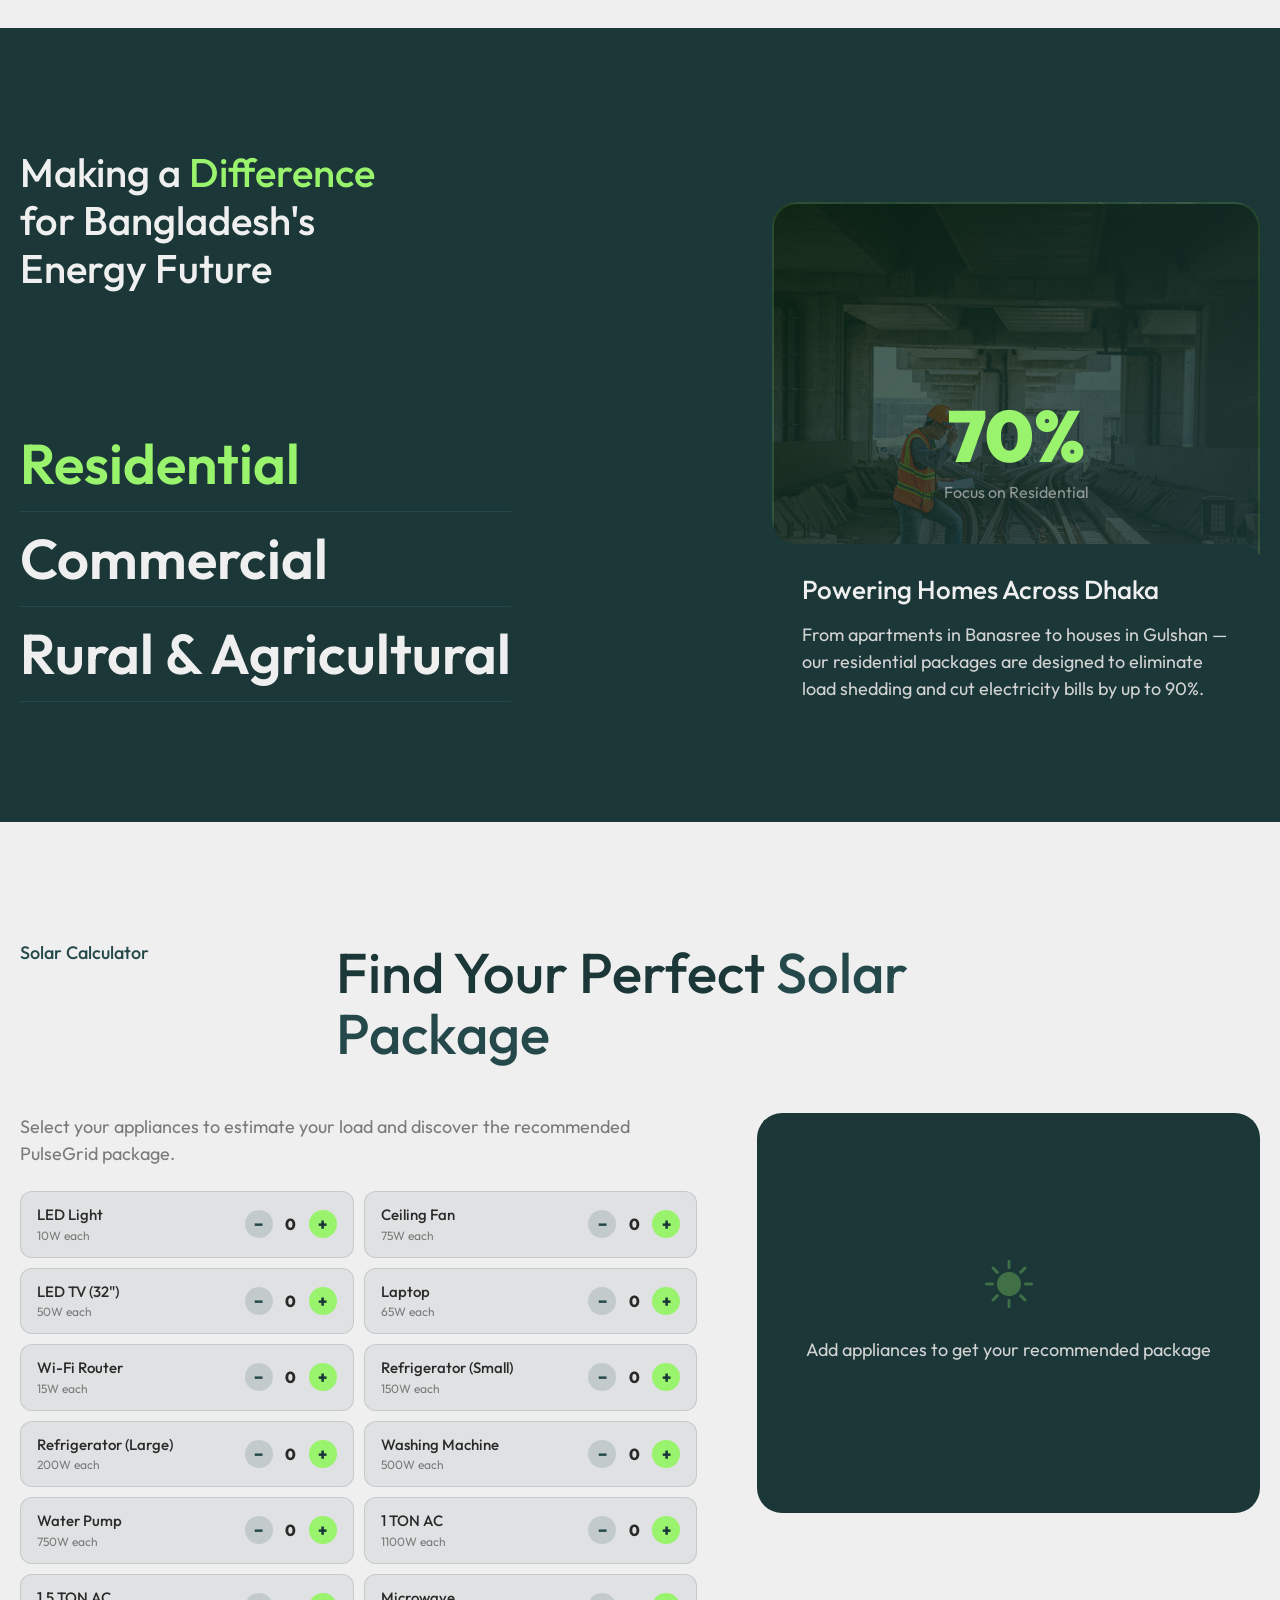
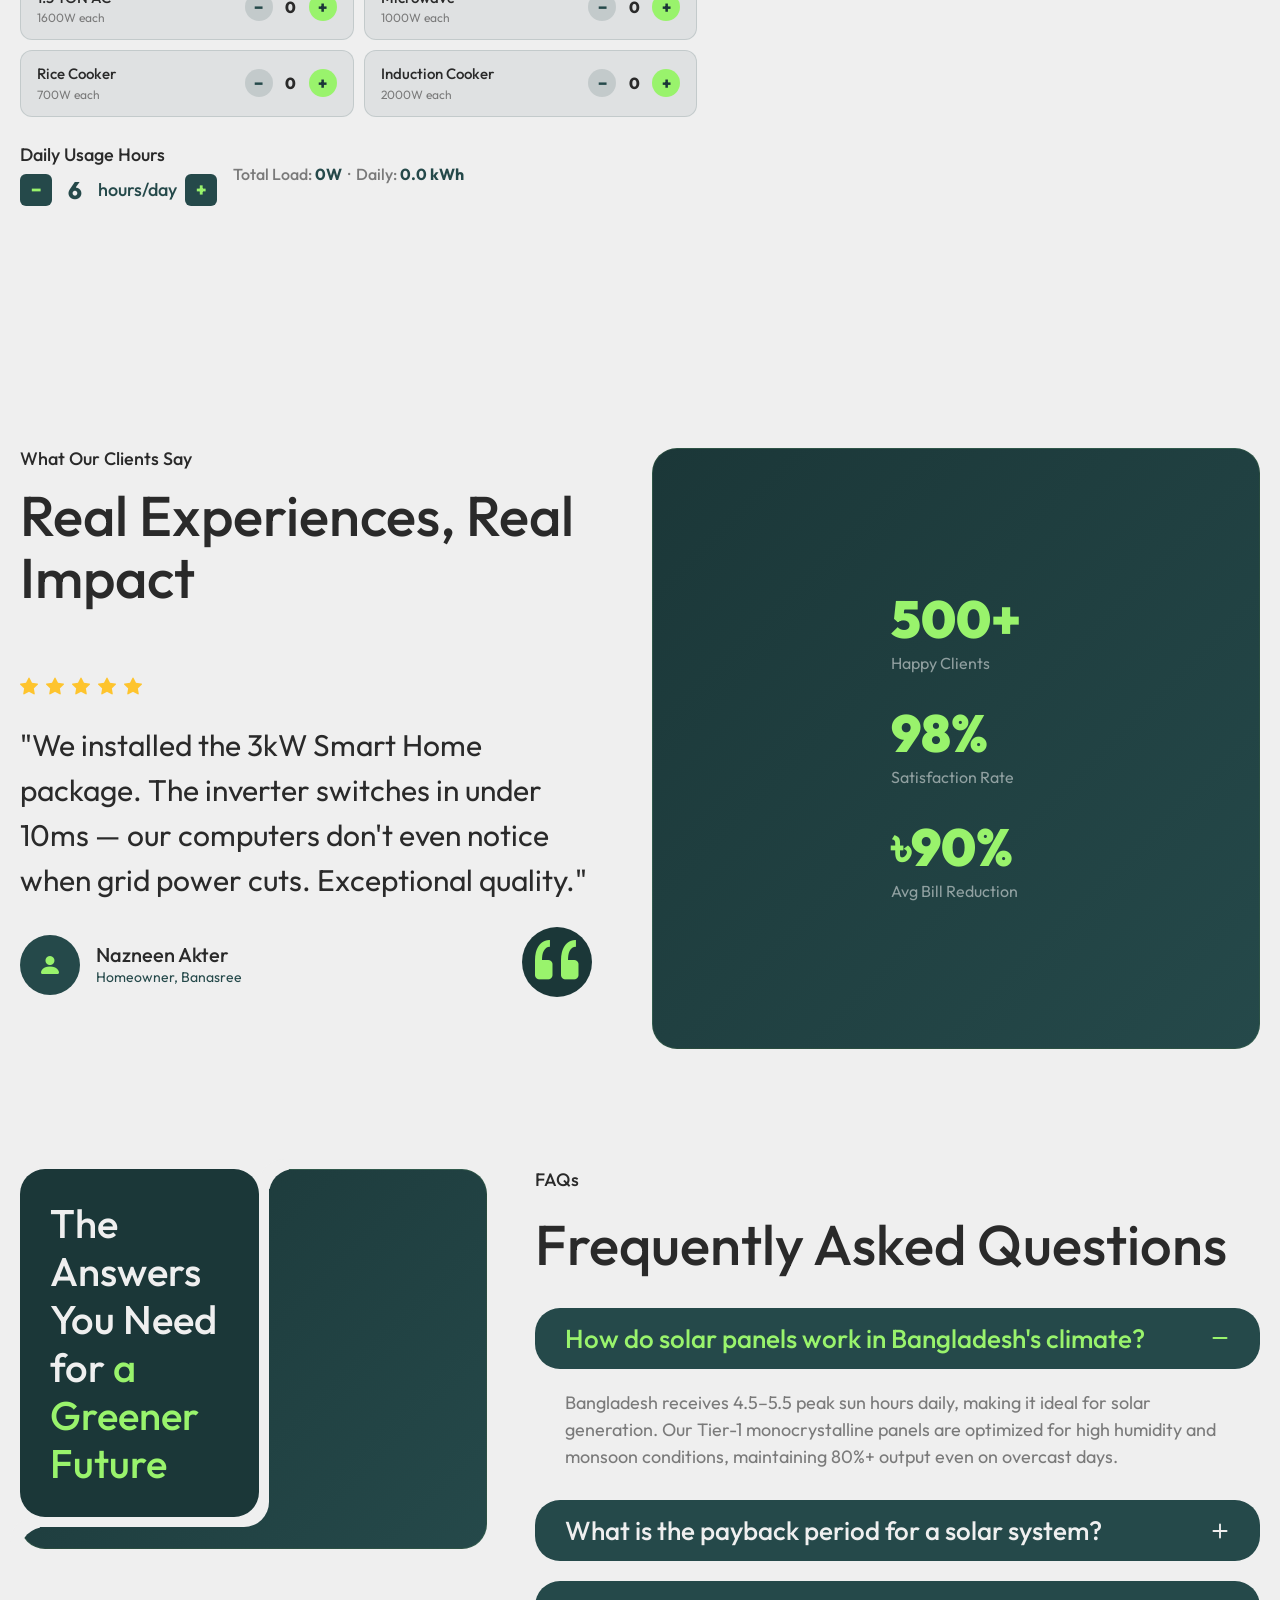
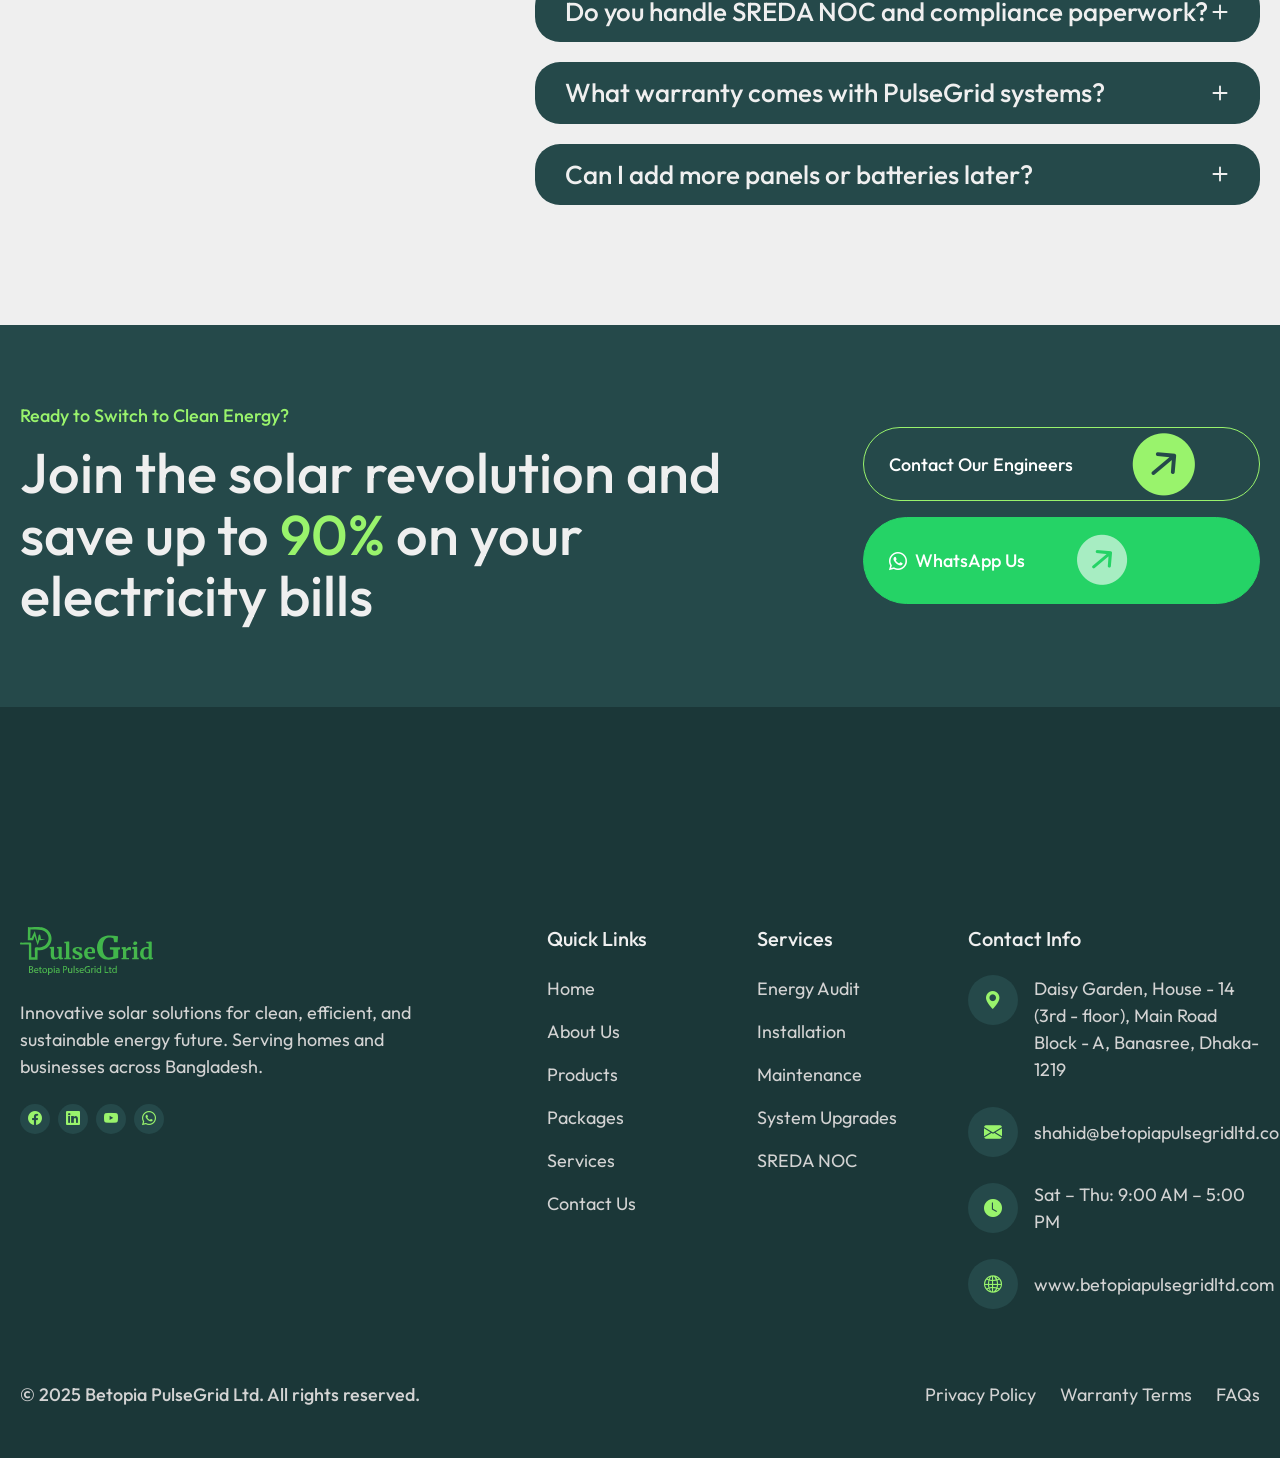
==== commit e54ef0f1: "chore: update contact information, email address, website URL, and WhatsApp links across site pages" ====
--- a/index.html
+++ b/index.html
@@ -826,7 +826,7 @@
               <span class="btn-text">Contact Our Engineers</span>
               <i class="bi bi-arrow-right-circle-fill btn-icon-primary"></i>
             </a>
-            <a href="https://wa.me/880XXXXXXXXXX" class="btn-cta-whatsapp">
+            <a href="https://wa.me/8801332840872" class="btn-cta-whatsapp">
               <span class="btn-text"><i class="bi bi-whatsapp me-2"></i>WhatsApp Us</span>
               <i class="bi bi-arrow-right-circle-fill btn-icon-wa"></i>
             </a>
@@ -854,7 +854,7 @@
             <a href="https://facebook.com" class="icon-social"><i class="bi bi-facebook"></i></a>
             <a href="https://linkedin.com" class="icon-social"><i class="bi bi-linkedin"></i></a>
             <a href="https://youtube.com" class="icon-social"><i class="bi bi-youtube"></i></a>
-            <a href="https://wa.me/880XXXXXXXXXX" class="icon-social"><i class="bi bi-whatsapp"></i></a>
+            <a href="https://wa.me/8801332840872" class="icon-social"><i class="bi bi-whatsapp"></i></a>
           </div>
         </div>
         <div class="col-6 col-md-2 col-xl-2 mb-5 mb-md-0 offset-xl-1">
@@ -884,12 +884,12 @@
             <div class="d-flex align-items-start gap-3">
               <div class="icon-contact flex-shrink-0" style="width:50px;height:50px;font-size:18px;"><i class="bi bi-geo-alt-fill"></i></div>
               <div>
-                <p class="text-color-1 mb-0">Daisy Garden, House-14 (3rd Floor), Main Road Block-A, Banasree, Dhaka-1219</p>
+                <p class="text-color-1 mb-0">Daisy Garden, House - 14 (3rd - floor), Main Road Block - A, Banasree, Dhaka-1219</p>
               </div>
             </div>
             <div class="d-flex align-items-center gap-3">
               <div class="icon-contact flex-shrink-0" style="width:50px;height:50px;font-size:18px;"><i class="bi bi-envelope-fill"></i></div>
-              <a href="mailto:info@betopiapulsegrid.com" class="text-color-1 footer-link">info@betopiapulsegrid.com</a>
+              <a href="mailto:shahid@betopiapulsegridltd.com" class="text-color-1 footer-link">shahid@betopiapulsegridltd.com</a>
             </div>
             <div class="d-flex align-items-center gap-3">
               <div class="icon-contact flex-shrink-0" style="width:50px;height:50px;font-size:18px;"><i class="bi bi-clock-fill"></i></div>
@@ -897,7 +897,7 @@
             </div>
             <div class="d-flex align-items-center gap-3">
               <div class="icon-contact flex-shrink-0" style="width:50px;height:50px;font-size:18px;"><i class="bi bi-globe2"></i></div>
-              <a href="https://www.betopiapulsegrid.com" class="text-color-1 footer-link">www.betopiapulsegrid.com</a>
+              <a href="https://www.betopiapulsegridltd.com" class="text-color-1 footer-link">www.betopiapulsegridltd.com</a>
             </div>
           </div>
         </div>
@@ -917,7 +917,7 @@
   <!-- #footer -->
 
   <!-- WhatsApp FAB -->
-  <a href="https://wa.me/880XXXXXXXXXX" class="whatsapp-fab" title="Chat on WhatsApp">
+  <a href="https://wa.me/8801332840872" class="whatsapp-fab" title="Chat on WhatsApp">
     <i class="bi bi-whatsapp"></i>
   </a>
 
@@ -1085,7 +1085,7 @@
   const pkg   = getRecommendedPackage(getTotalWatts());
   const kwh   = (getTotalWatts() * hours / 1000).toFixed(1);
   const msg   = `Hi PulseGrid! I'm ${name}. My total load is ${getTotalWatts()}W (${kwh} kWh/day). Recommended package: ${pkg.name} (${pkg.kw}). Please send me a quote.`;
-  const waUrl = `https://wa.me/880XXXXXXXXXX?text=${encodeURIComponent(msg)}`;
+  const waUrl = `https://wa.me/8801332840872?text=${encodeURIComponent(msg)}`;
   window.open(waUrl, "_blank");
 }
 
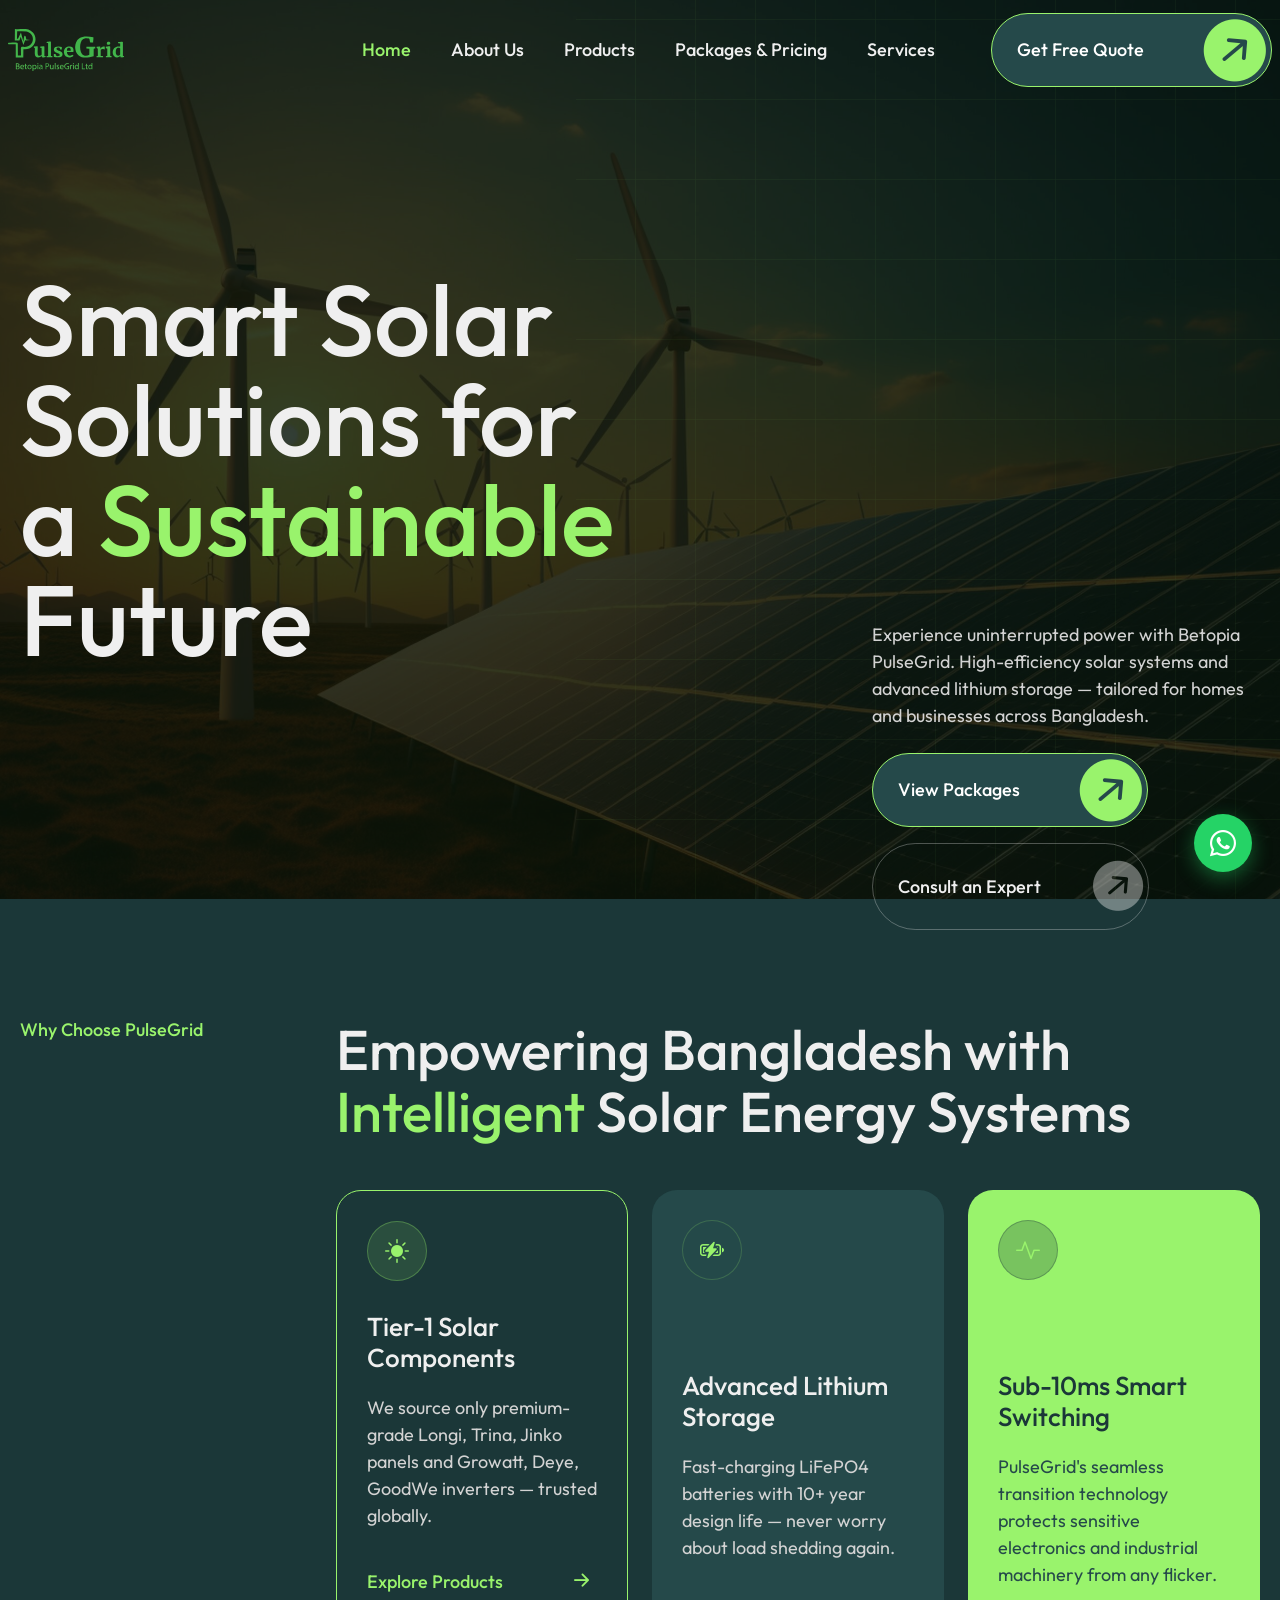
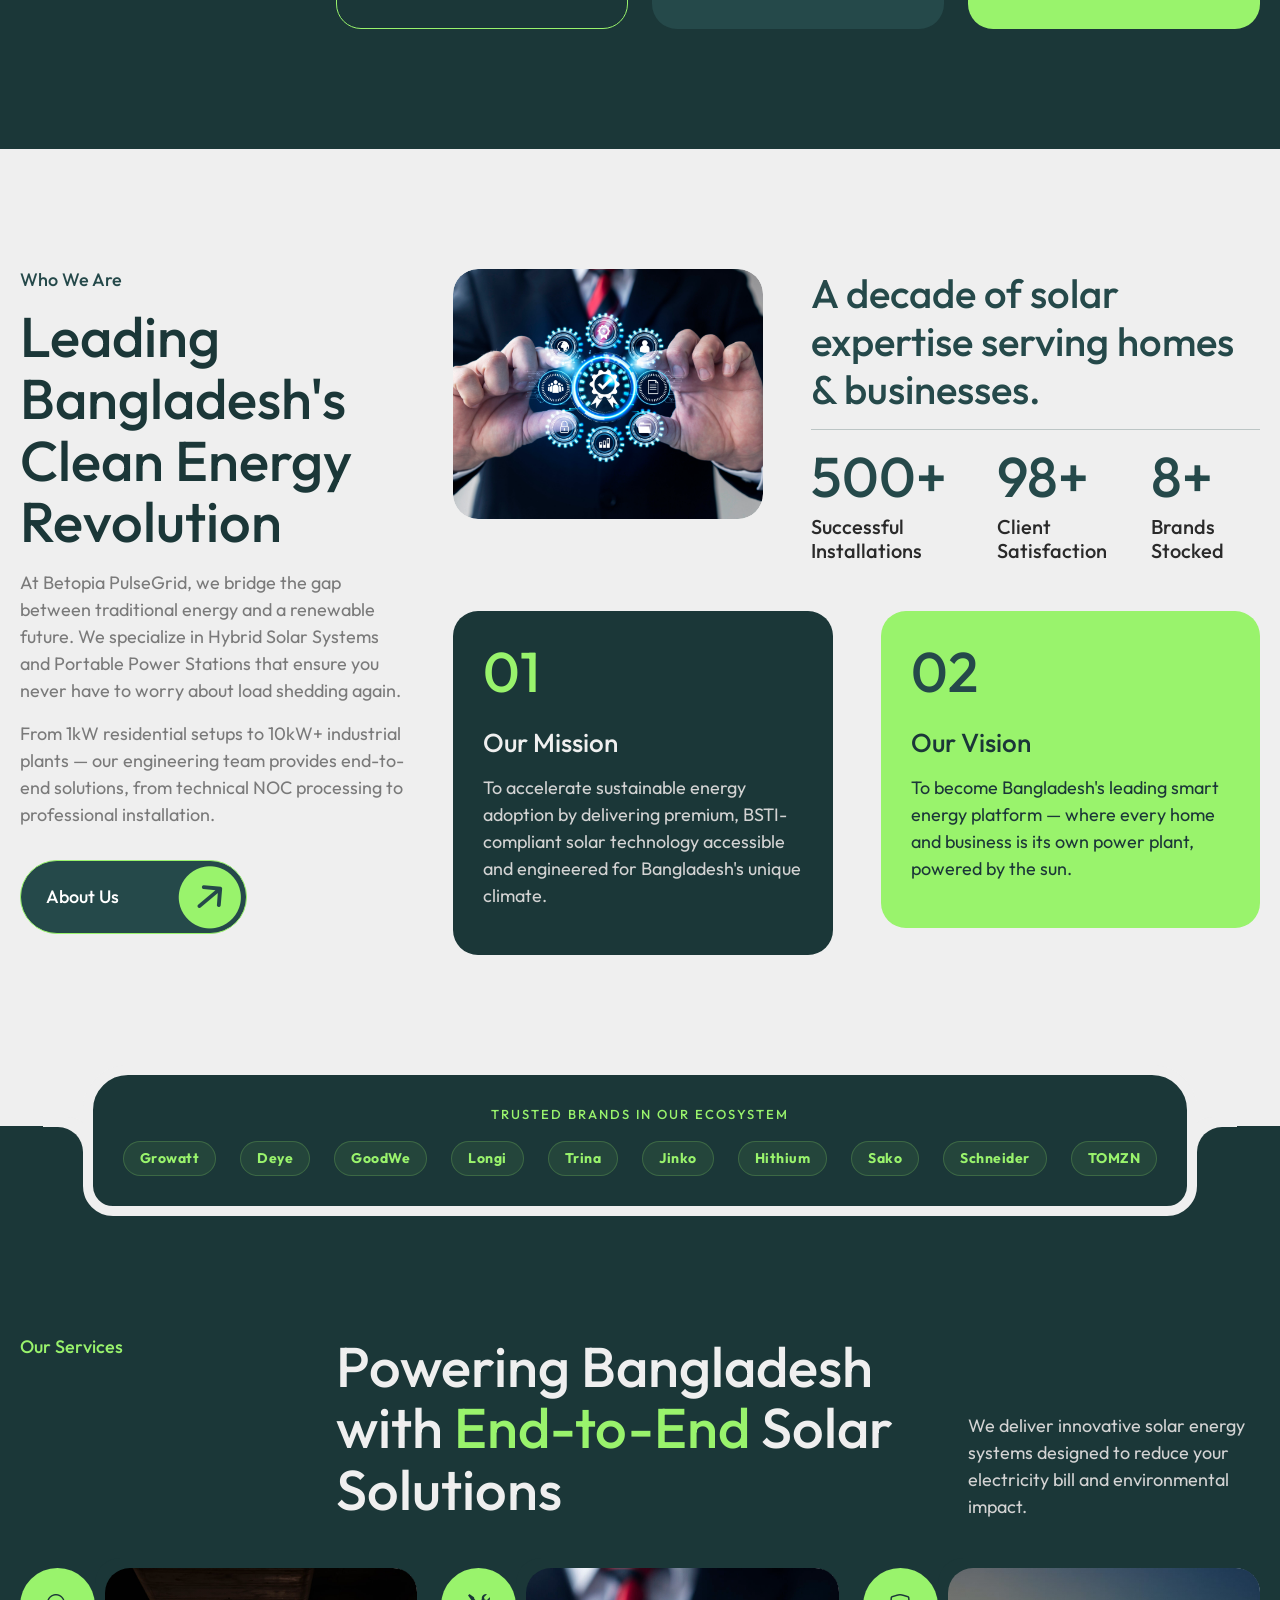
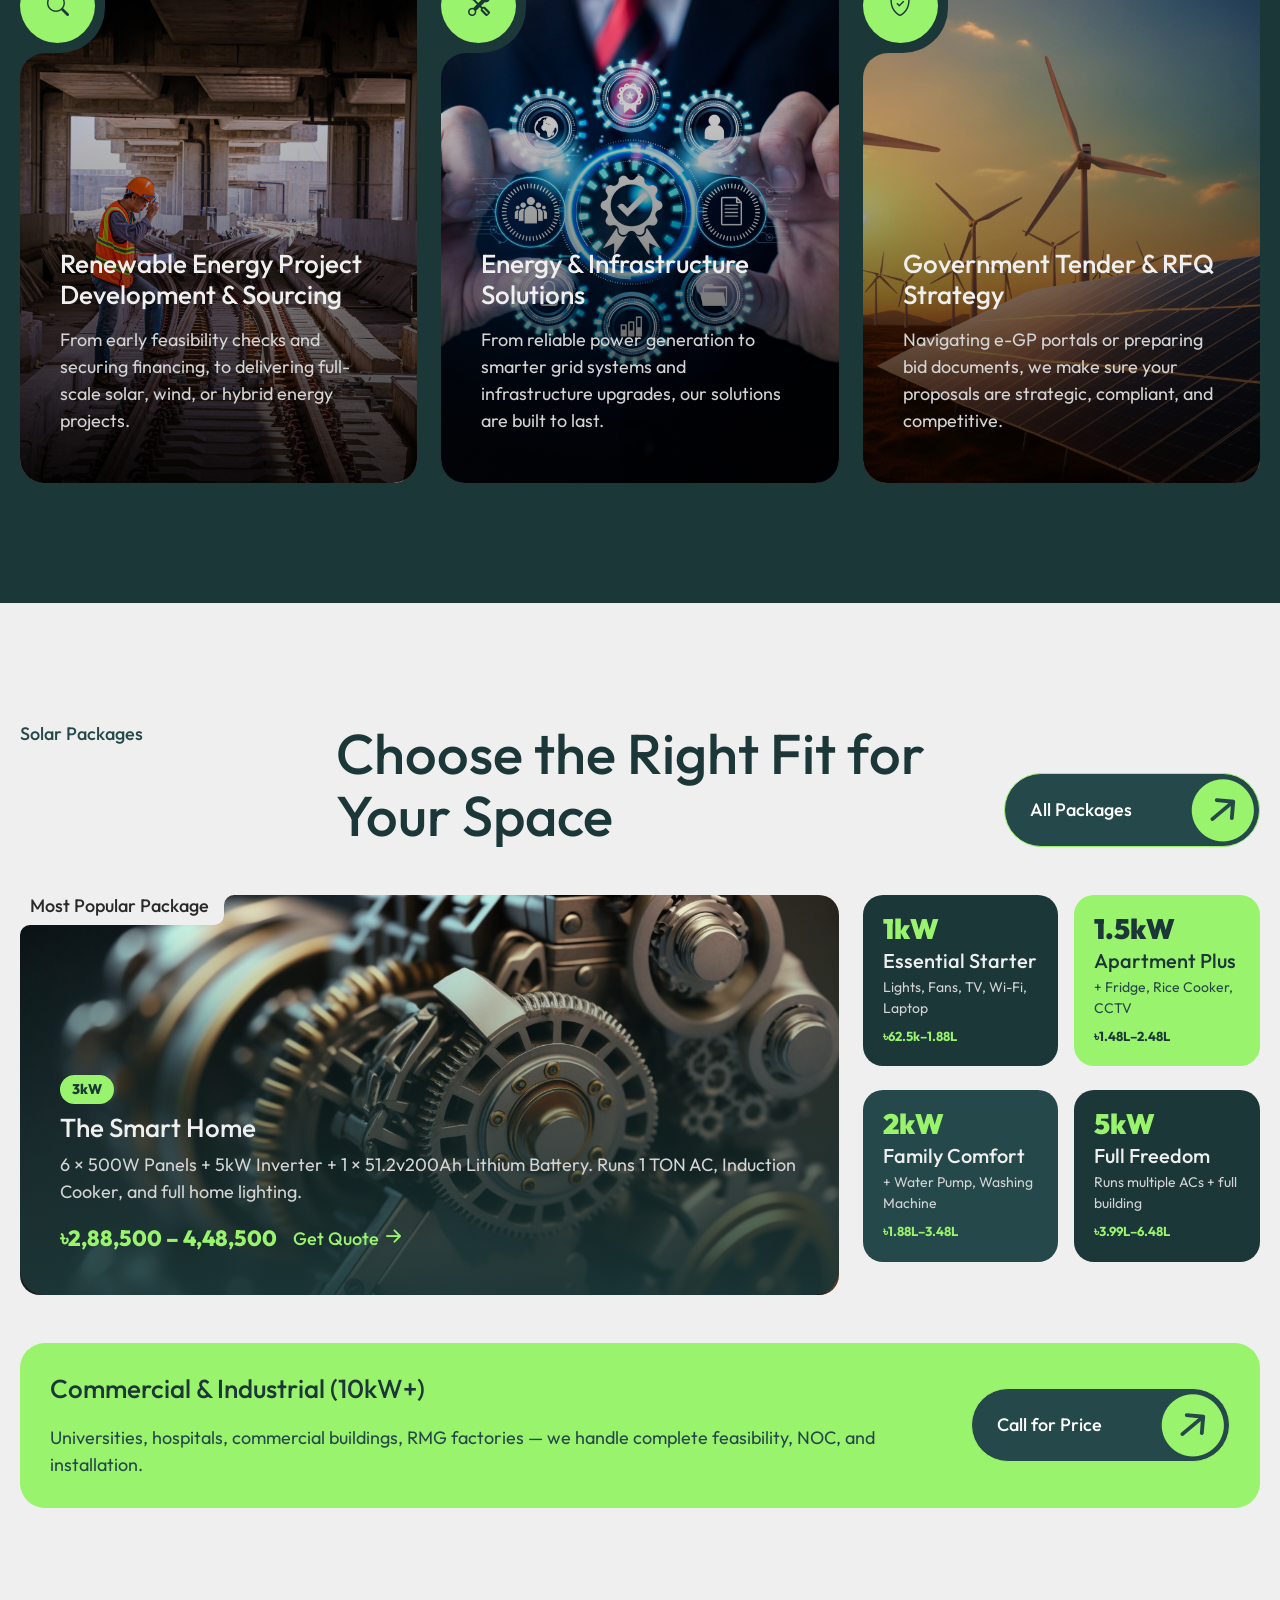
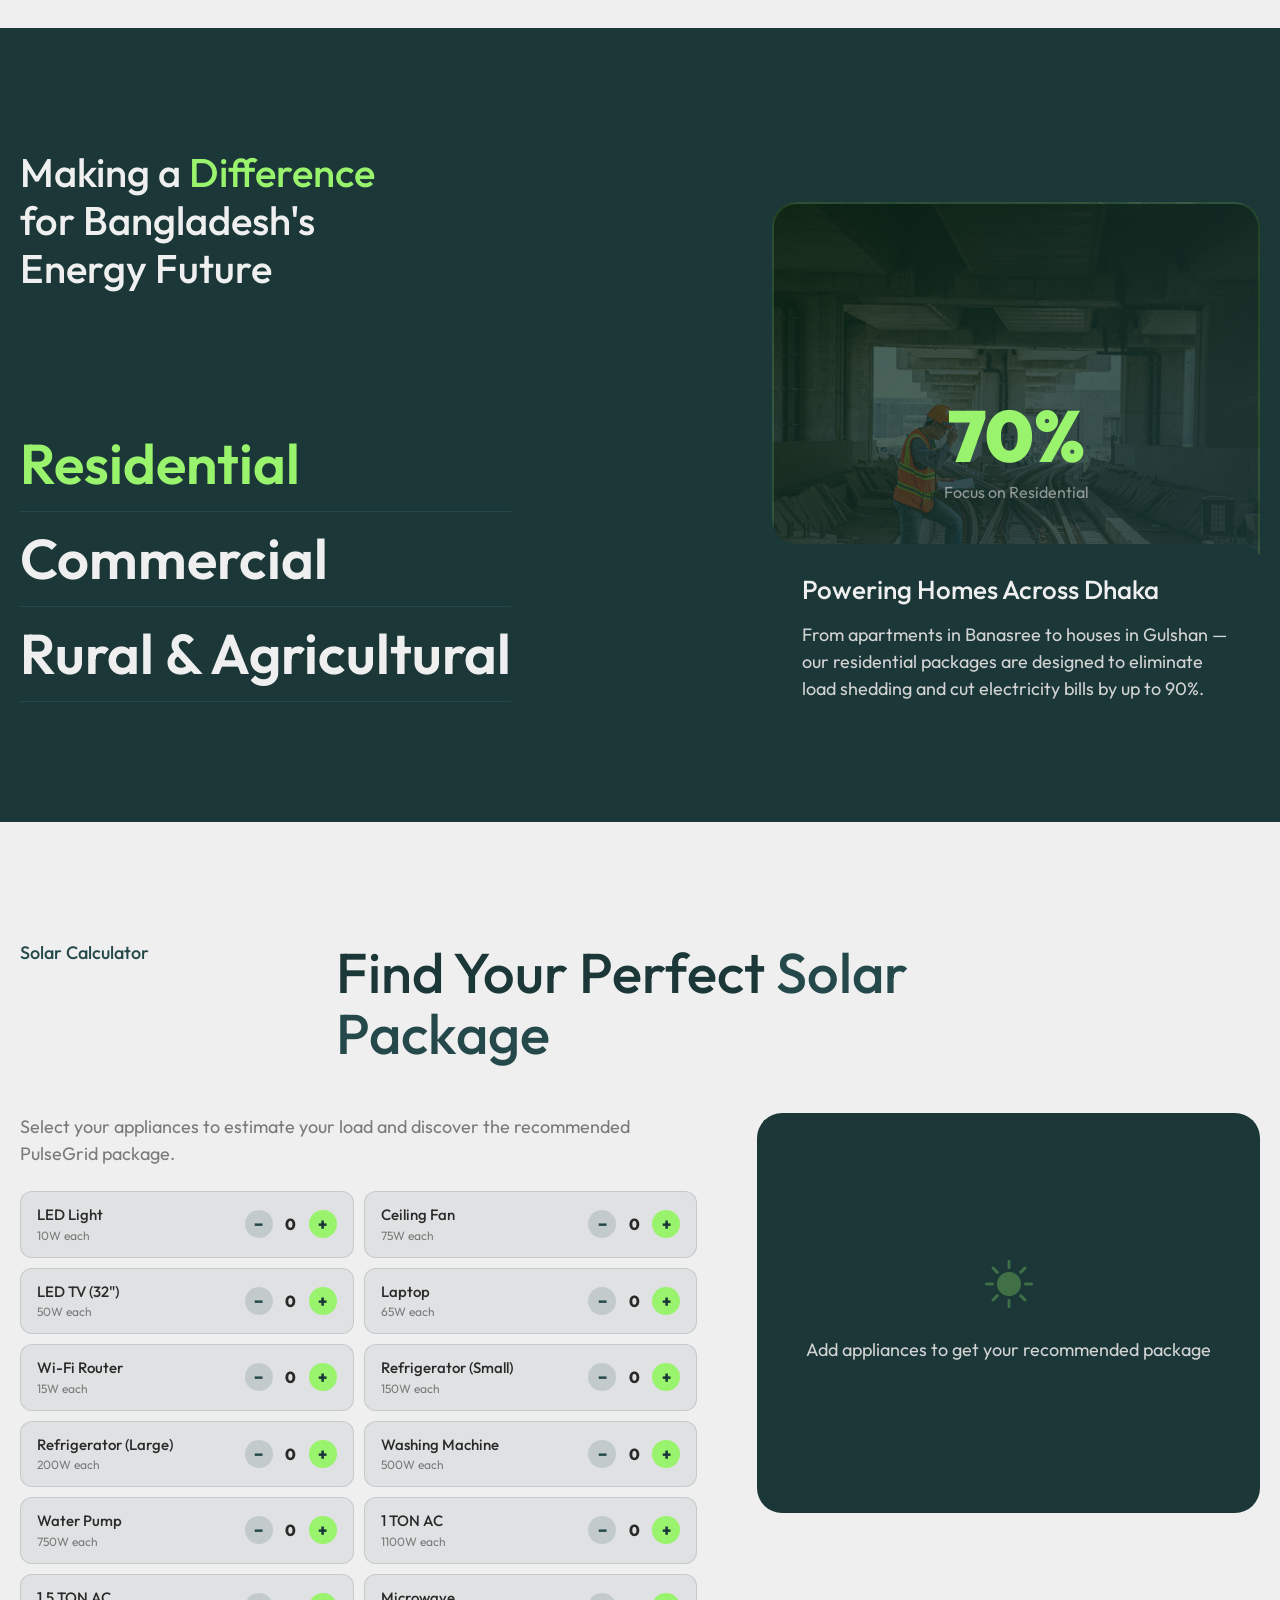
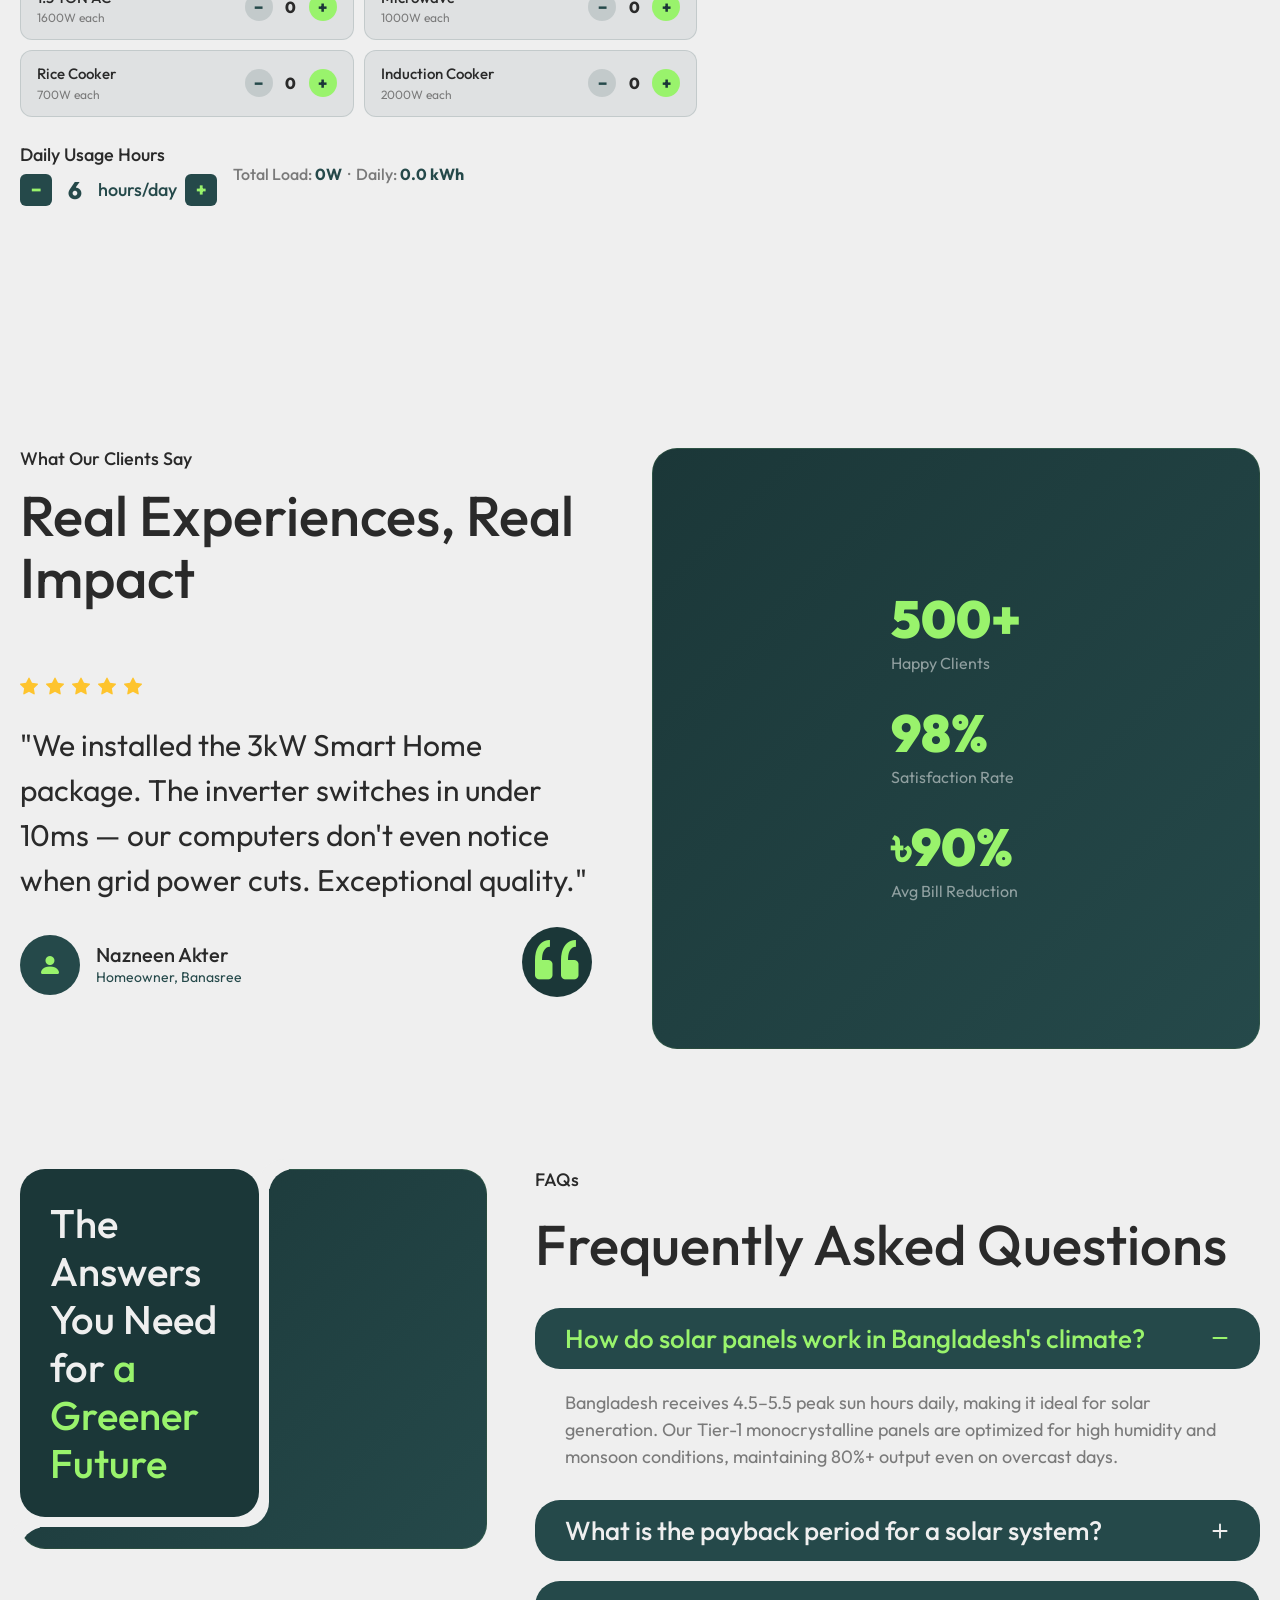
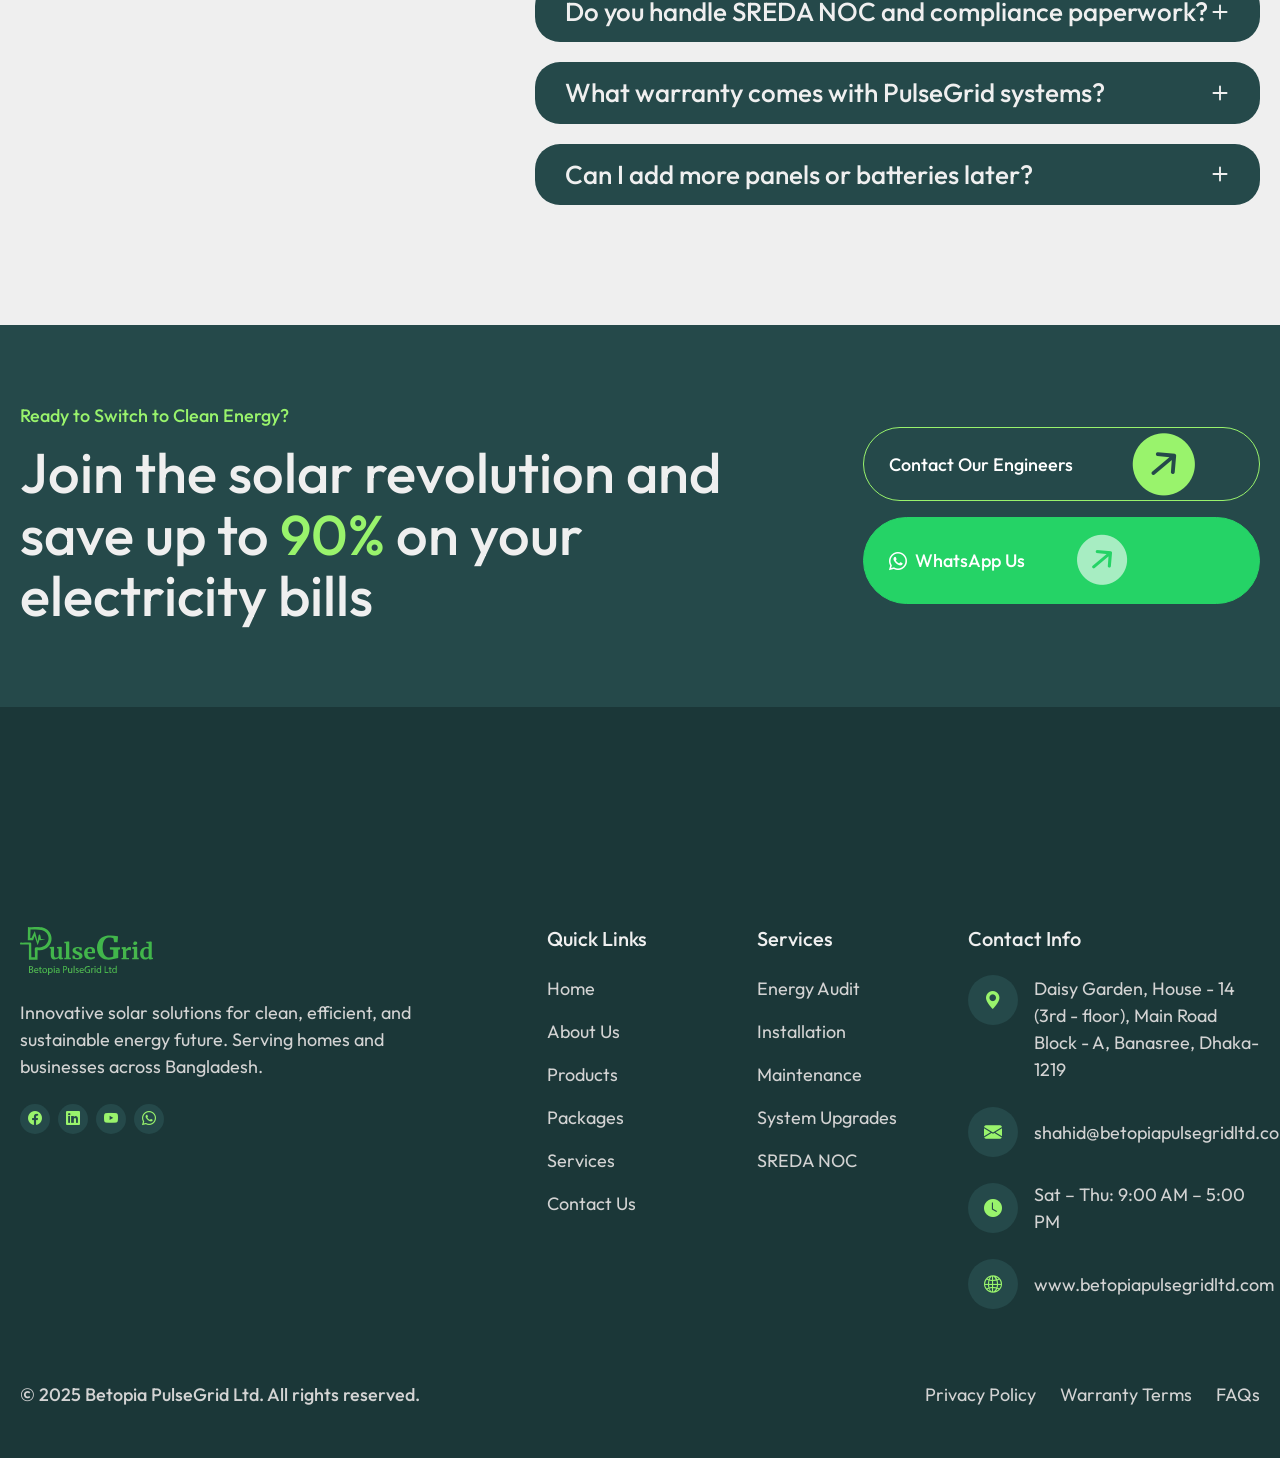
==== commit d87572d7: "refactor: update service offerings and adjust pricing package details across site pages" ====
--- a/index.html
+++ b/index.html
@@ -322,8 +322,8 @@
               <div class="service-content">
                 <div class="service-info">
                   <div class="service-wrap">
-                    <h4 class="mb-3">Energy Audit & Consultation</h4>
-                    <p>Precision site analysis — load calculation, shadow mapping, and feasibility study before we recommend a single panel.</p>
+                    <h4 class="mb-3">Renewable Energy Project Development & Sourcing</h4>
+                    <p>From early feasibility checks and securing financing, to delivering full-scale solar, wind, or hybrid energy projects.</p>
                     <a href="services.html" class="btn-cta-secondary">Read More<i class="bi bi-arrow-right-short"></i></a>
                   </div>
                 </div>
@@ -344,8 +344,8 @@
               <div class="service-content">
                 <div class="service-info">
                   <div class="service-wrap">
-                    <h4 class="mb-3">Professional Installation</h4>
-                    <p>Certified DC wiring with MC4 connectors, rust-proof galvanized mounting frames built for monsoon conditions.</p>
+                    <h4 class="mb-3">Energy & Infrastructure Solutions</h4>
+                    <p>From reliable power generation to smarter grid systems and infrastructure upgrades, our solutions are built to last.</p>
                     <a href="services.html" class="btn-cta-secondary">Read More<i class="bi bi-arrow-right-short"></i></a>
                   </div>
                 </div>
@@ -366,8 +366,8 @@
               <div class="service-content">
                 <div class="service-info">
                   <div class="service-wrap">
-                    <h4 class="mb-3">Maintenance & Monitoring</h4>
-                    <p>Quarterly health checks, performance log analysis, and a dedicated PulseGrid Priority support line for 12 months.</p>
+                    <h4 class="mb-3">Government Tender & RFQ Strategy</h4>
+                    <p>Navigating e-GP portals or preparing bid documents, we make sure your proposals are strategic, compliant, and competitive.</p>
                     <a href="services.html" class="btn-cta-secondary">Read More<i class="bi bi-arrow-right-short"></i></a>
                   </div>
                 </div>
@@ -415,9 +415,9 @@
                   <div class="service-wrap">
                     <div class="pkg-kw-badge">3kW</div>
                     <h4 class="mb-2">The Smart Home</h4>
-                    <p>6 × 550W Panels + 3.6kW Inverter + 4 × 150Ah Battery. Runs 1 TON AC, Induction Cooker, and full home lighting.</p>
+                    <p>6 × 500W Panels + 5kW Inverter + 1 × 51.2v200Ah Lithium Battery. Runs 1 TON AC, Induction Cooker, and full home lighting.</p>
                     <div class="d-flex align-items-center gap-3 flex-wrap mt-2">
-                      <div class="pkg-price">৳2,50,000 – 3,20,000</div>
+                      <div class="pkg-price">৳2,88,500 – 4,48,500</div>
                       <a href="pricing-plan.html" class="btn-cta-secondary">Get Quote<i class="bi bi-arrow-right-short"></i></a>
                     </div>
                   </div>
@@ -436,13 +436,13 @@
                 <div class="pkg-card-kw text-heading-color-1">1kW</div>
                 <h5 class="text-secondary-color mb-1">Essential Starter</h5>
                 <p class="text-color-1 mb-2" style="font-size:14px;">Lights, Fans, TV, Wi-Fi, Laptop</p>
-                <div class="pkg-card-price">৳80k–1.1L</div>
+                <div class="pkg-card-price">৳62.5k–1.88L</div>
               </div>
               <div class="pkg-card flex-fill bg-heading-color-1">
                 <div class="pkg-card-kw text-heading-color-3">1.5kW</div>
                 <h5 class="text-heading-color-3 mb-1">Apartment Plus</h5>
                 <p class="text-heading-color-2 mb-2" style="font-size:14px;">+ Fridge, Rice Cooker, CCTV</p>
-                <div class="pkg-card-price-dark">৳1.2L–1.55L</div>
+                <div class="pkg-card-price-dark">৳1.48L–2.48L</div>
               </div>
             </div>
             <div class="d-flex flex-row gap-3">
@@ -450,13 +450,13 @@
                 <div class="pkg-card-kw text-heading-color-1">2kW</div>
                 <h5 class="text-secondary-color mb-1">Family Comfort</h5>
                 <p class="text-color-1 mb-2" style="font-size:14px;">+ Water Pump, Washing Machine</p>
-                <div class="pkg-card-price">৳1.65L–2.1L</div>
+                <div class="pkg-card-price">৳1.88L–3.48L</div>
               </div>
               <div class="pkg-card flex-fill bg-heading-color-3">
                 <div class="pkg-card-kw text-heading-color-1">5kW</div>
                 <h5 class="text-secondary-color mb-1">Full Freedom</h5>
                 <p class="text-color-1 mb-2" style="font-size:14px;">Runs multiple ACs + full building</p>
-                <div class="pkg-card-price">৳4.5L–5.8L</div>
+                <div class="pkg-card-price">৳3.99L–6.48L</div>
               </div>
             </div>
           </div>
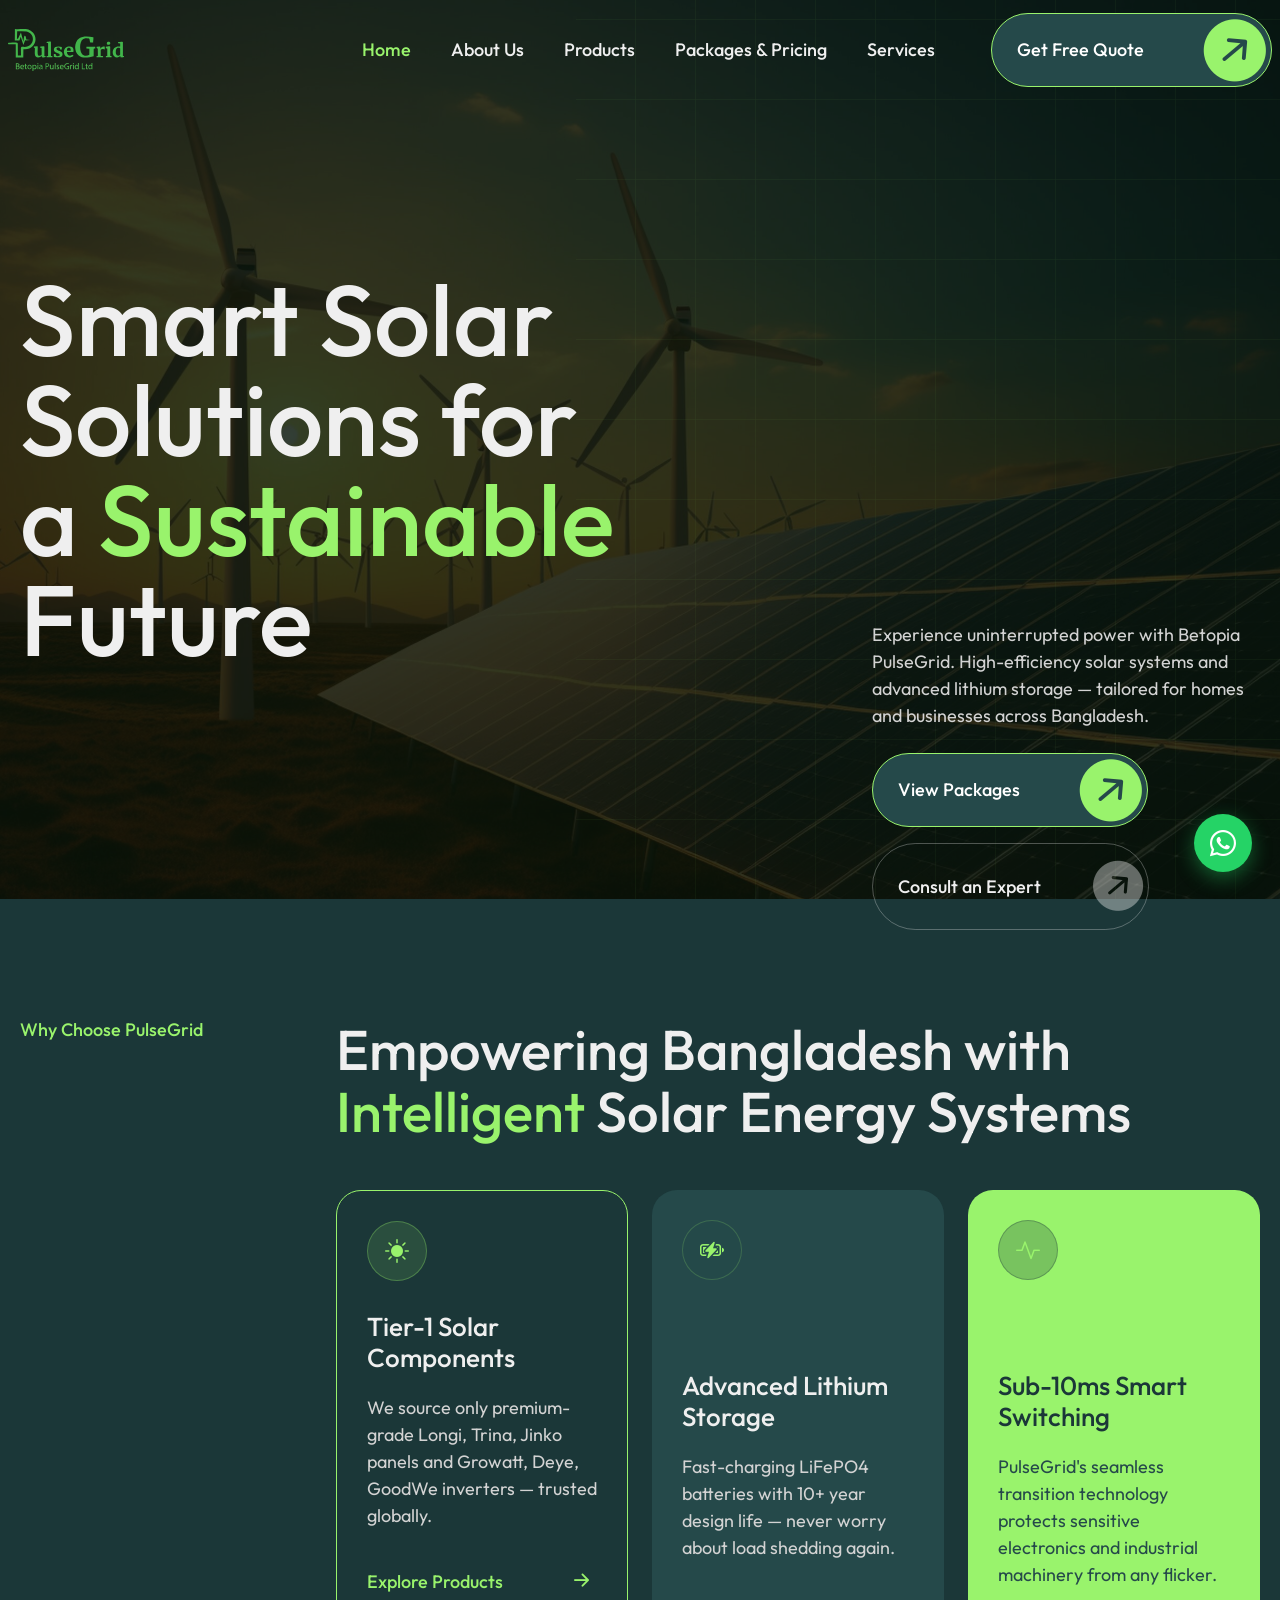
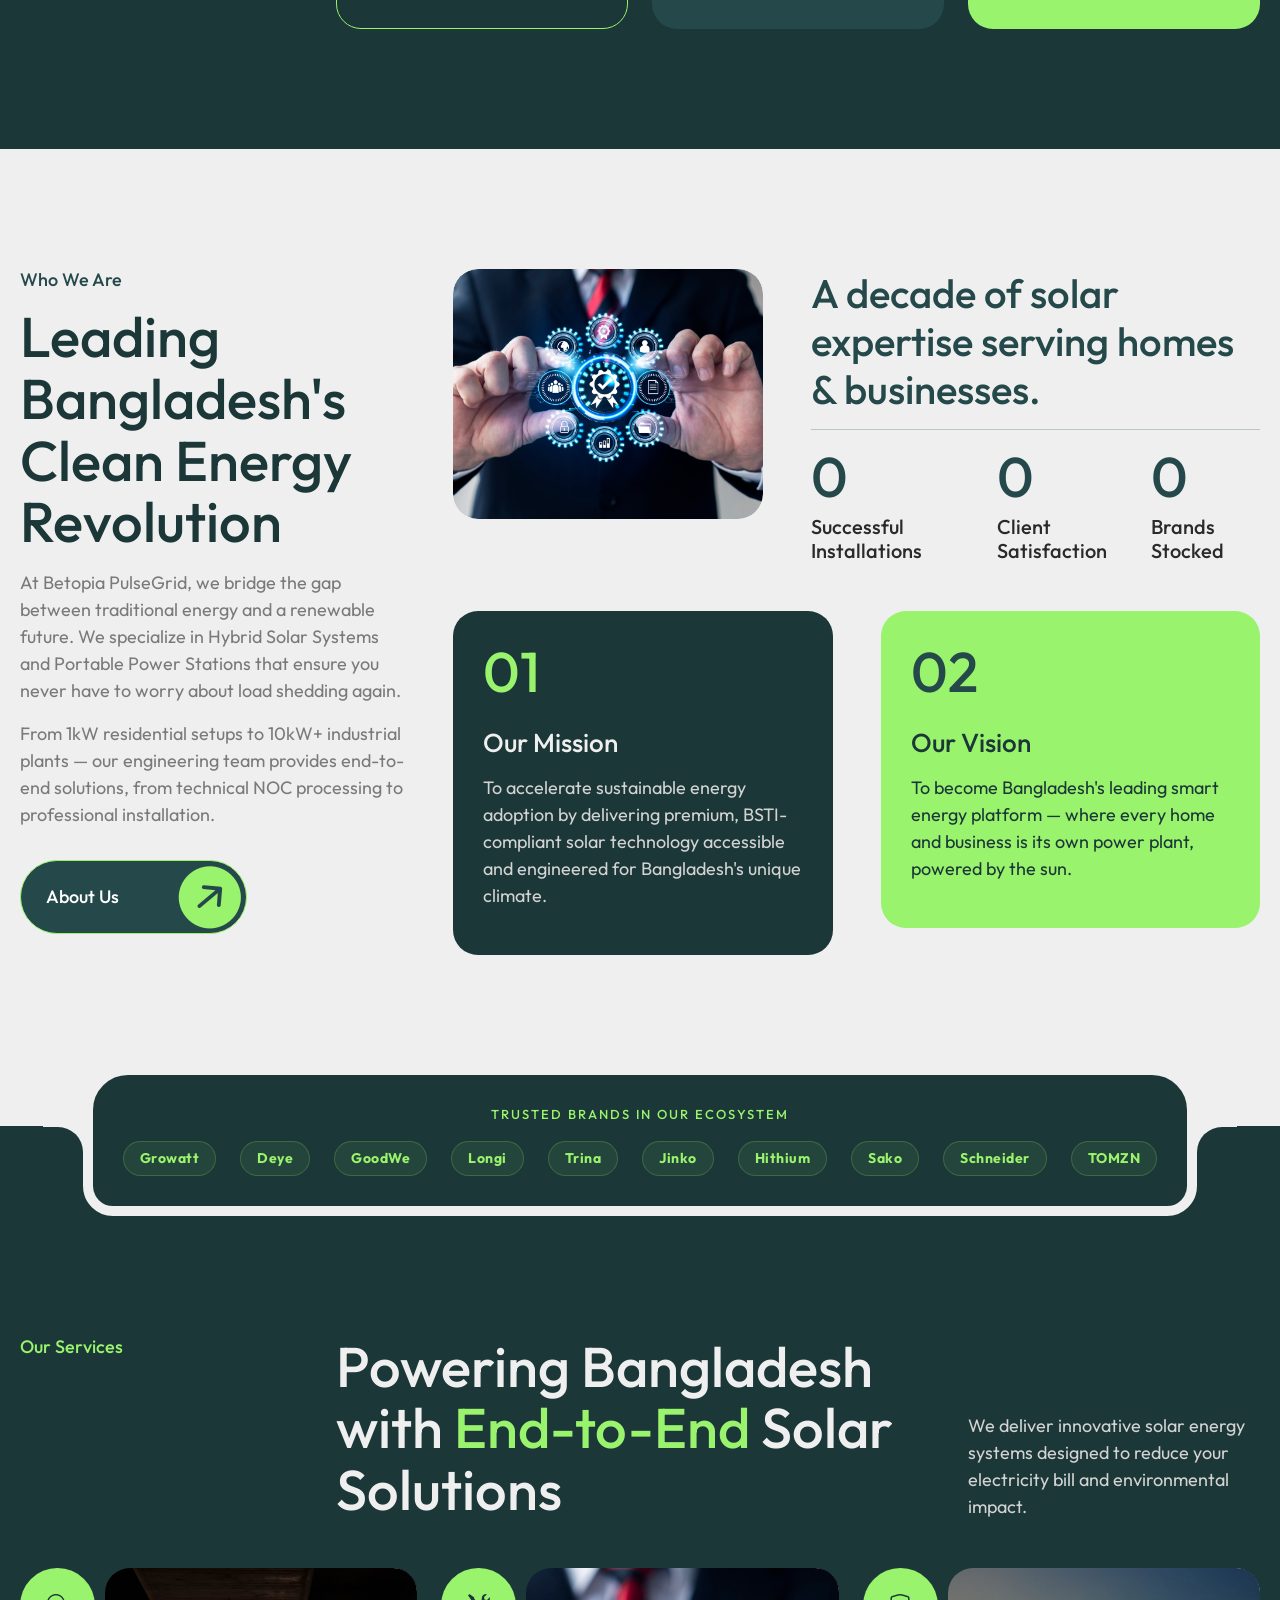
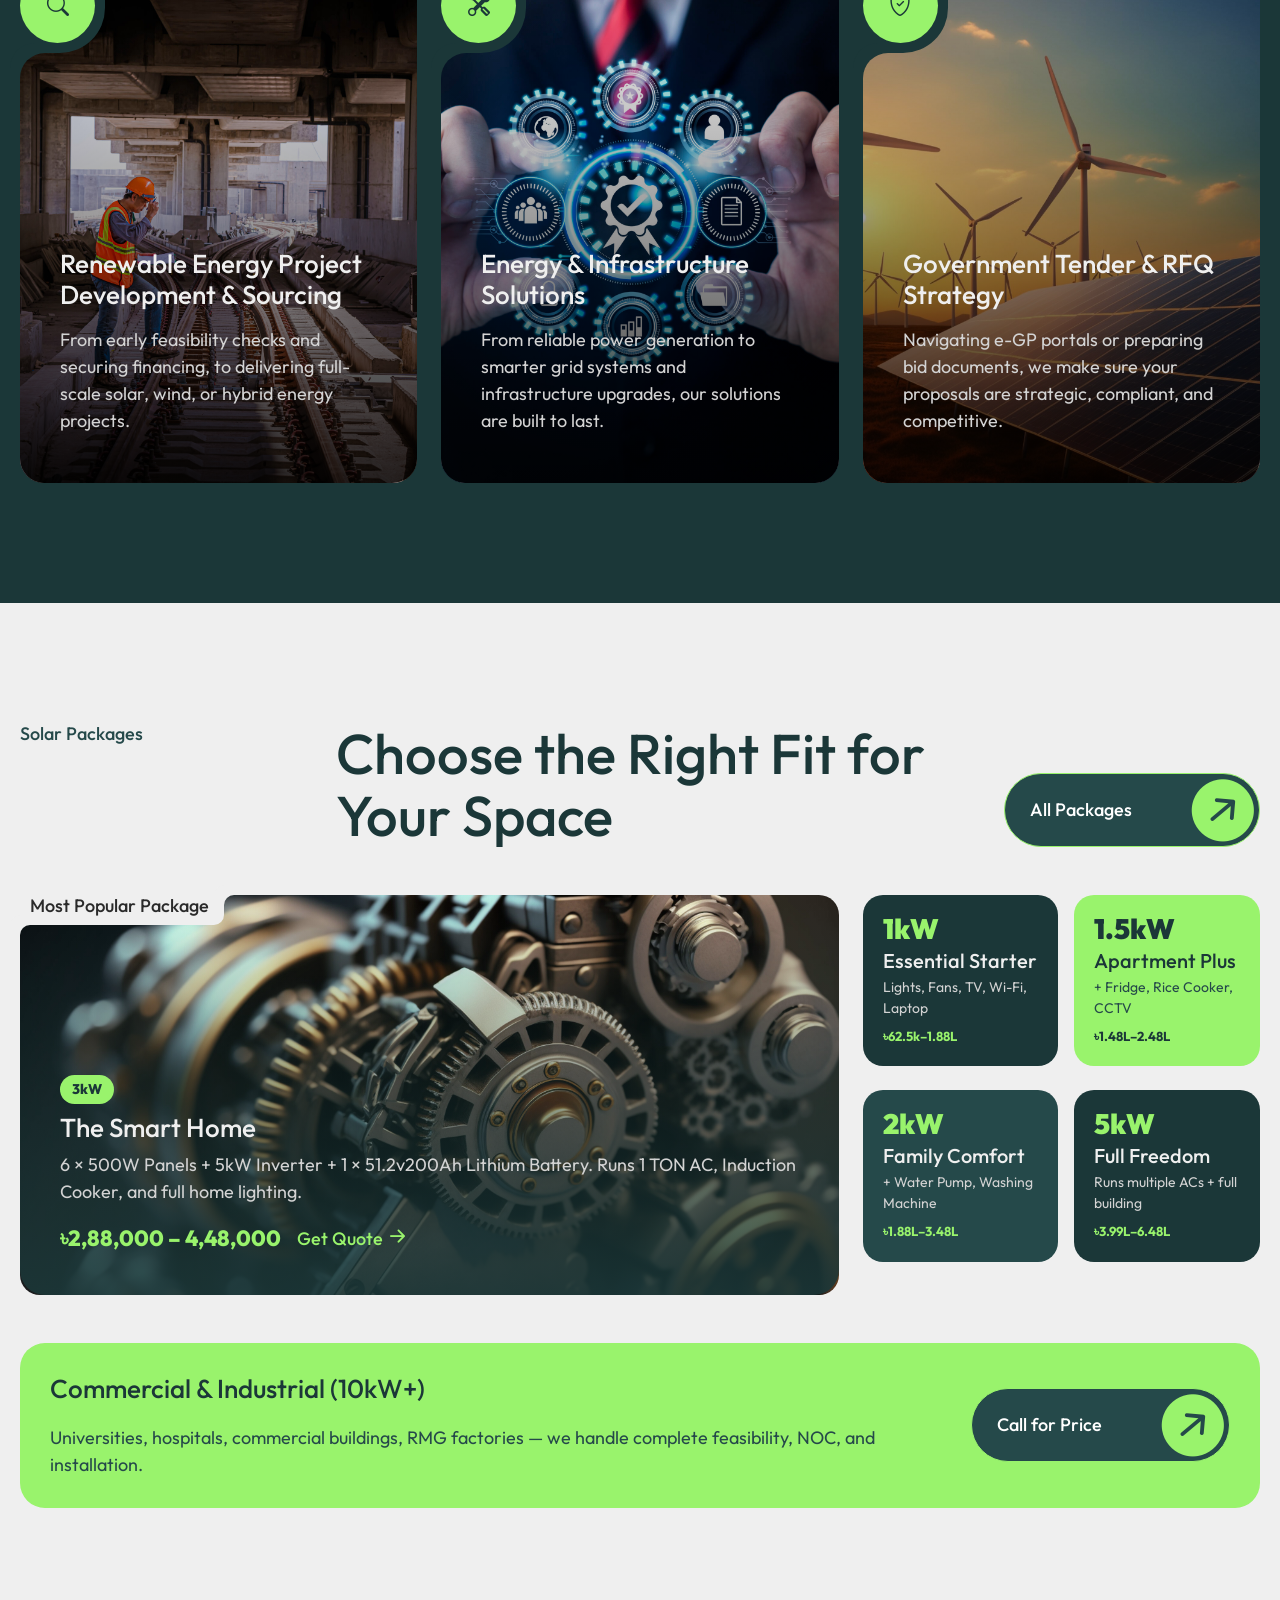
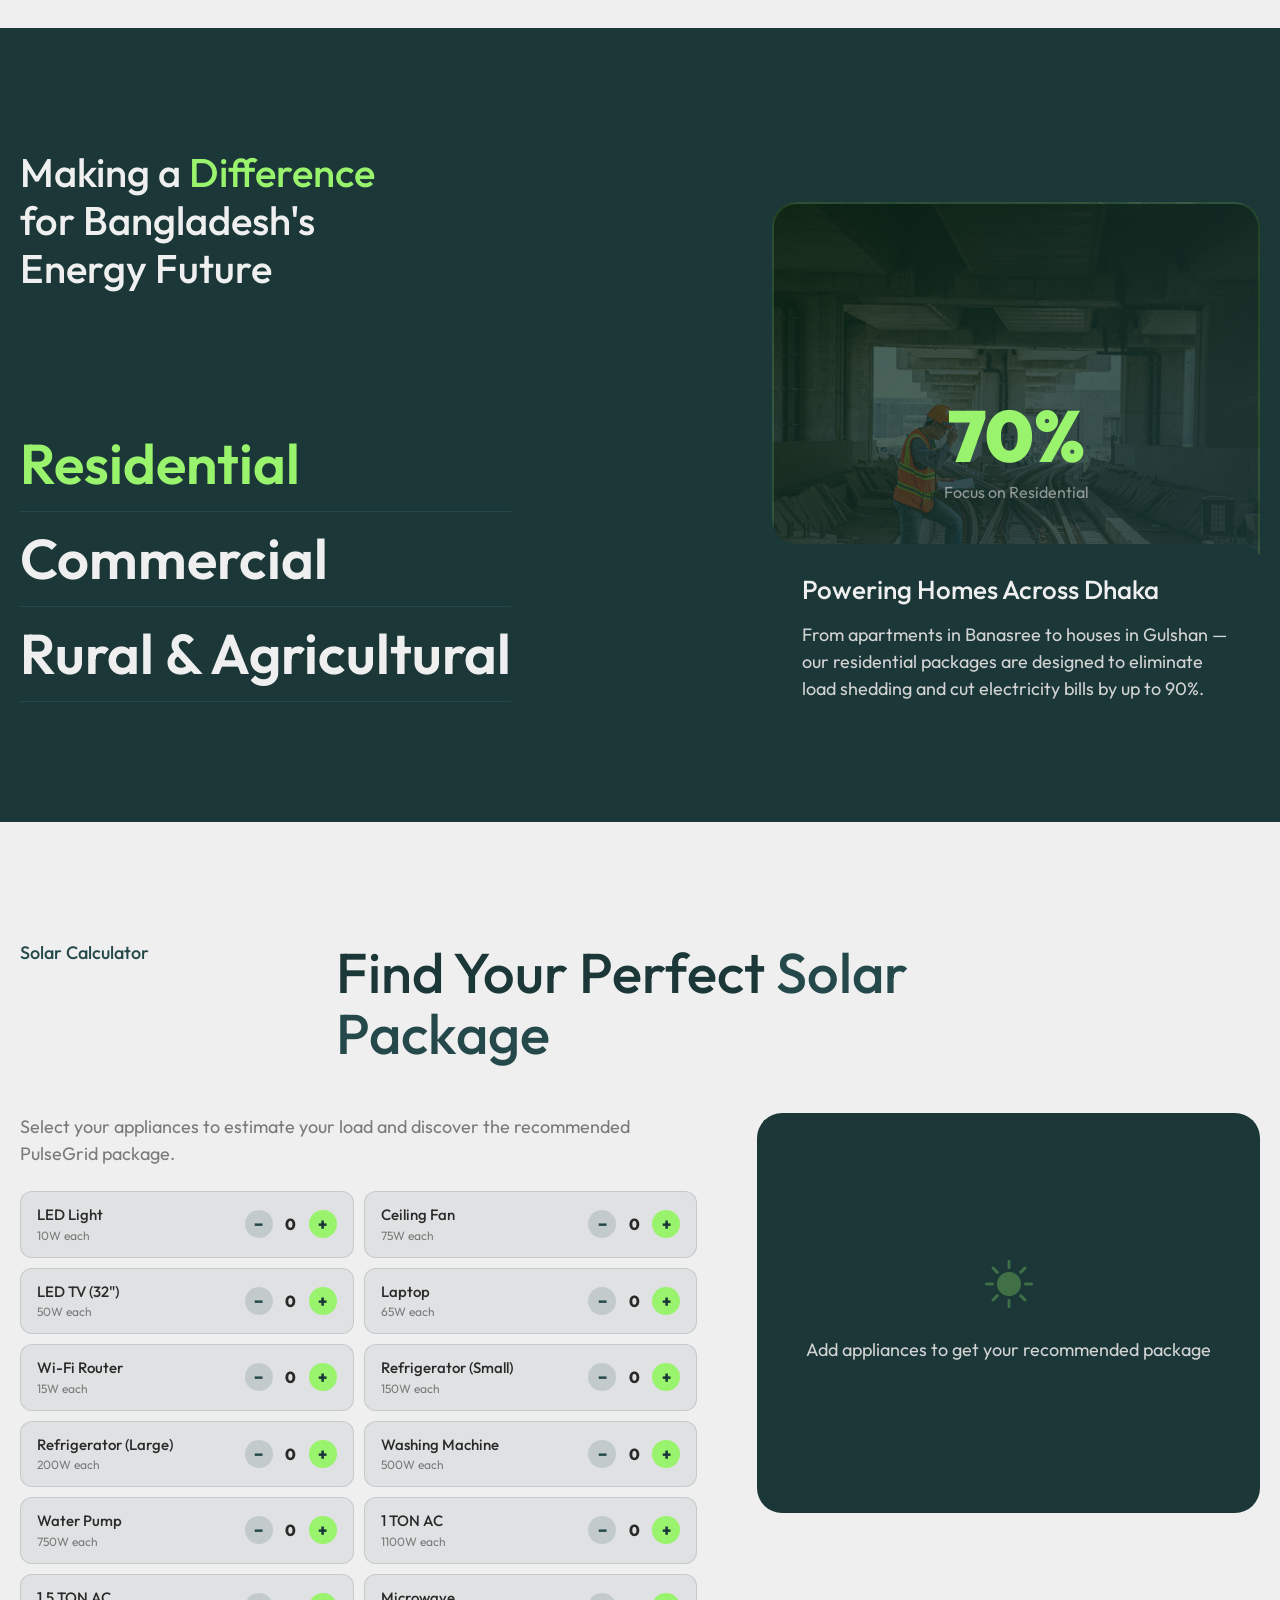
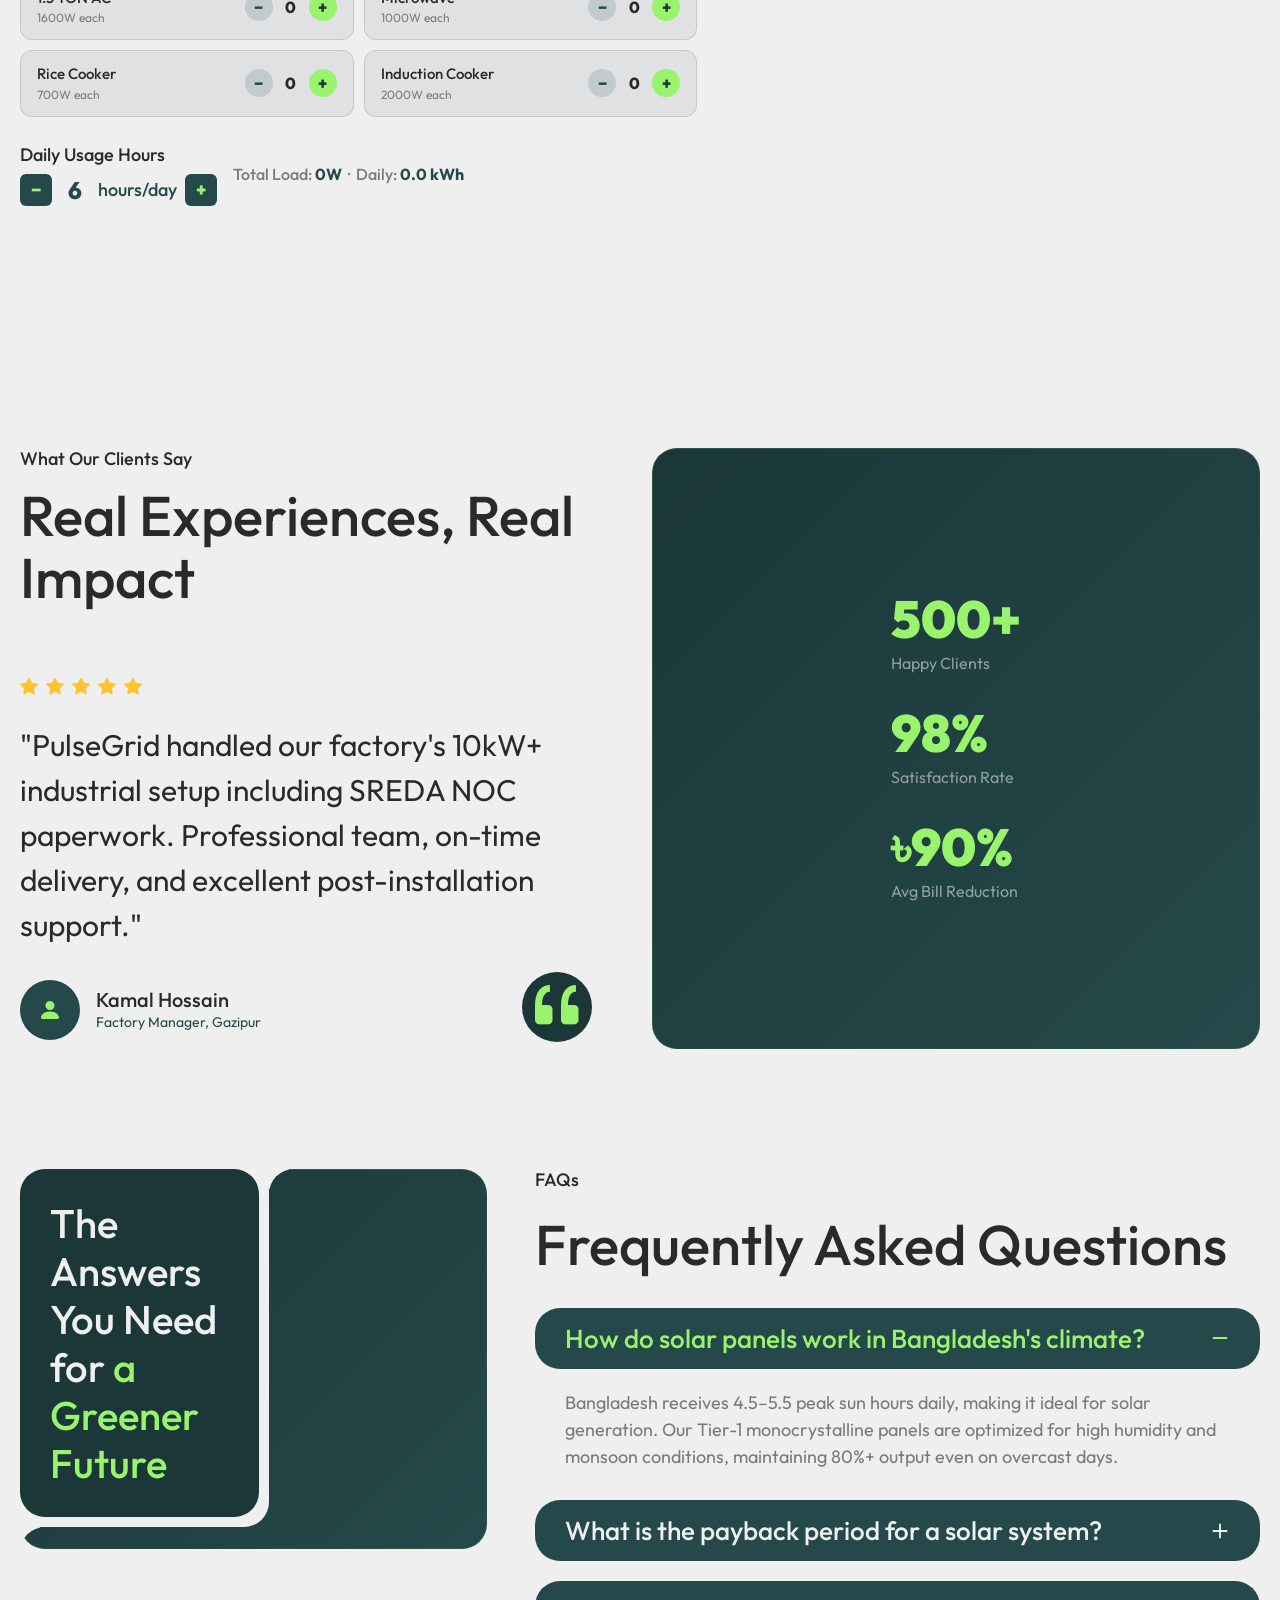
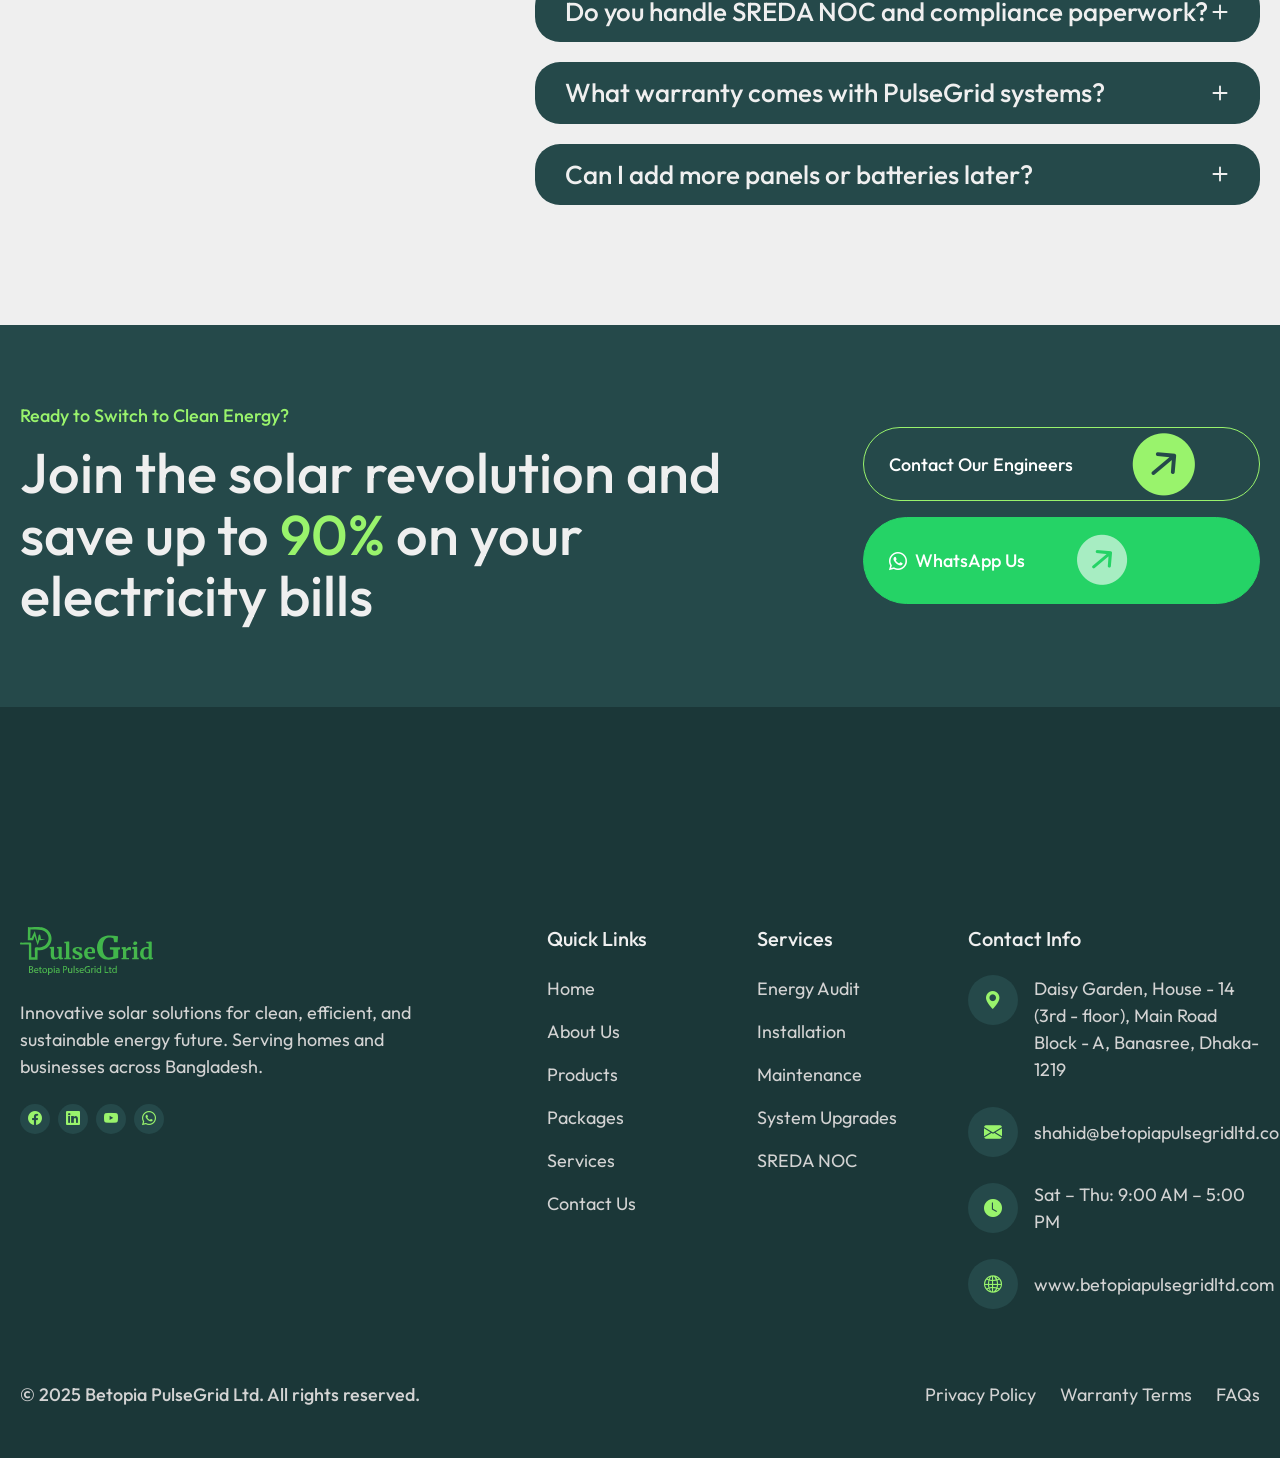
==== commit 982e103b: "fix: update solar package pricing and technical specifications in index.html" ====
--- a/index.html
+++ b/index.html
@@ -417,7 +417,7 @@
                     <h4 class="mb-2">The Smart Home</h4>
                     <p>6 × 500W Panels + 5kW Inverter + 1 × 51.2v200Ah Lithium Battery. Runs 1 TON AC, Induction Cooker, and full home lighting.</p>
                     <div class="d-flex align-items-center gap-3 flex-wrap mt-2">
-                      <div class="pkg-price">৳2,88,500 – 4,48,500</div>
+                      <div class="pkg-price">৳2,88,000 – 4,48,000</div>
                       <a href="pricing-plan.html" class="btn-cta-secondary">Get Quote<i class="bi bi-arrow-right-short"></i></a>
                     </div>
                   </div>
@@ -960,13 +960,14 @@
 ];
 
 const PACKAGES = [
-  { id:"P1", name:"Essential Starter", kw:"1kW", panels:"2 × 550W", inv:"1.5kVA Hybrid", bat:"1 × 150Ah", price:"৳80,000 – 1,10,000", maxW:1000 },
-  { id:"P2", name:"Apartment Plus",   kw:"1.5kW", panels:"3 × 550W", inv:"2kVA Hybrid",  bat:"2 × 150Ah", price:"৳1,20,000 – 1,55,000", maxW:1500 },
-  { id:"P3", name:"Family Comfort",   kw:"2kW",   panels:"4 × 550W", inv:"3kVA",         bat:"2 × 200Ah", price:"৳1,65,000 – 2,10,000", maxW:2000 },
-  { id:"P4", name:"Smart Home",       kw:"3kW",   panels:"6 × 550W", inv:"3.6kW",        bat:"4 × 150Ah", price:"৳2,50,000 – 3,20,000", maxW:3000 },
-  { id:"P5", name:"Luxury Suite",     kw:"4kW",   panels:"8 × 550W", inv:"5kW",          bat:"4 × 200Ah", price:"৳3,40,000 – 4,10,000", maxW:4000 },
-  { id:"P6", name:"Full Freedom",     kw:"5kW",   panels:"10 × 550W",inv:"6kW",          bat:"5kWh Li",   price:"৳4,50,000 – 5,80,000", maxW:5000 },
-  { id:"P7", name:"Estate Master",    kw:"10kW",  panels:"20 × 550W",inv:"10kW",         bat:"10kWh Li",  price:"৳8,50,000 – 11,50,000", maxW:10000 },
+  { id:"P0", name:"Go Solar",          kw:"0.5kW", panels:"1 × 500W",  inv:"1.2kVA Smart Hybrid", bat:"1 × 12v200Ah Lithium", price:"৳39,950 – 95,500",   maxW:500 },
+  { id:"P1", name:"Essential Starter", kw:"1kW",   panels:"2 × 500W",  inv:"2.2kW Smart Hybrid",  bat:"1 × 24v200Ah Lithium", price:"৳62,500 – 1,88,000", maxW:1000 },
+  { id:"P2", name:"Apartment Plus",    kw:"1.5kW", panels:"3 × 500W",  inv:"3kW Smart Hybrid",    bat:"1 × 25.6v200Ah Lithium", price:"৳1,48,000 – 2,48,000", maxW:1500 },
+  { id:"P3", name:"Family Comfort",    kw:"2kW",   panels:"4 × 500W",  inv:"3.5kW Smart Hybrid",  bat:"1 × 48v200Ah Lithium", price:"৳1,88,000 – 3,48,000", maxW:2000 },
+  { id:"P4", name:"Smart Home",        kw:"3kW",   panels:"6 × 500W",  inv:"5kW Smart Hybrid",    bat:"1 × 51.2v200Ah Lithium", price:"৳2,88,000 – 4,48,000", maxW:3000 },
+  { id:"P5", name:"Luxury Suite",      kw:"4kW",   panels:"8 × 500W",  inv:"6kW Smart Hybrid",    bat:"1 × 51.2v314Ah Lithium", price:"৳3,48,000 – 5,48,000", maxW:4000 },
+  { id:"P6", name:"Full Freedom",      kw:"5kW",   panels:"10 × 500W", inv:"8.2kW Smart Hybrid",  bat:"1 × 51.2v314Ah Lithium", price:"৳3,99,000 – 6,48,000", maxW:5000 },
+  { id:"P7", name:"Estate Master",     kw:"10kW",  panels:"20 × 500W", inv:"12.6kW Smart Hybrid", bat:"2 × 51.2v314Ah Lithium", price:"৳7,98,000 – 13,48,000", maxW:10000 },
 ];
 
 // ─── STATE ────────────────────────────────────────────────
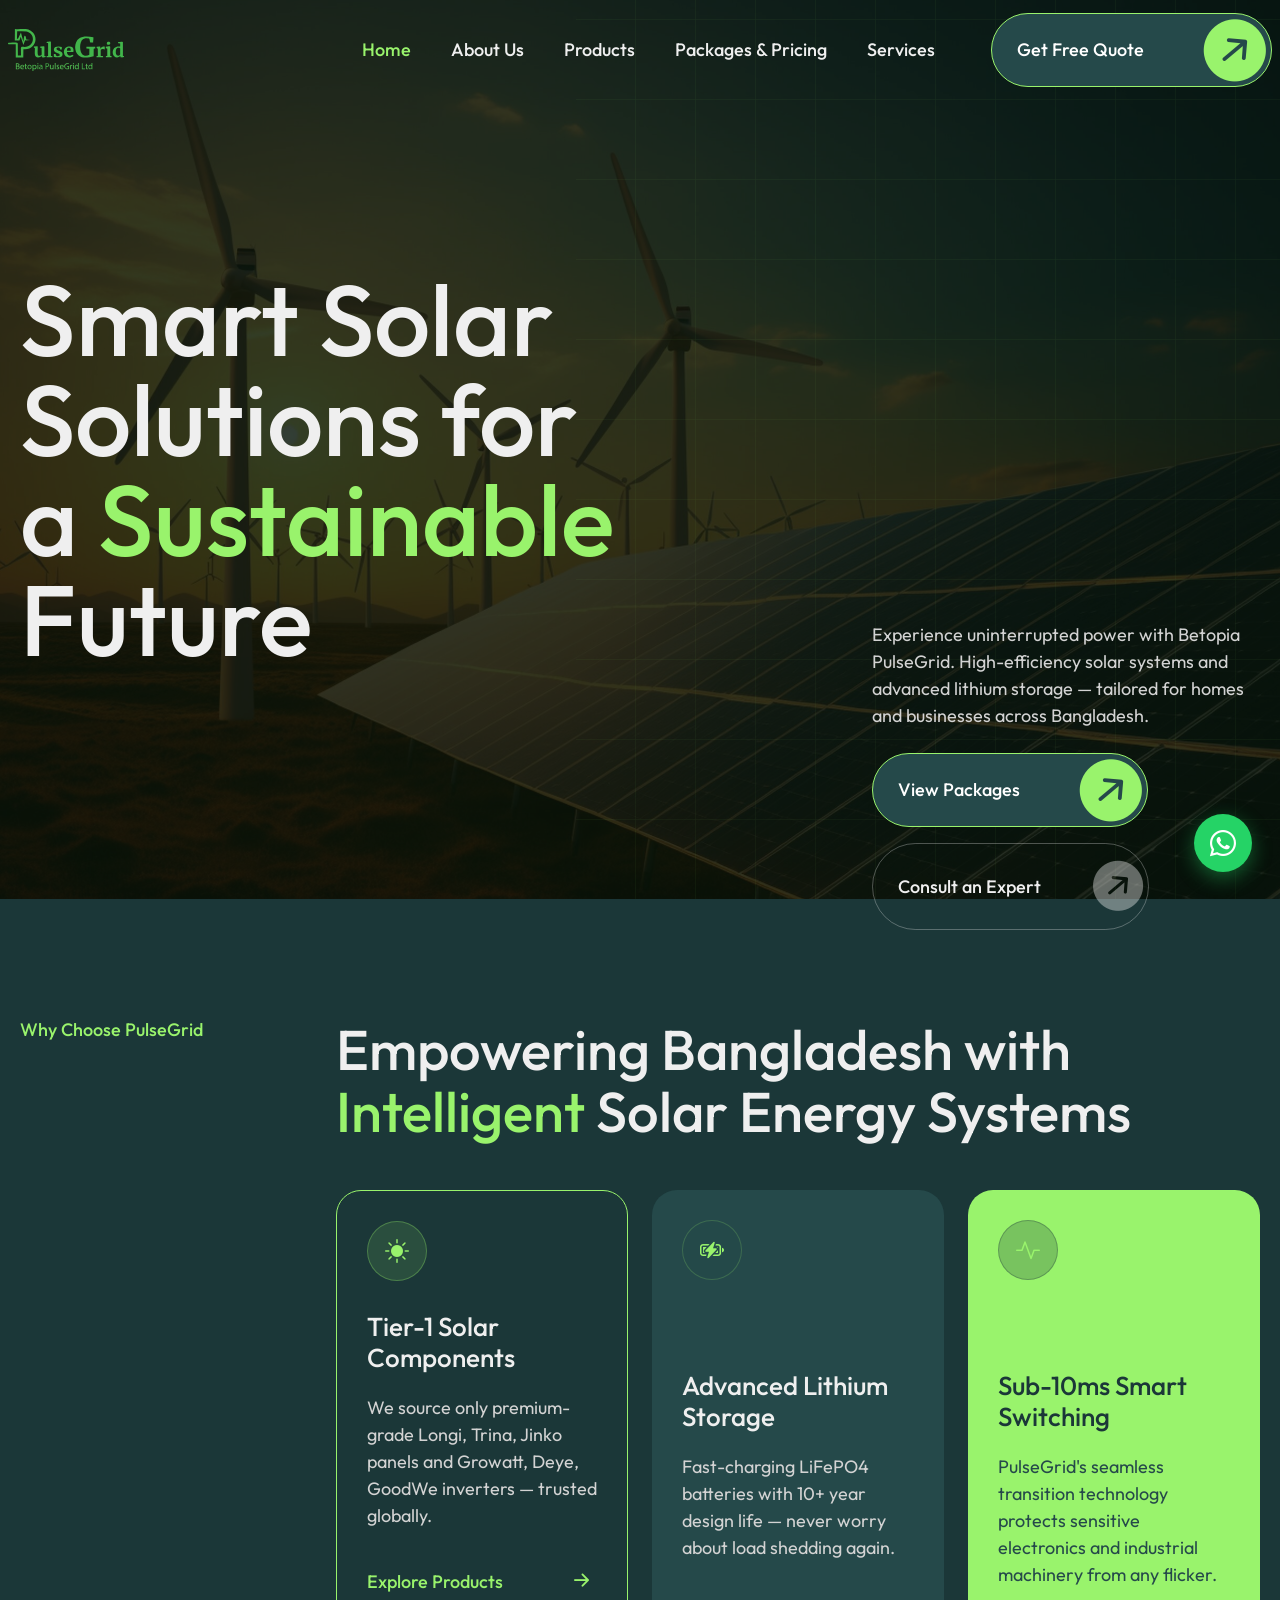
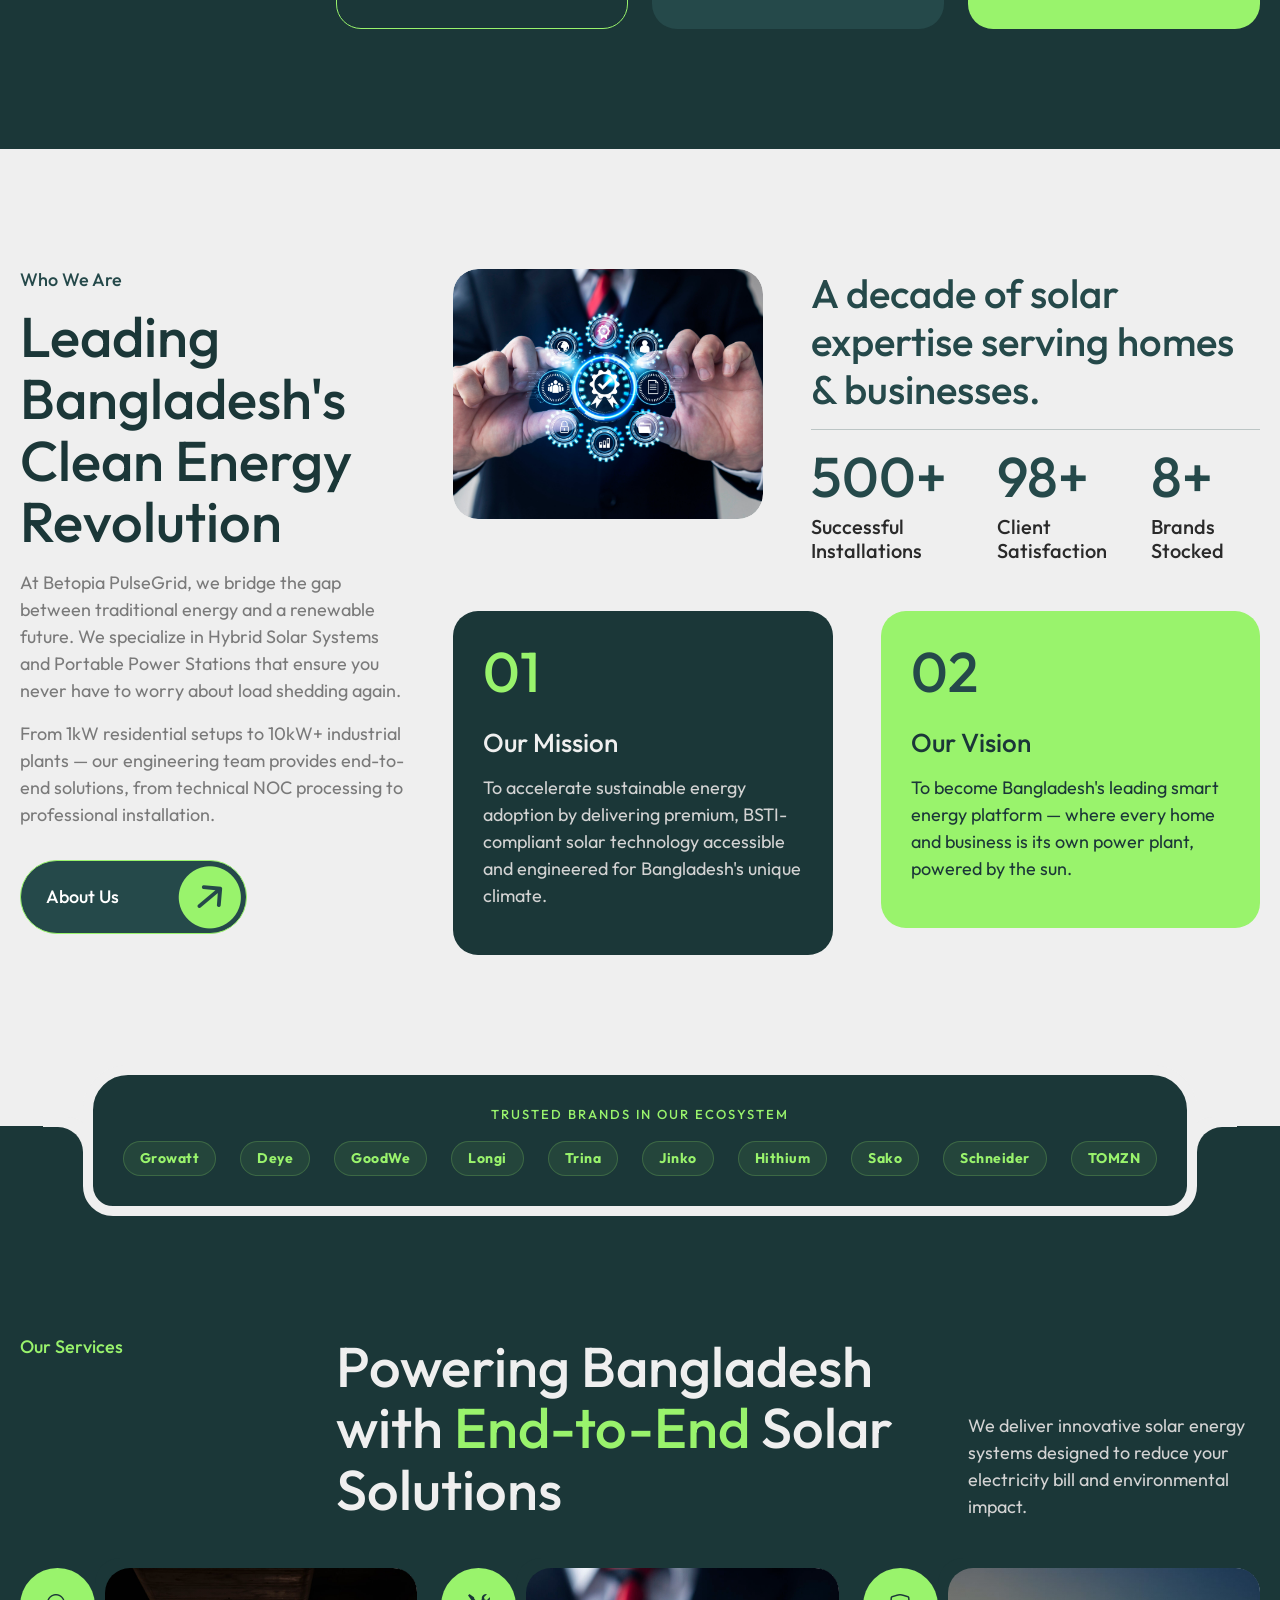
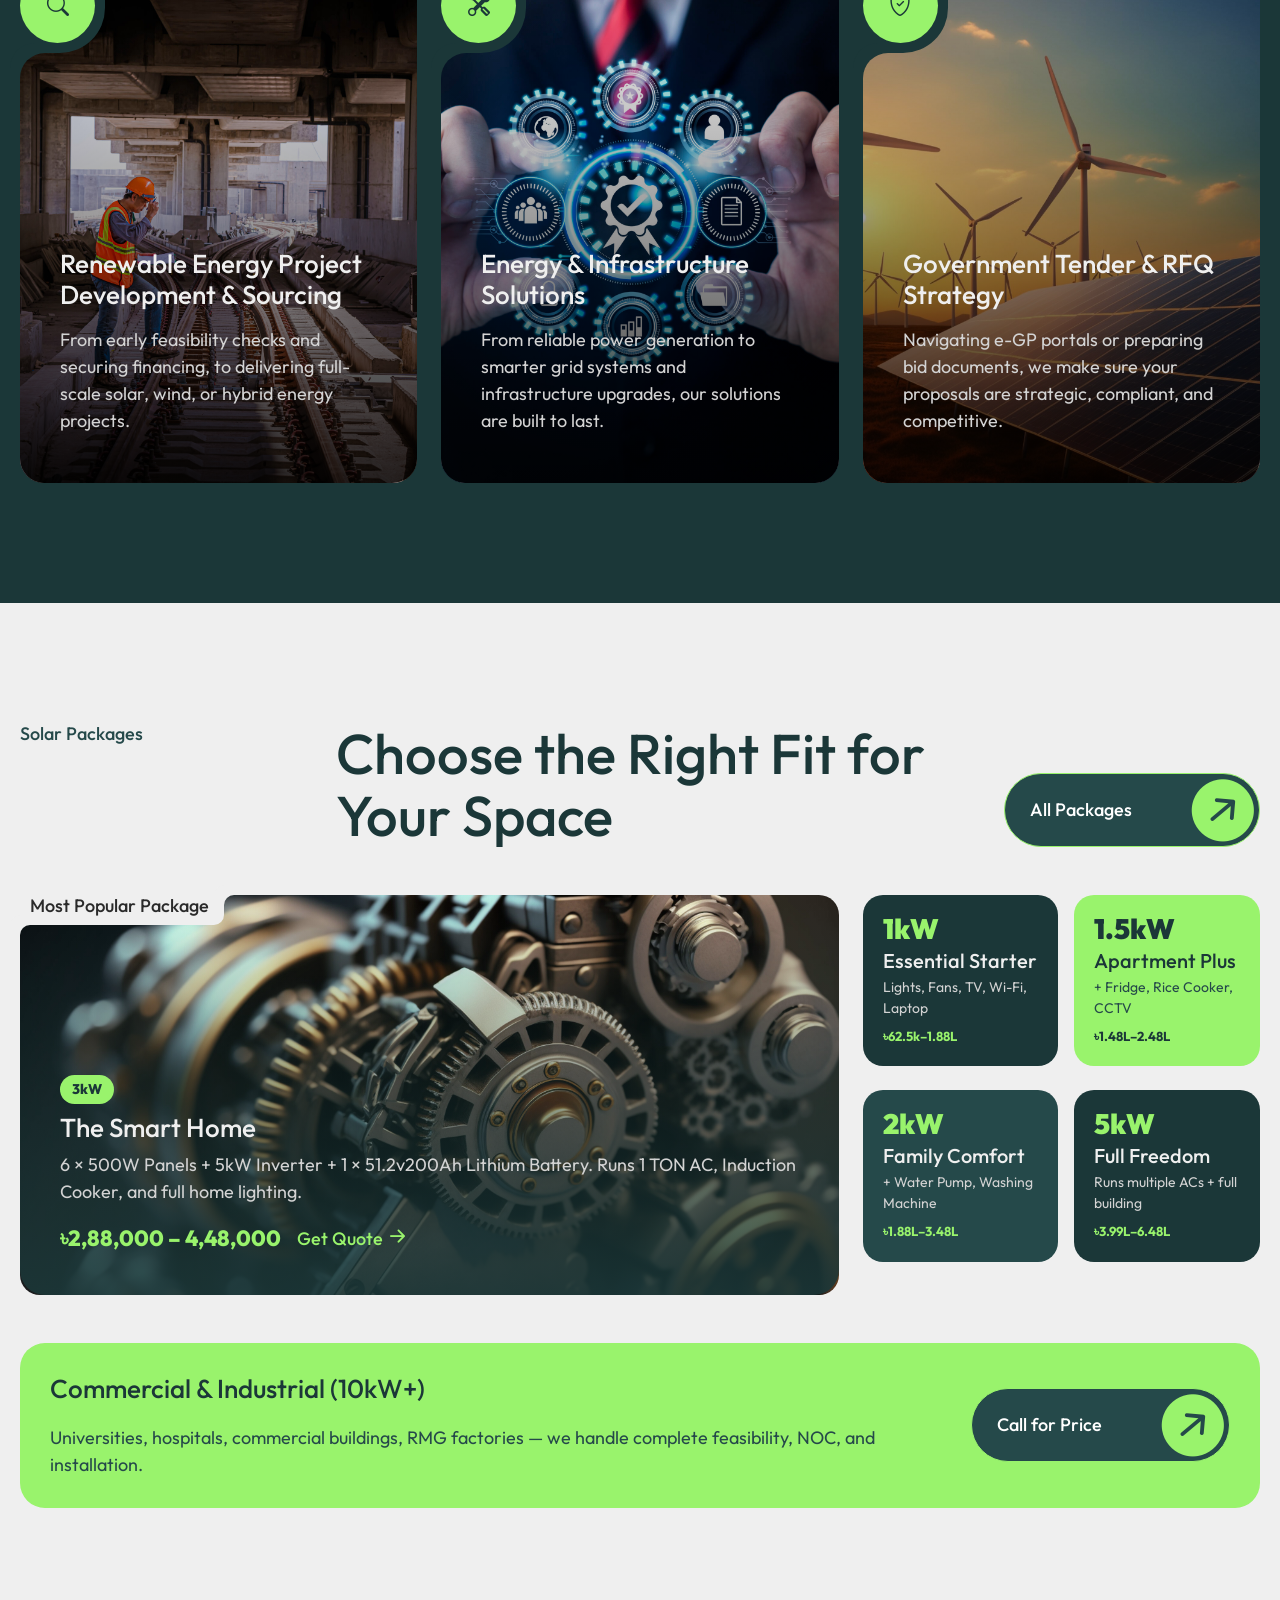
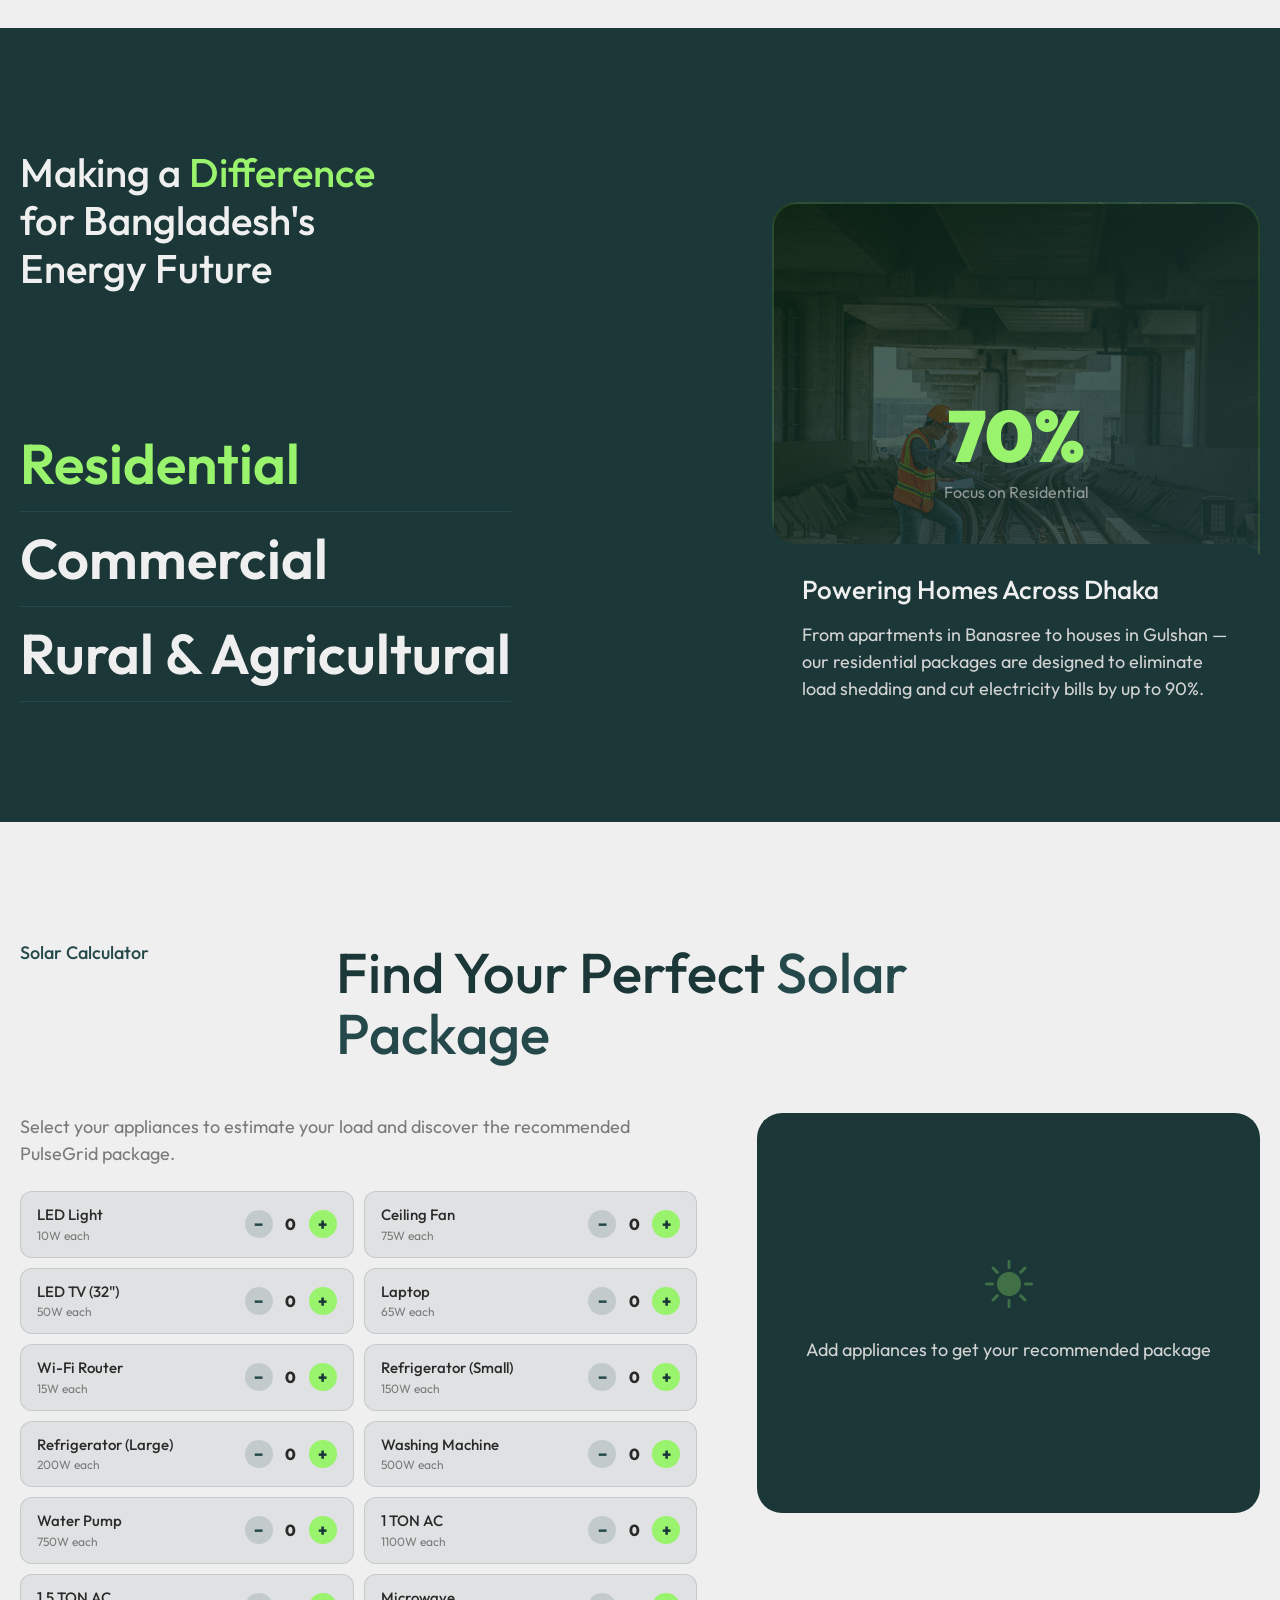
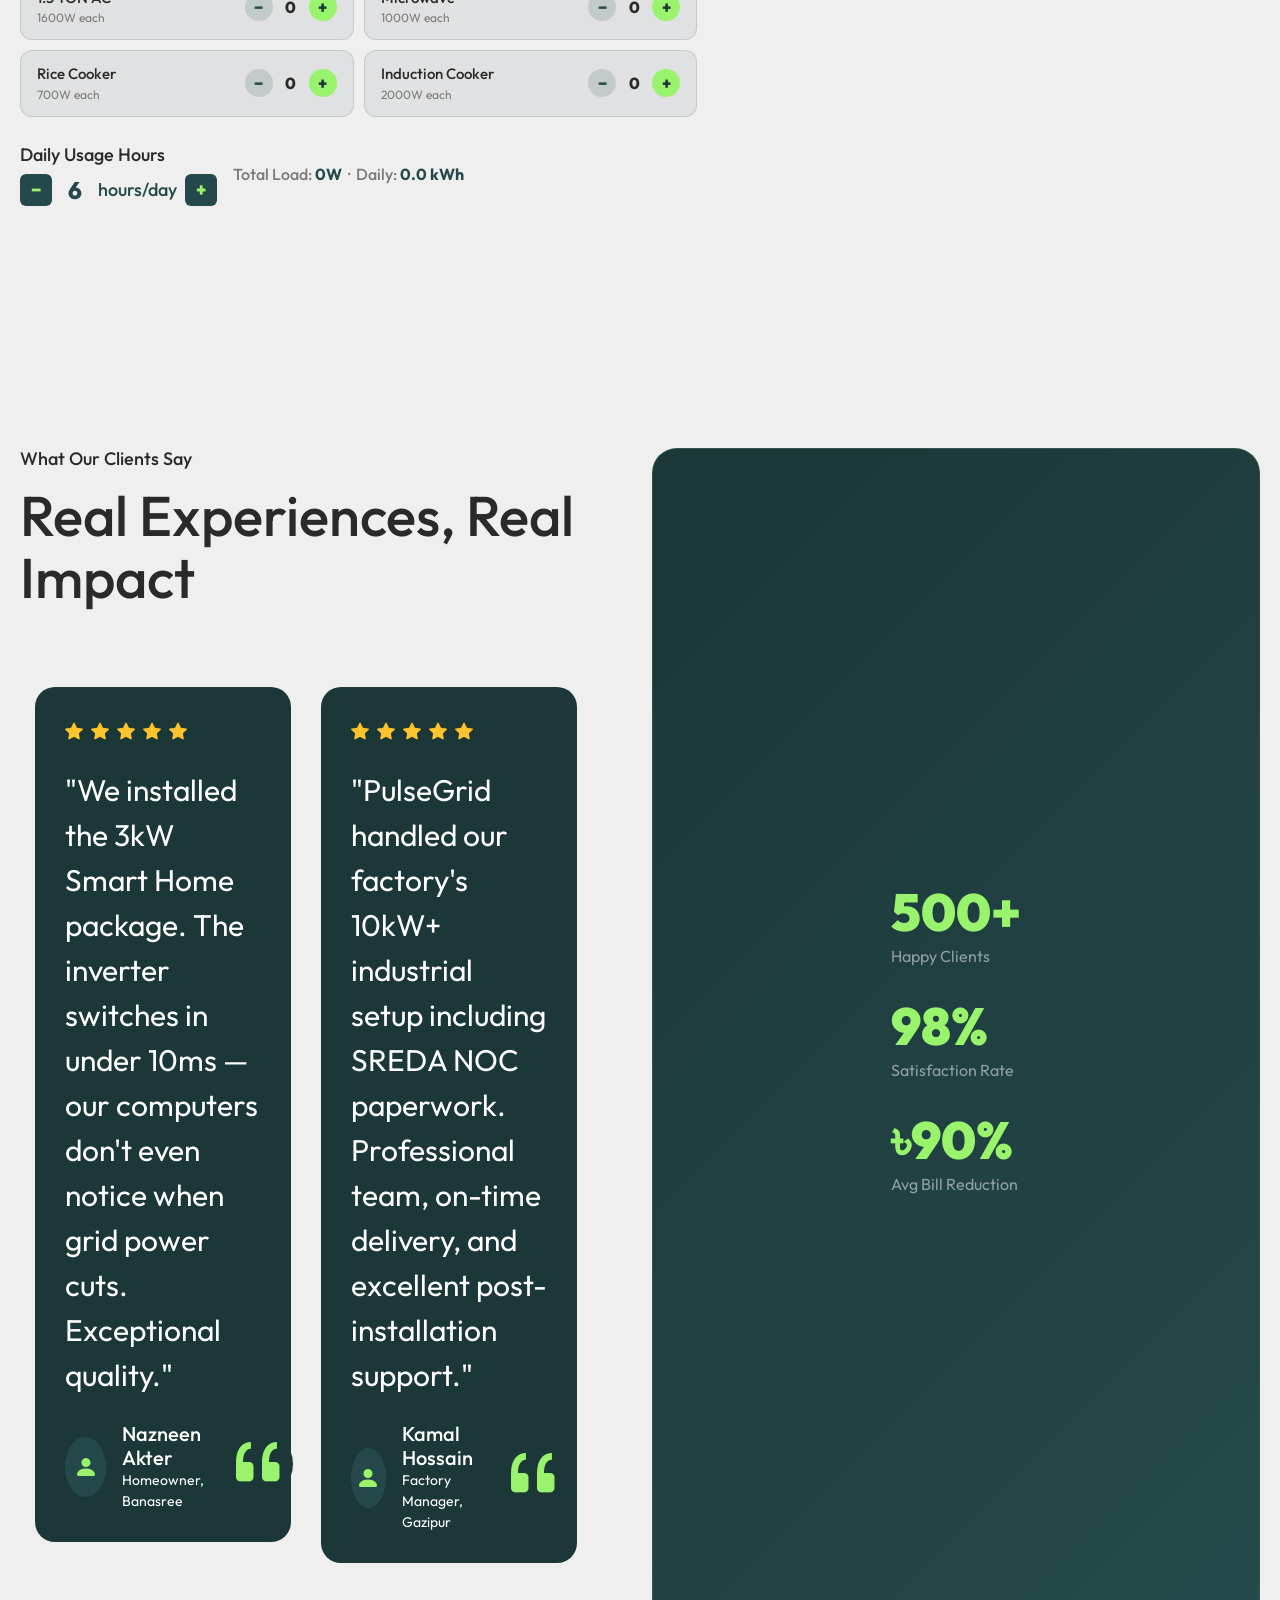
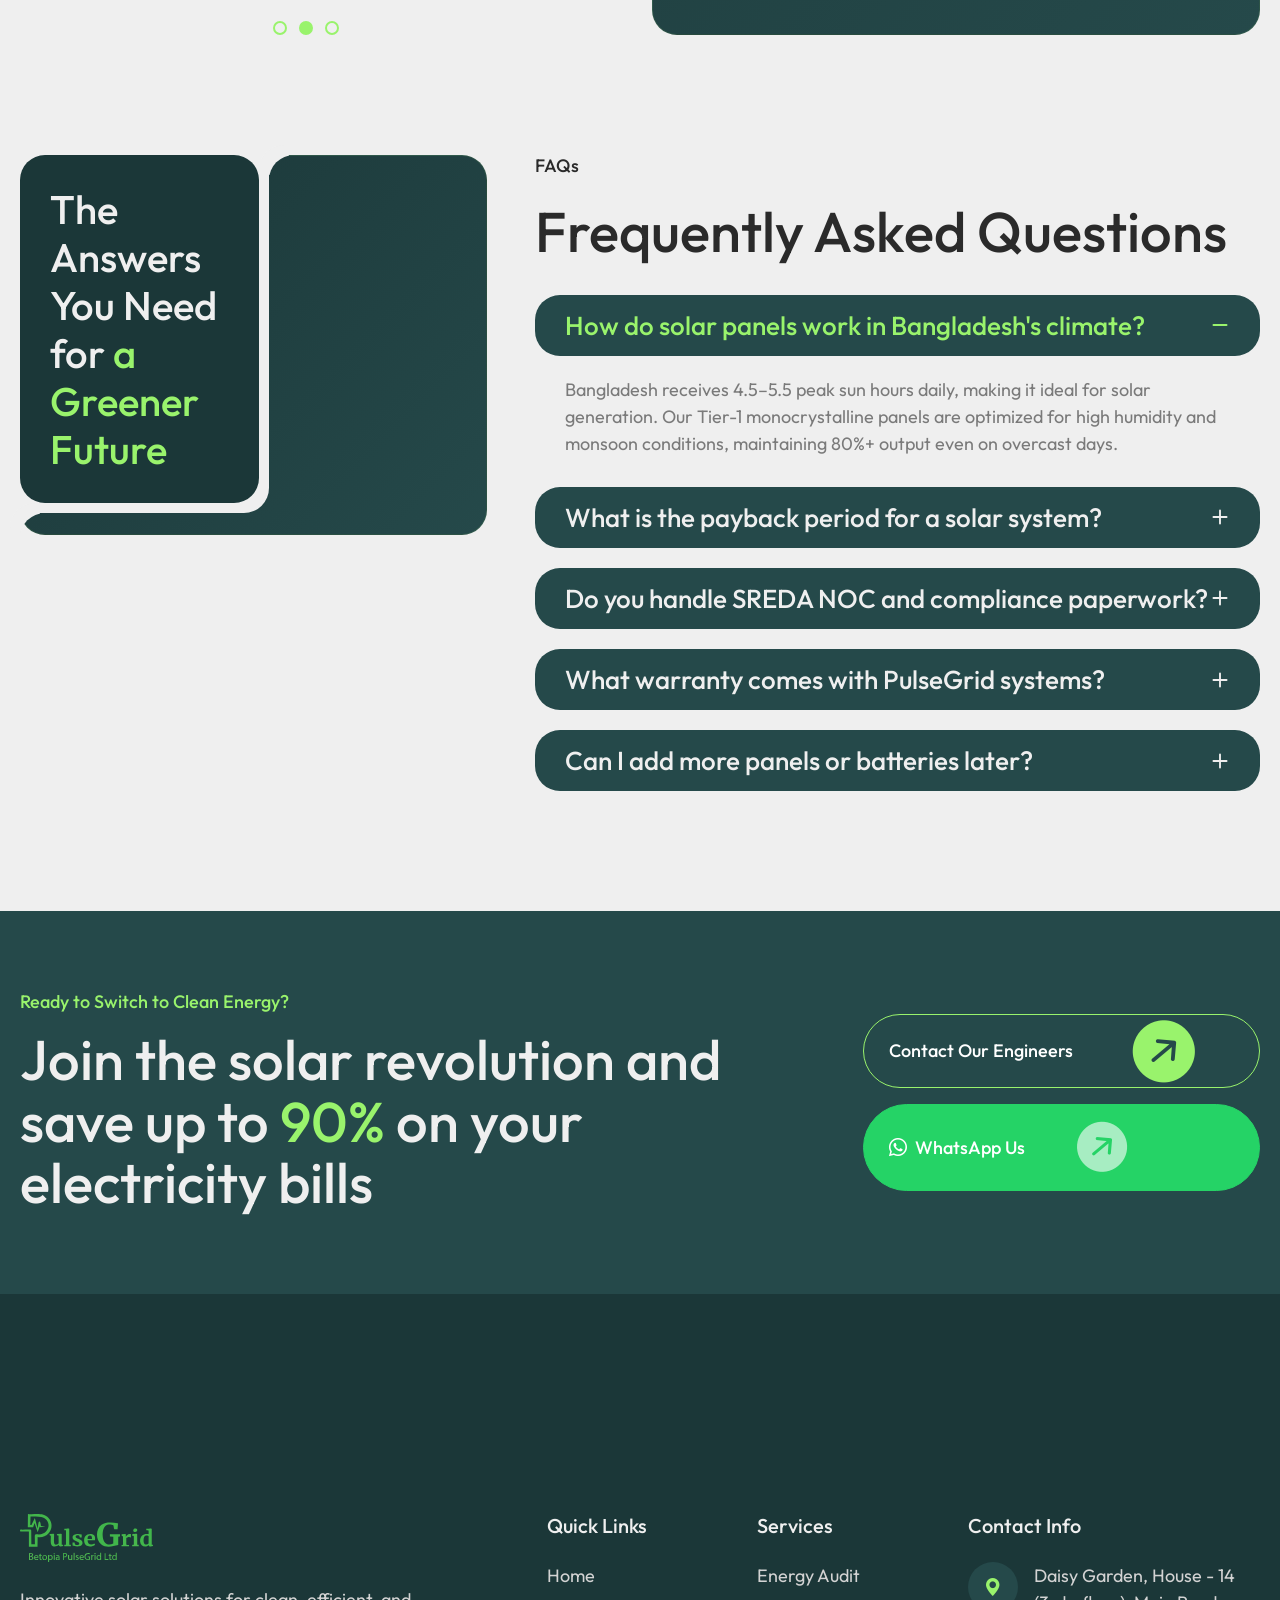
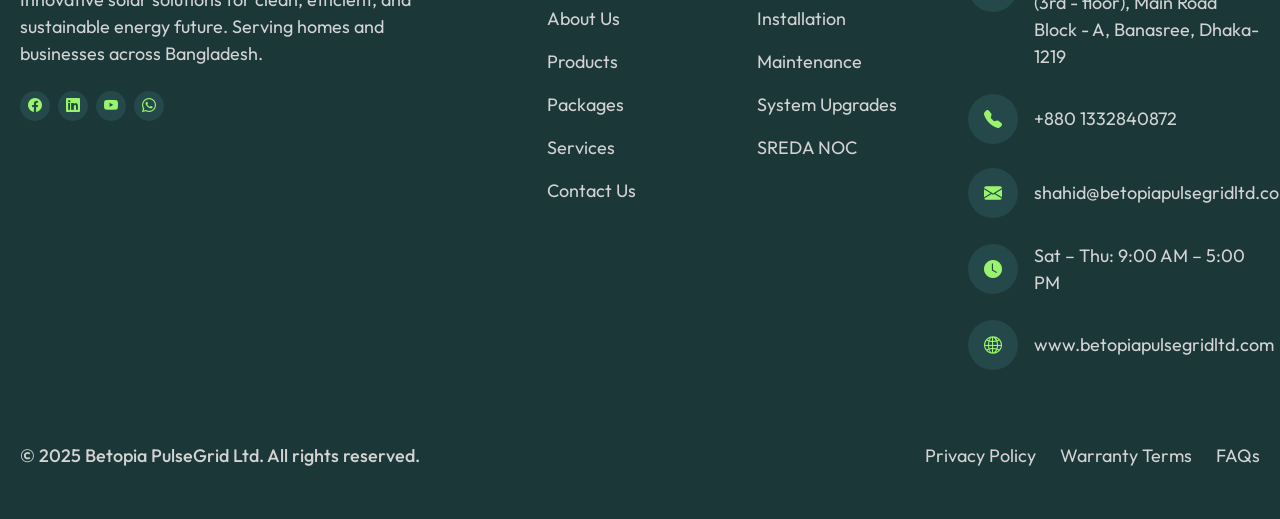
==== commit 9a99cfe7: "feat: standardize battery backup time to 2-4 hours across packages and add contact phone numbers to " ====
--- a/index.html
+++ b/index.html
@@ -888,6 +888,10 @@
               </div>
             </div>
             <div class="d-flex align-items-center gap-3">
+              <div class="icon-contact flex-shrink-0" style="width:50px;height:50px;font-size:18px;"><i class="bi bi-telephone-fill"></i></div>
+              <a href="tel:+8801332840872" class="text-color-1 footer-link">+880 1332840872</a>
+            </div>
+            <div class="d-flex align-items-center gap-3">
               <div class="icon-contact flex-shrink-0" style="width:50px;height:50px;font-size:18px;"><i class="bi bi-envelope-fill"></i></div>
               <a href="mailto:shahid@betopiapulsegridltd.com" class="text-color-1 footer-link">shahid@betopiapulsegridltd.com</a>
             </div>
@@ -1064,6 +1068,7 @@
       ["Solar Panels", pkg.panels],
       ["Inverter",     pkg.inv],
       ["Battery",      pkg.bat],
+      ["Backup Time",  "2-4 hours"],
       ["Your Load",    w + "W"],
       ["Daily Energy", kwh + " kWh"],
     ].map(([l, v]) => `
--- a/css/style.css
+++ b/css/style.css
@@ -1376,7 +1376,10 @@
 }
 
 .testimonial-box {
-  background-color: var(--background-alt-color);
+  background-color: var(--heading-color-3); /* Changed to make it look premium since it was maybe transparent or alt */
+  padding: 30px;
+  border-radius: 20px;
+  margin: 15px;
 }
 
 .testimonial-box img {
@@ -1385,8 +1388,42 @@
   border-radius: 50px;
 }
 
+.testimonial-box p,
+.testimonial-box h5,
+.testimonial-box span {
+  color: #ffffff !important;
+}
+
 .testimonial-box p {
   font-size: var(--text-big);
+}
+
+/* Slick Dots Styling */
+.slick-dots {
+  display: flex;
+  justify-content: center;
+  align-items: center;
+  list-style: none;
+  padding: 0;
+  margin: 30px 0 0;
+  gap: 12px;
+}
+.slick-dots li {
+  margin: 0;
+}
+.slick-dots button {
+  font-size: 0;
+  width: 14px;
+  height: 14px;
+  border-radius: 50%;
+  border: 2px solid var(--heading-color-1);
+  background-color: transparent;
+  padding: 0;
+  cursor: pointer;
+  transition: all 0.3s ease;
+}
+.slick-dots .slick-active button {
+  background-color: var(--heading-color-1);
 }
 
 .testimonial-box .bi-quote::before {
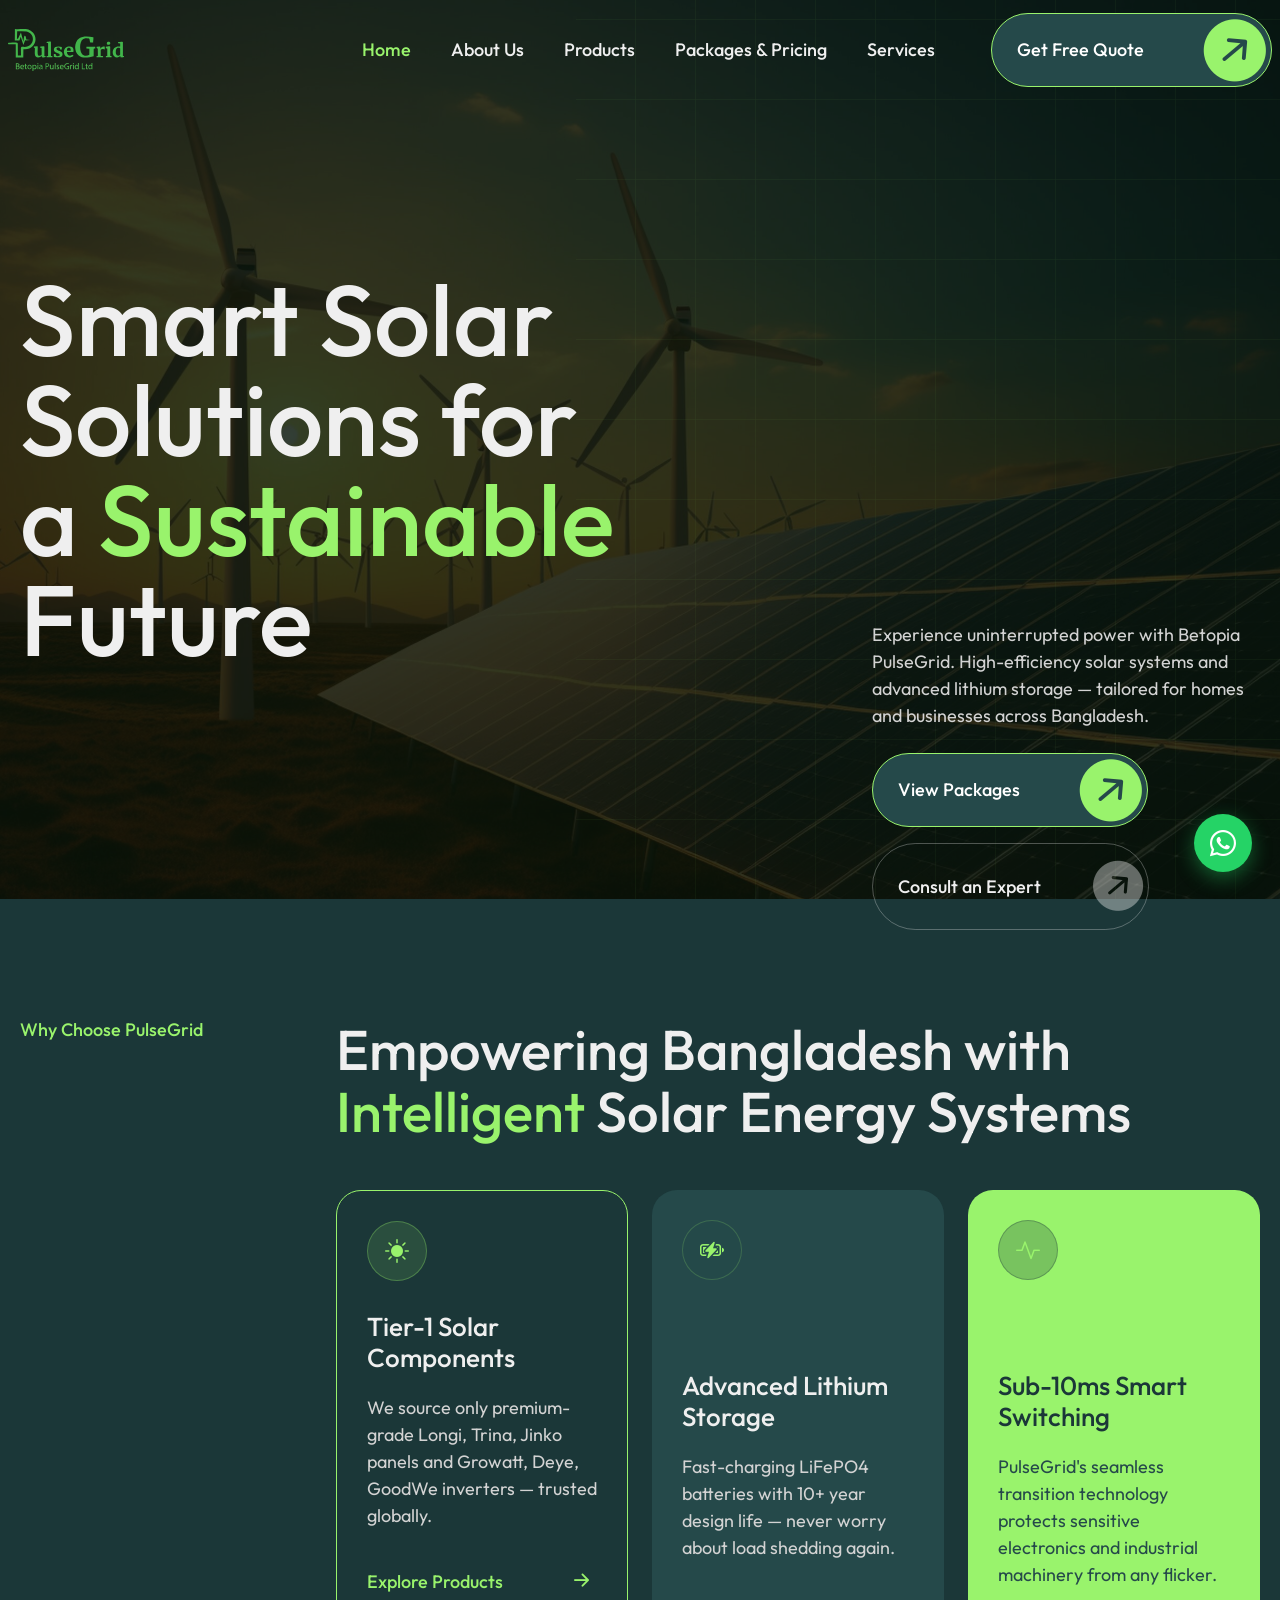
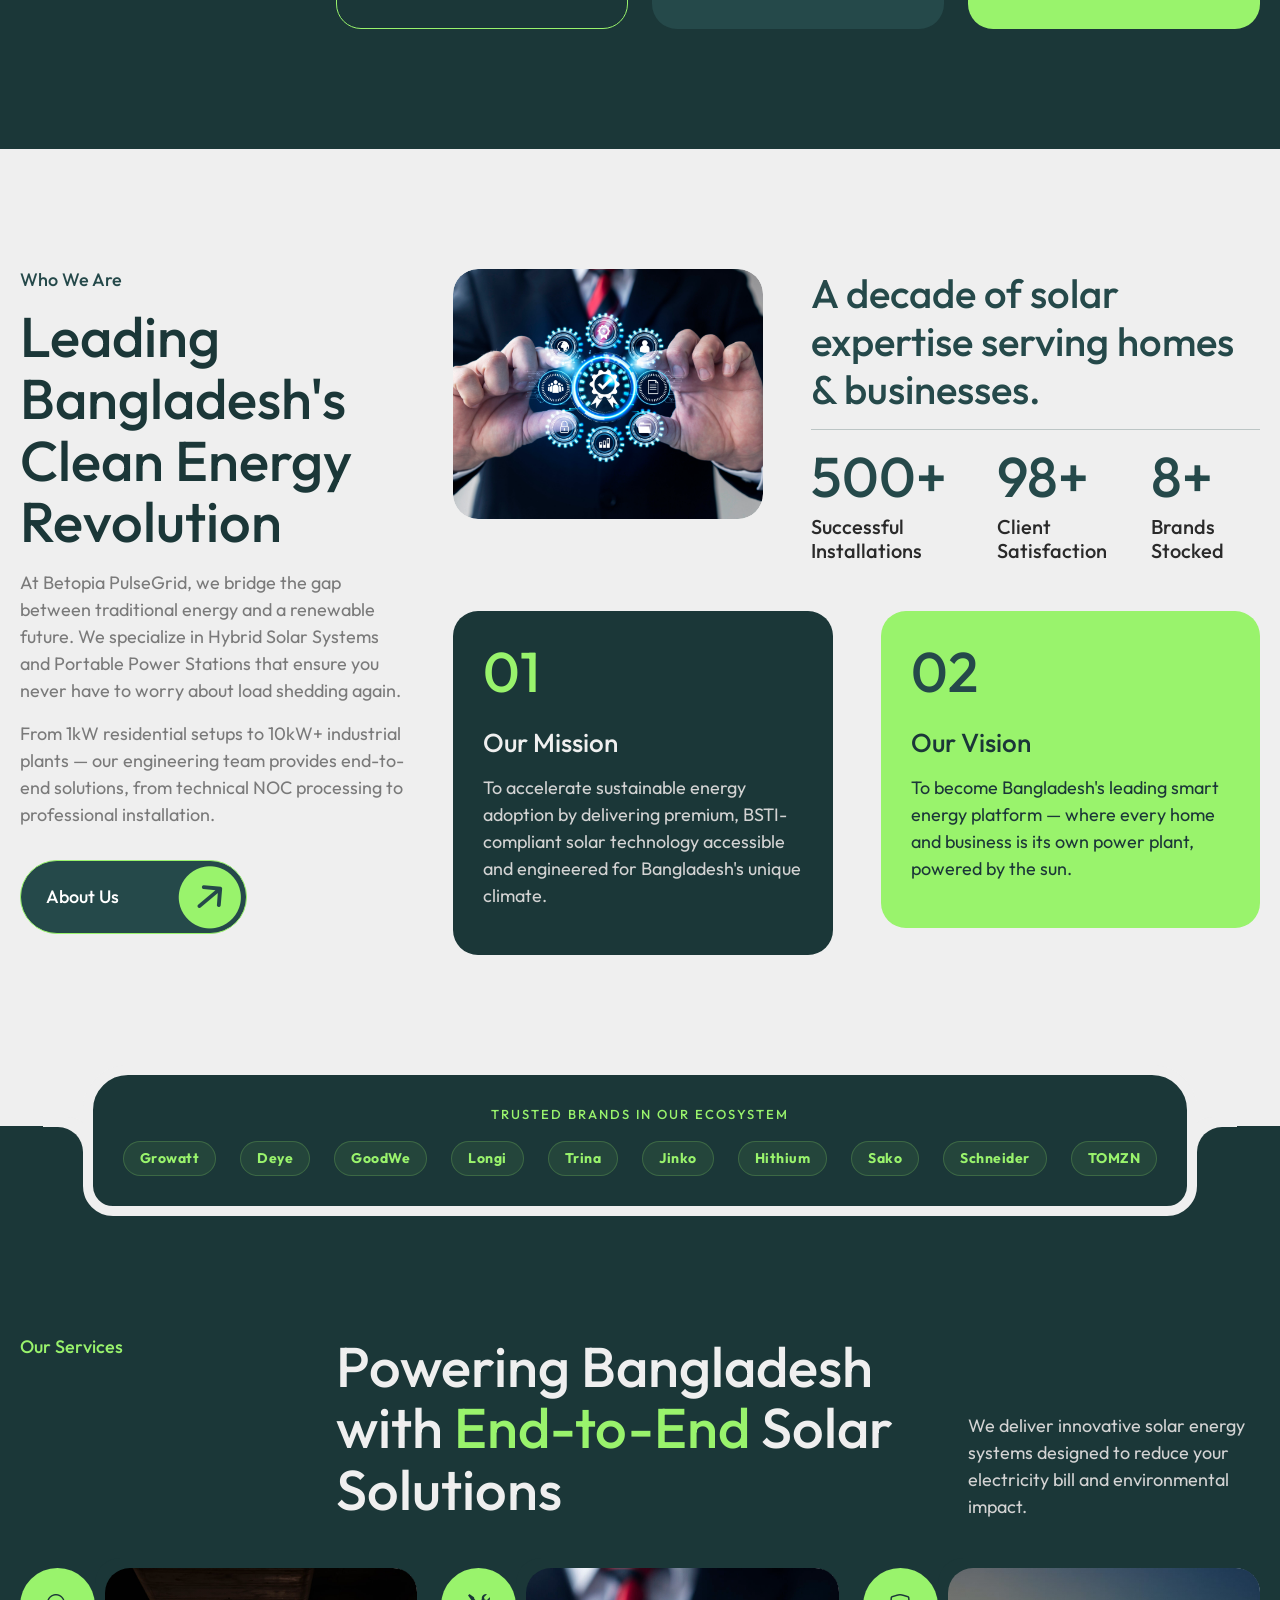
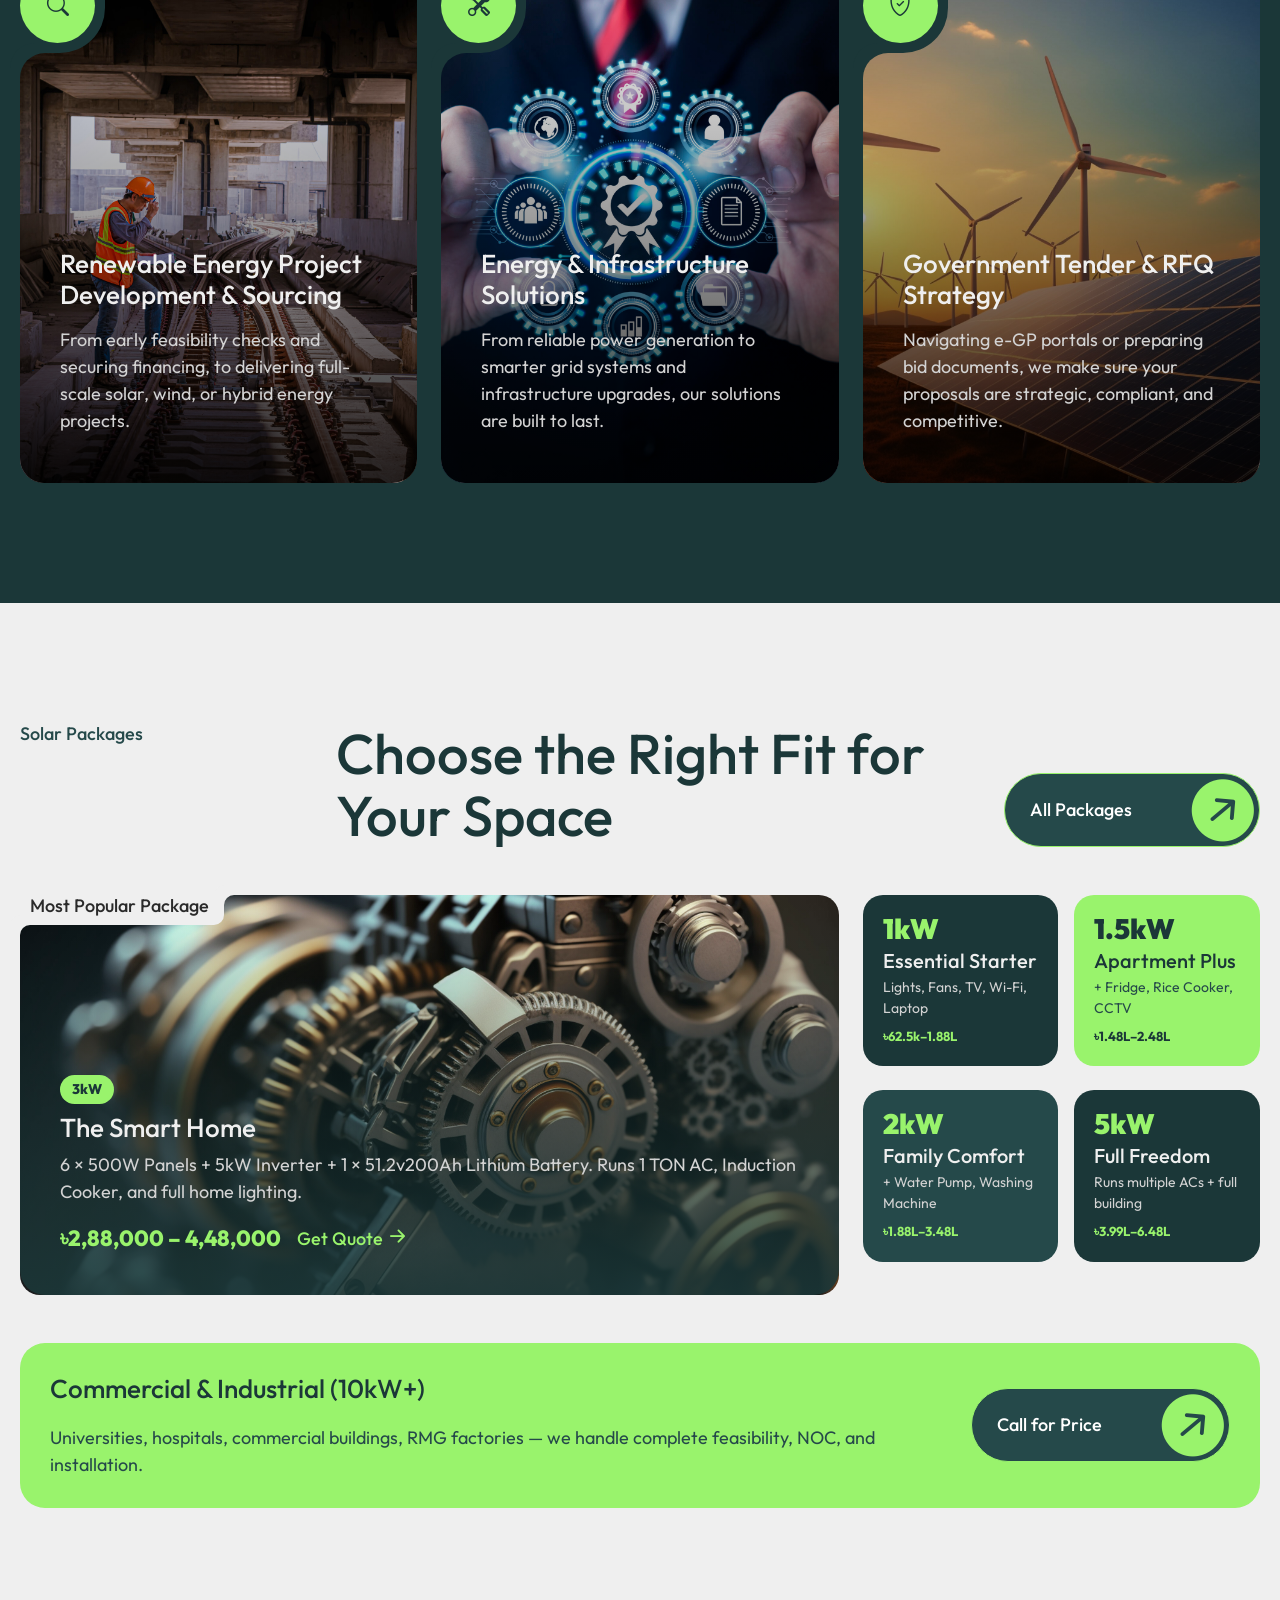
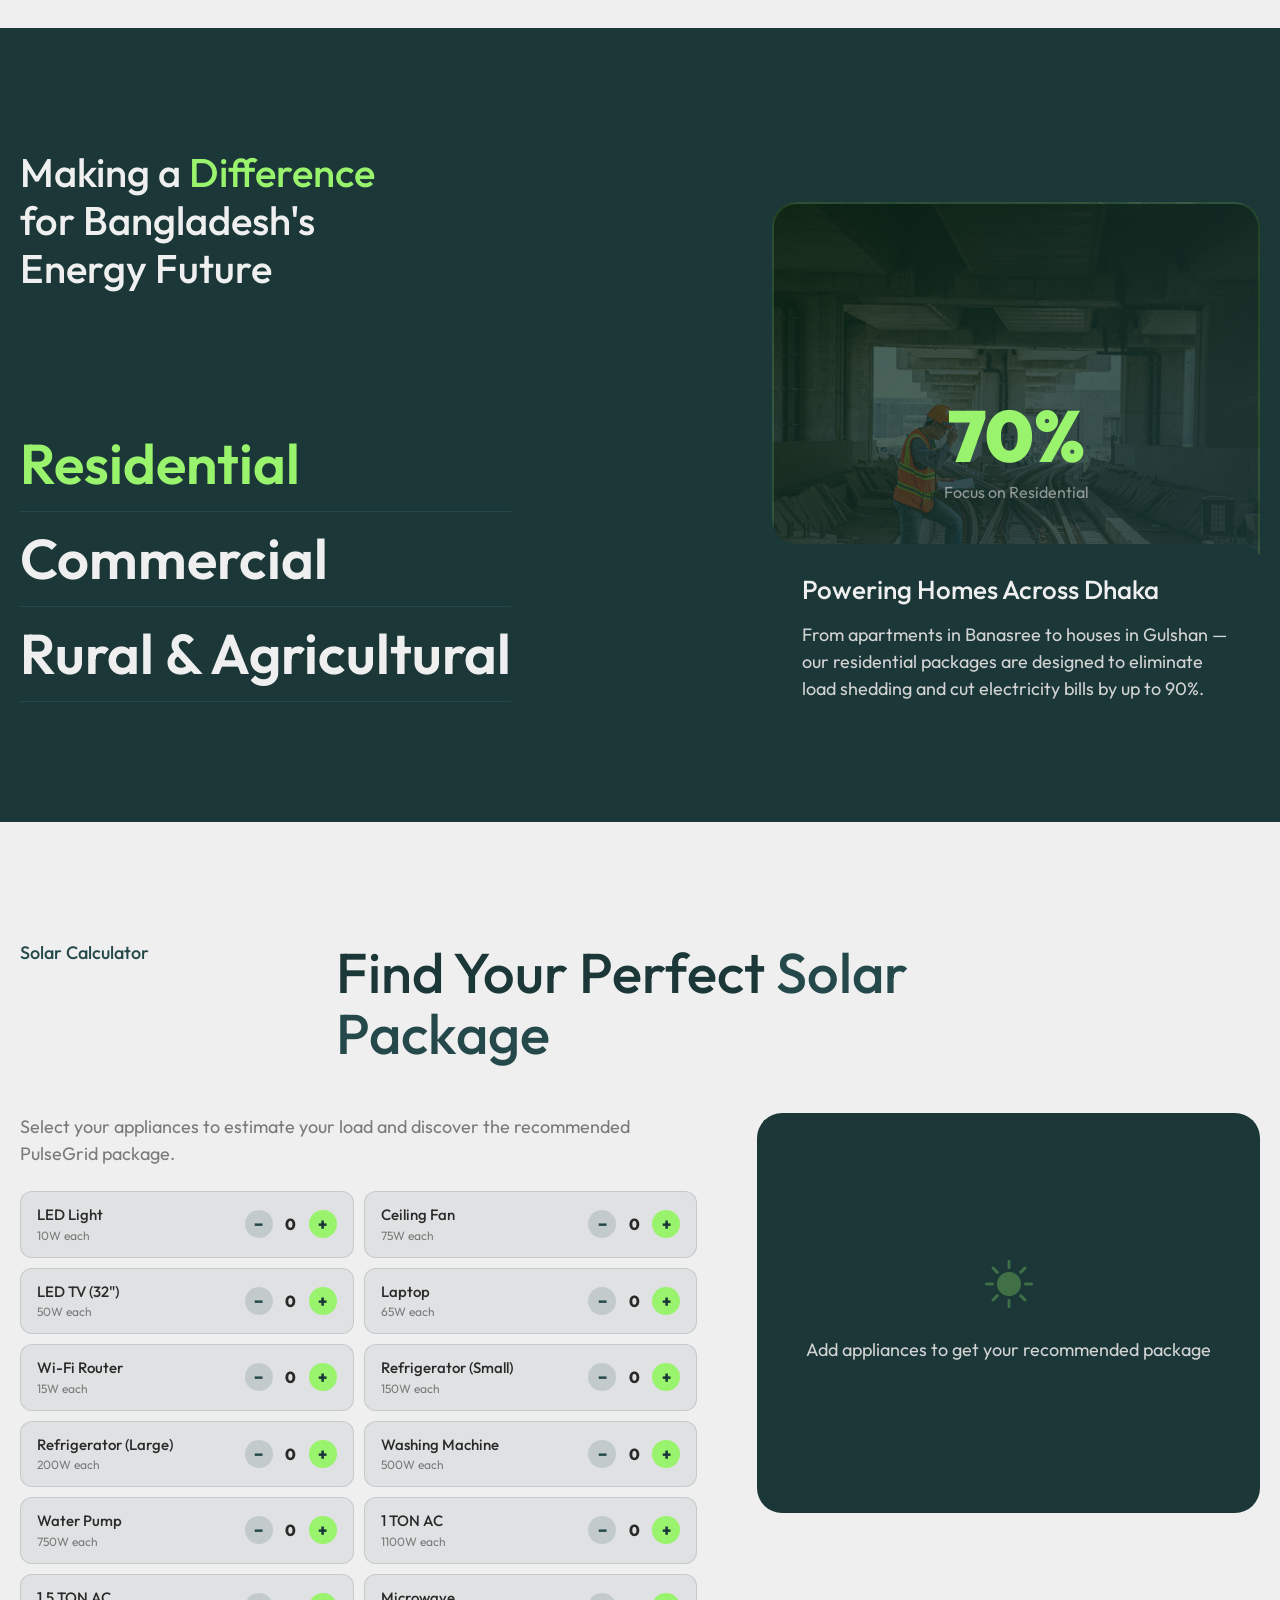
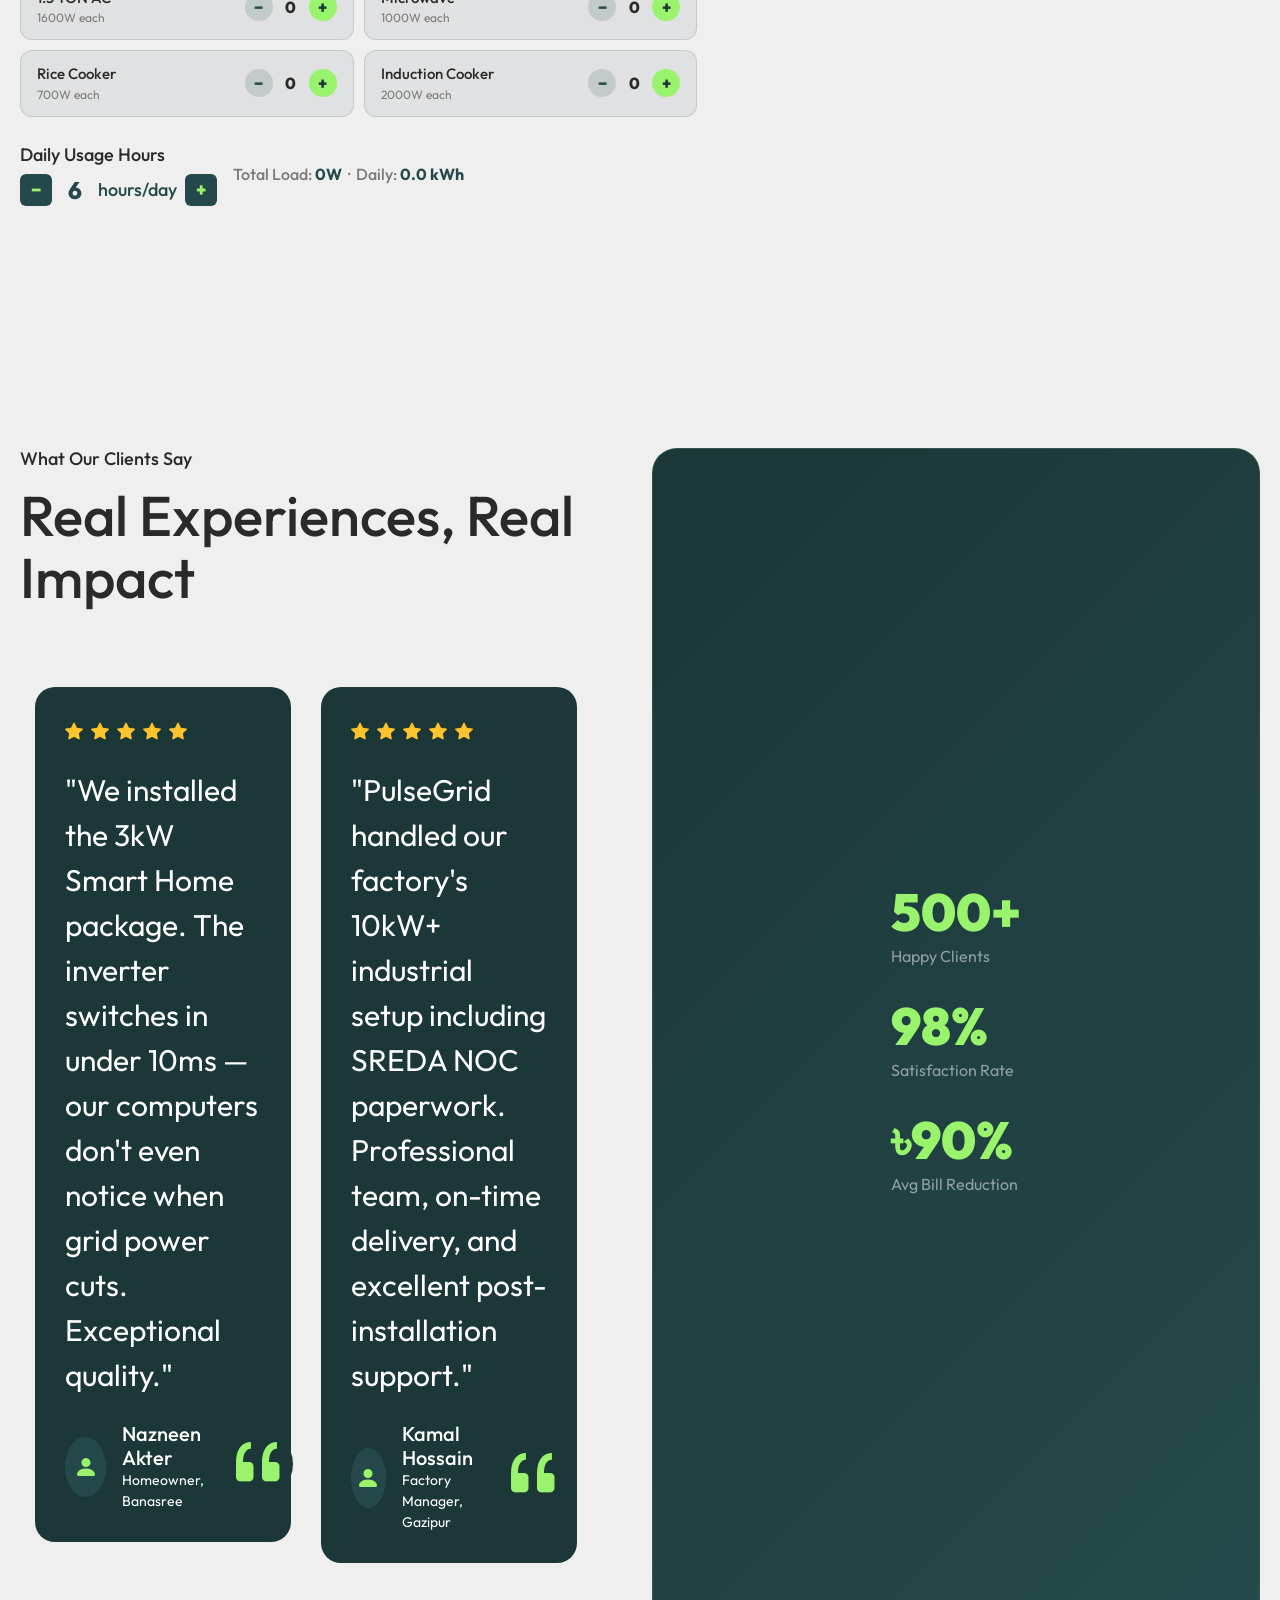
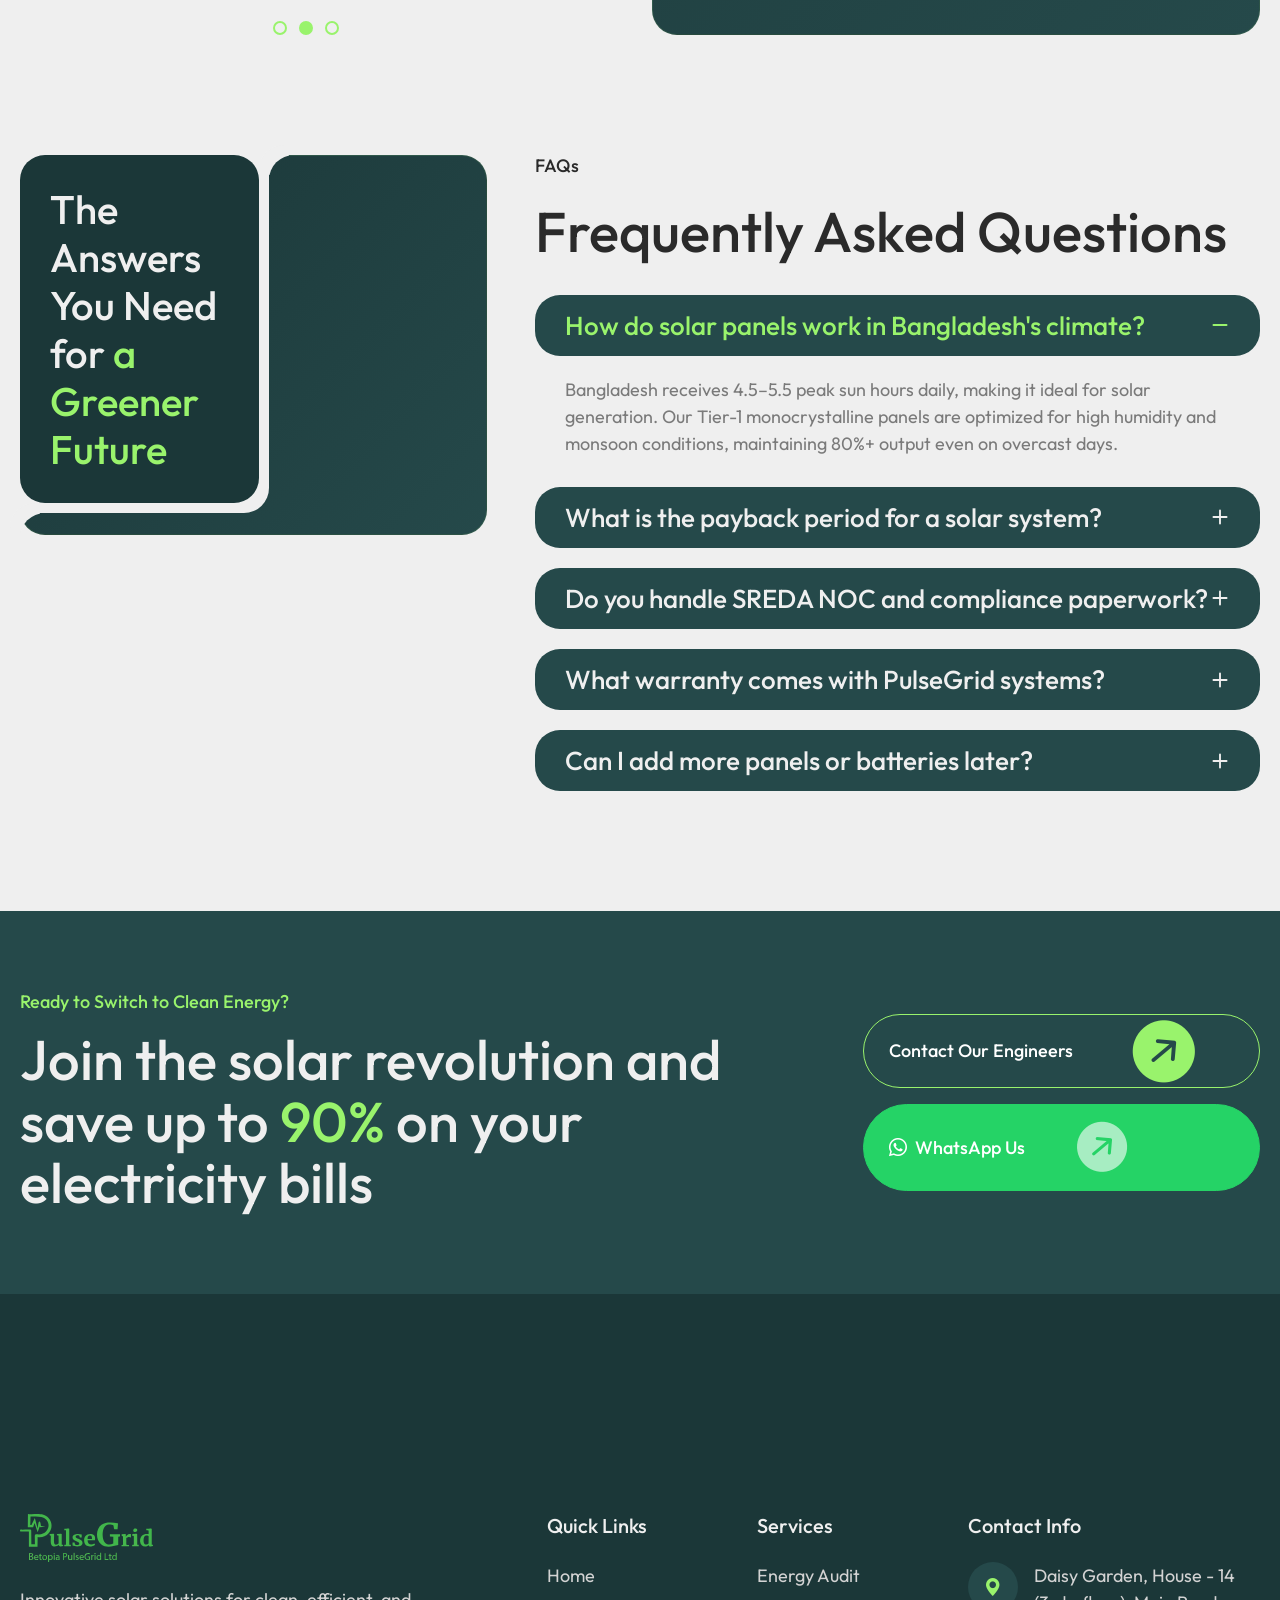
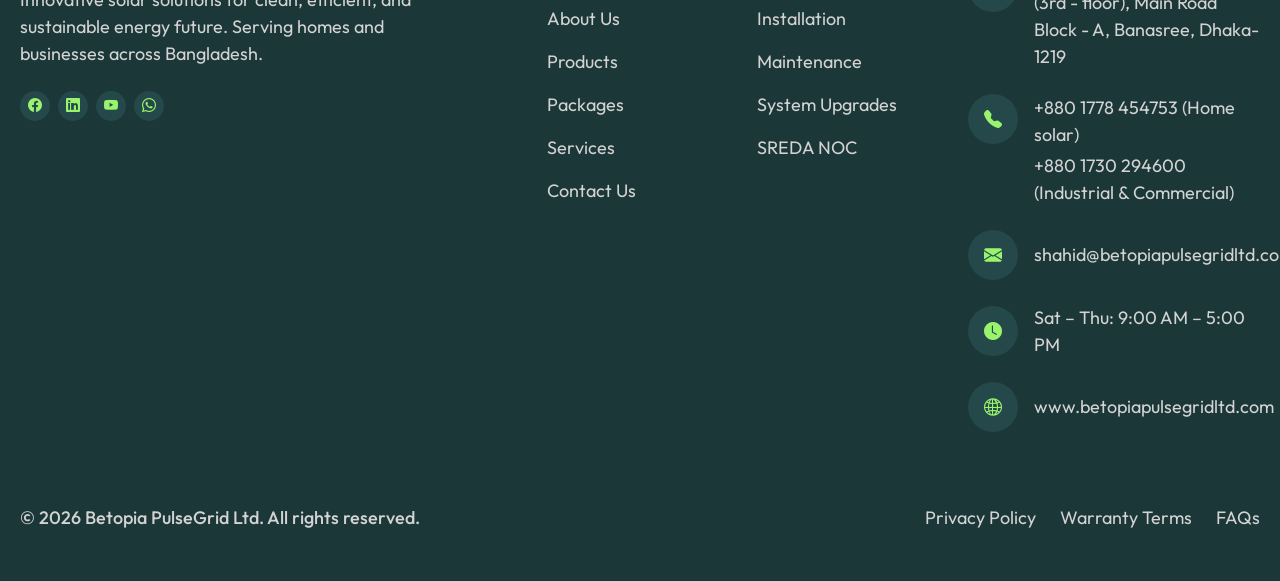
==== commit 2f561982: "feat: update footer contact phone numbers and copyright year across all pages" ====
--- a/index.html
+++ b/index.html
@@ -887,9 +887,12 @@
                 <p class="text-color-1 mb-0">Daisy Garden, House - 14 (3rd - floor), Main Road Block - A, Banasree, Dhaka-1219</p>
               </div>
             </div>
-            <div class="d-flex align-items-center gap-3">
+            <div class="d-flex align-items-start gap-3">
               <div class="icon-contact flex-shrink-0" style="width:50px;height:50px;font-size:18px;"><i class="bi bi-telephone-fill"></i></div>
-              <a href="tel:+8801332840872" class="text-color-1 footer-link">+880 1332840872</a>
+              <div class="d-flex flex-column gap-1">
+                <a href="tel:+8801778454753" class="text-color-1 footer-link">+880 1778 454753 (Home solar)</a>
+                <a href="tel:+8801730294600" class="text-color-1 footer-link">+880 1730 294600 (Industrial & Commercial)</a>
+              </div>
             </div>
             <div class="d-flex align-items-center gap-3">
               <div class="icon-contact flex-shrink-0" style="width:50px;height:50px;font-size:18px;"><i class="bi bi-envelope-fill"></i></div>
@@ -908,7 +911,7 @@
       </div>
       <div class="row border-top-color pt-4">
         <div class="col-12 col-md-6 mb-3 mb-md-0">
-          <p class="text-color-1 footer-rights mb-0">© 2025 Betopia PulseGrid Ltd. All rights reserved.</p>
+          <p class="text-color-1 footer-rights mb-0">© 2026 Betopia PulseGrid Ltd. All rights reserved.</p>
         </div>
         <div class="col-12 col-md-6 d-flex justify-content-md-end gap-4">
           <a href="#" class="text-color-1 footer-link footer-terms">Privacy Policy</a>
